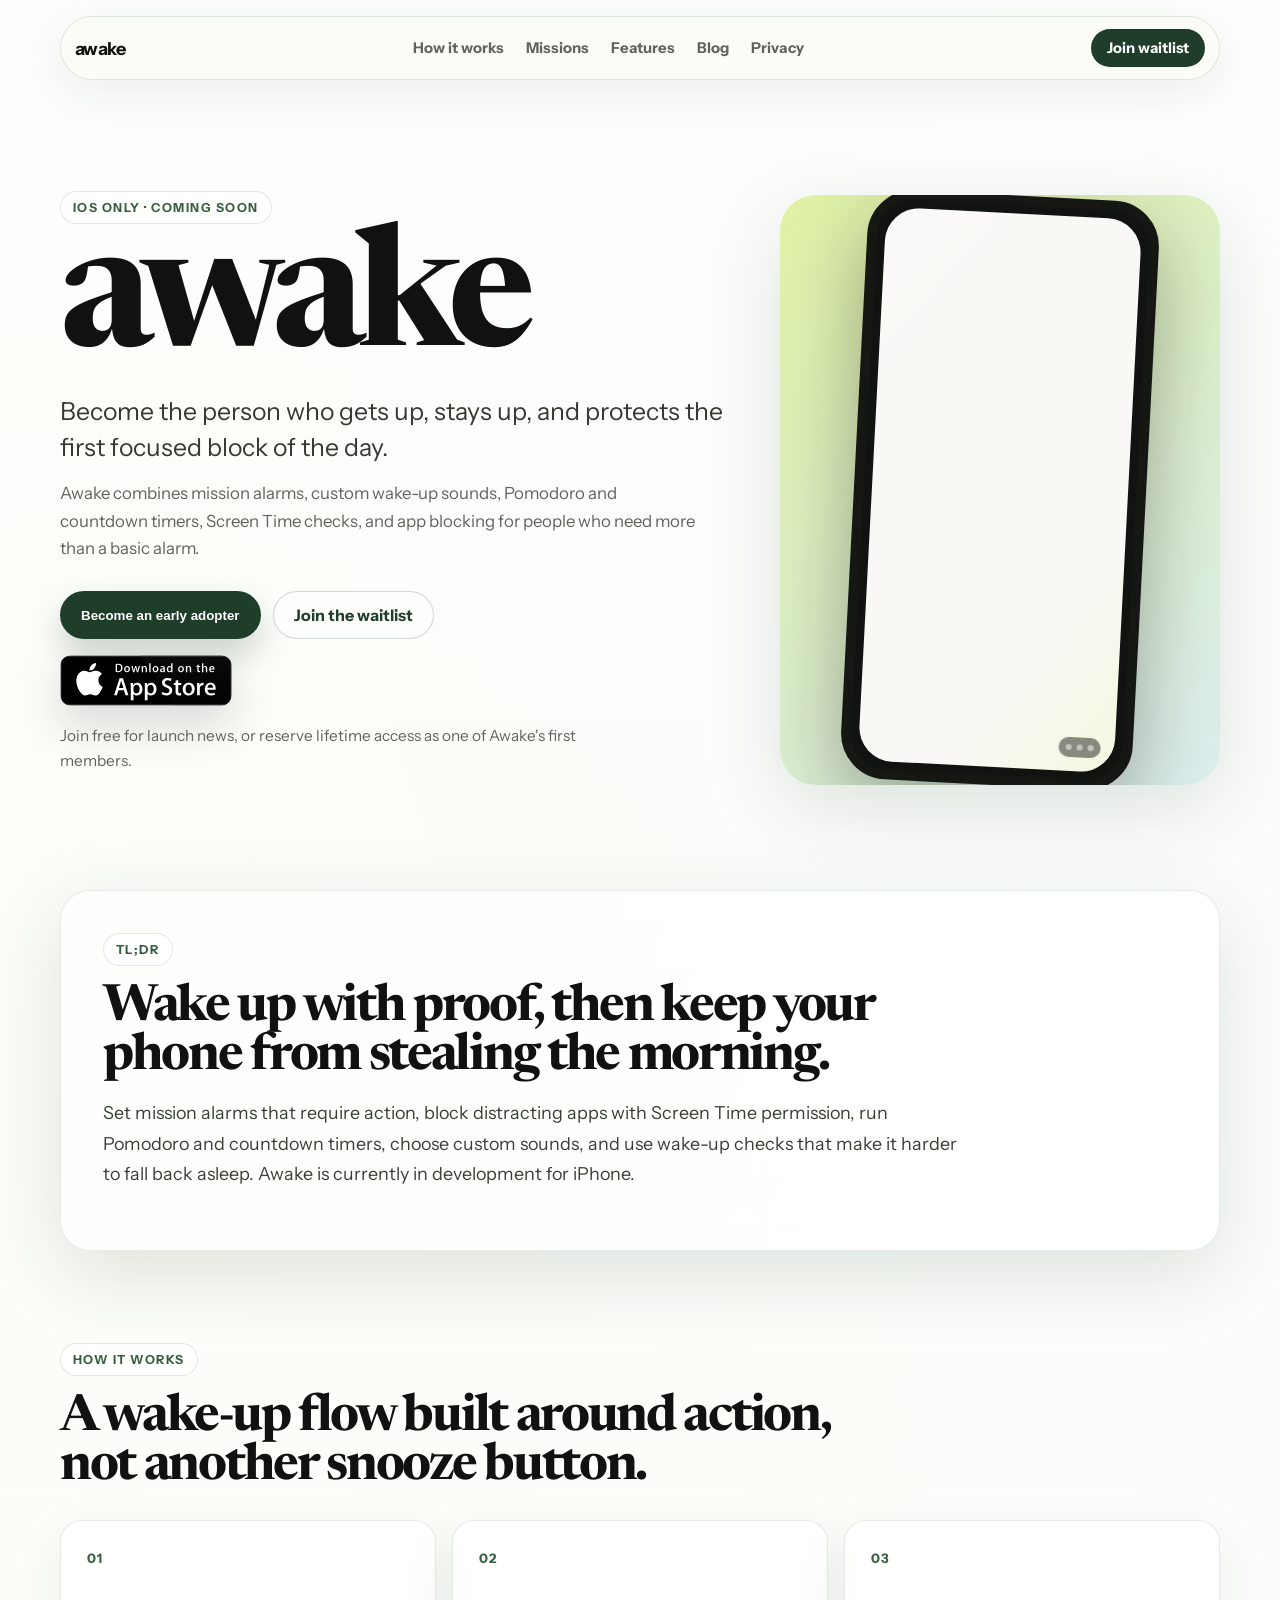
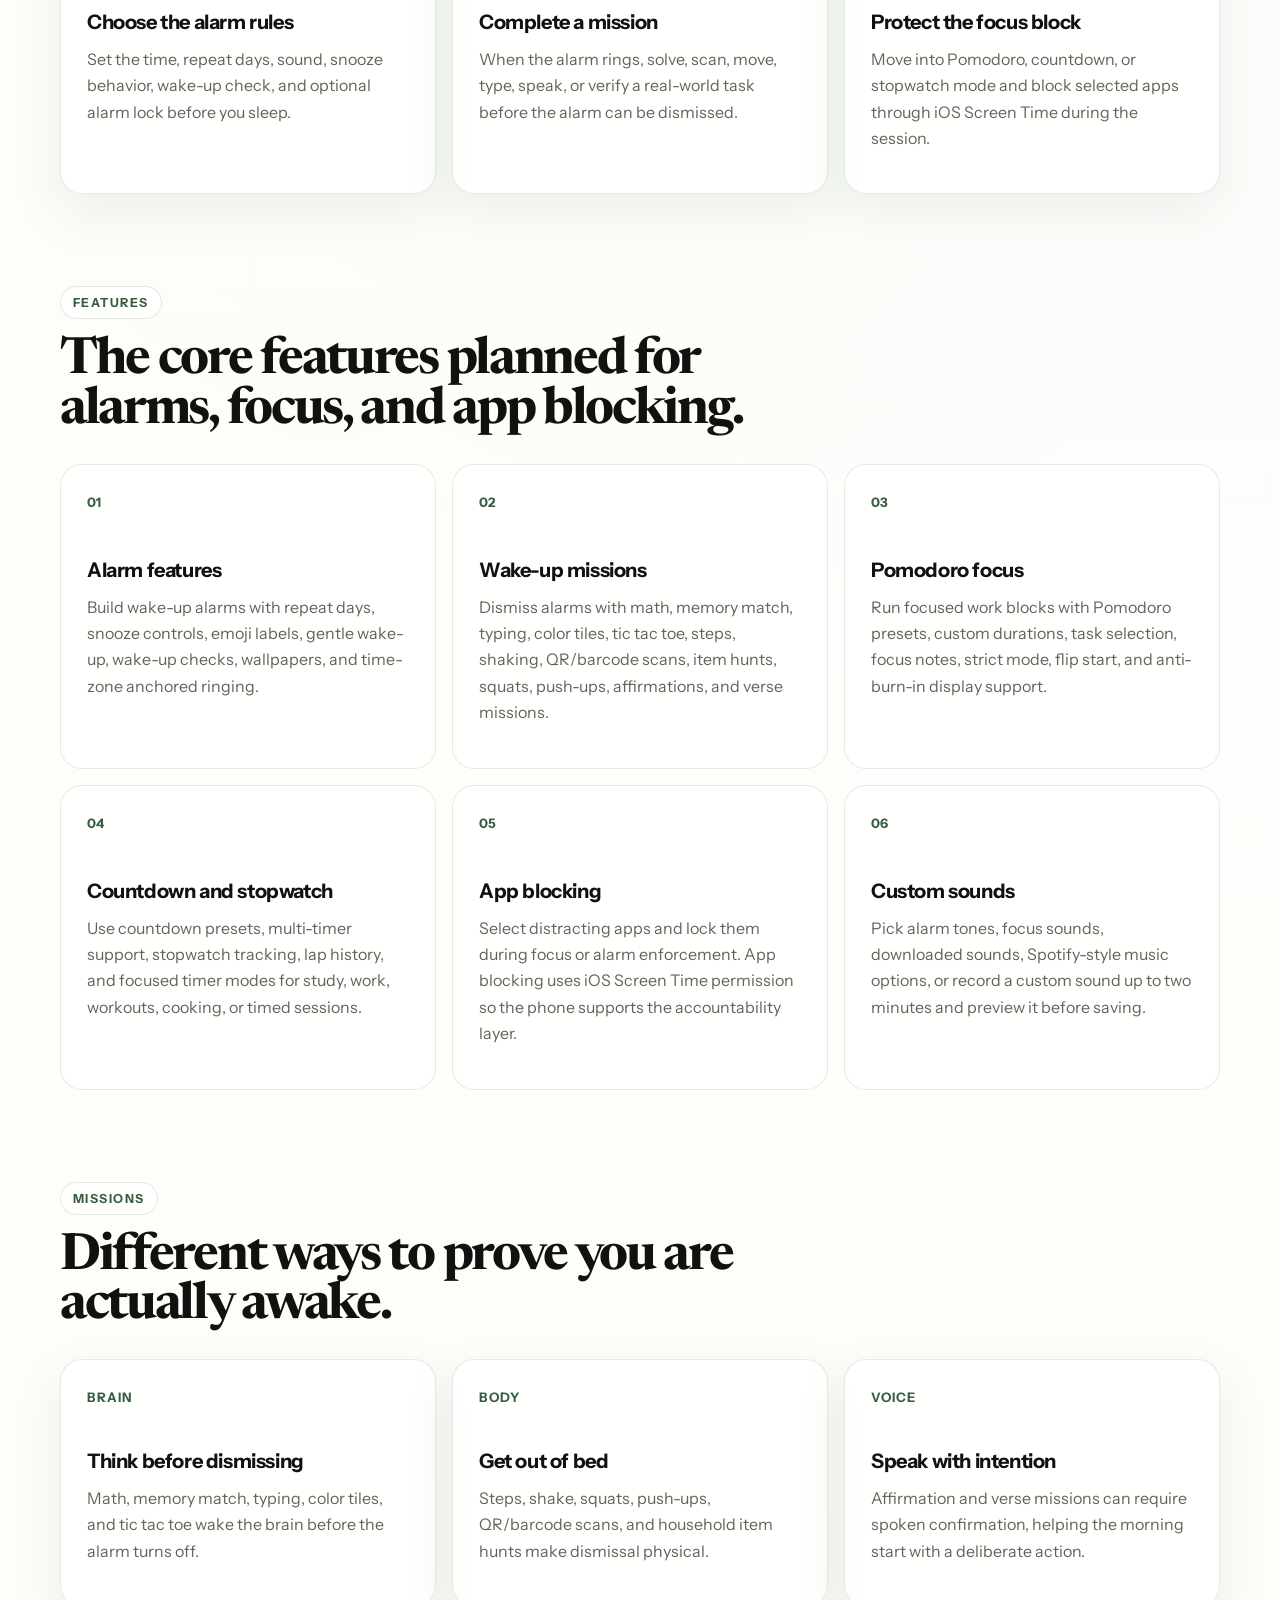
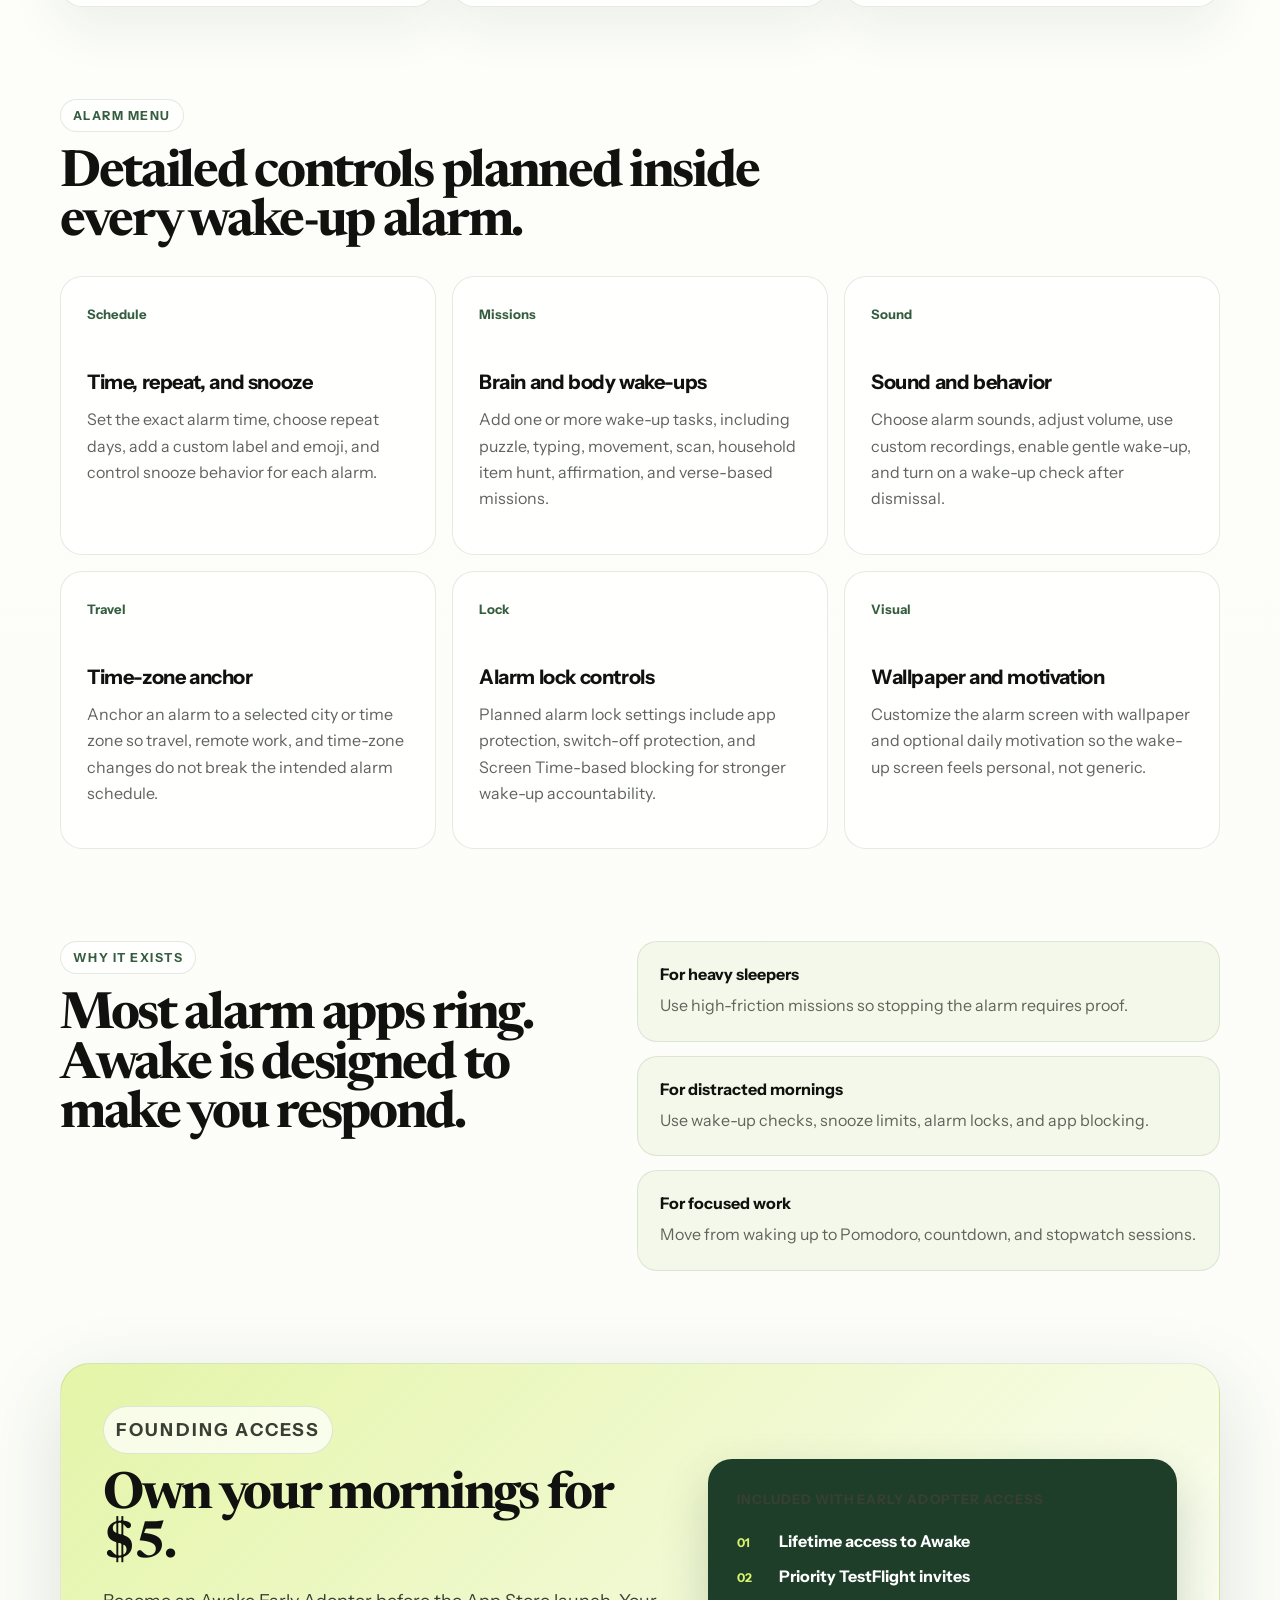
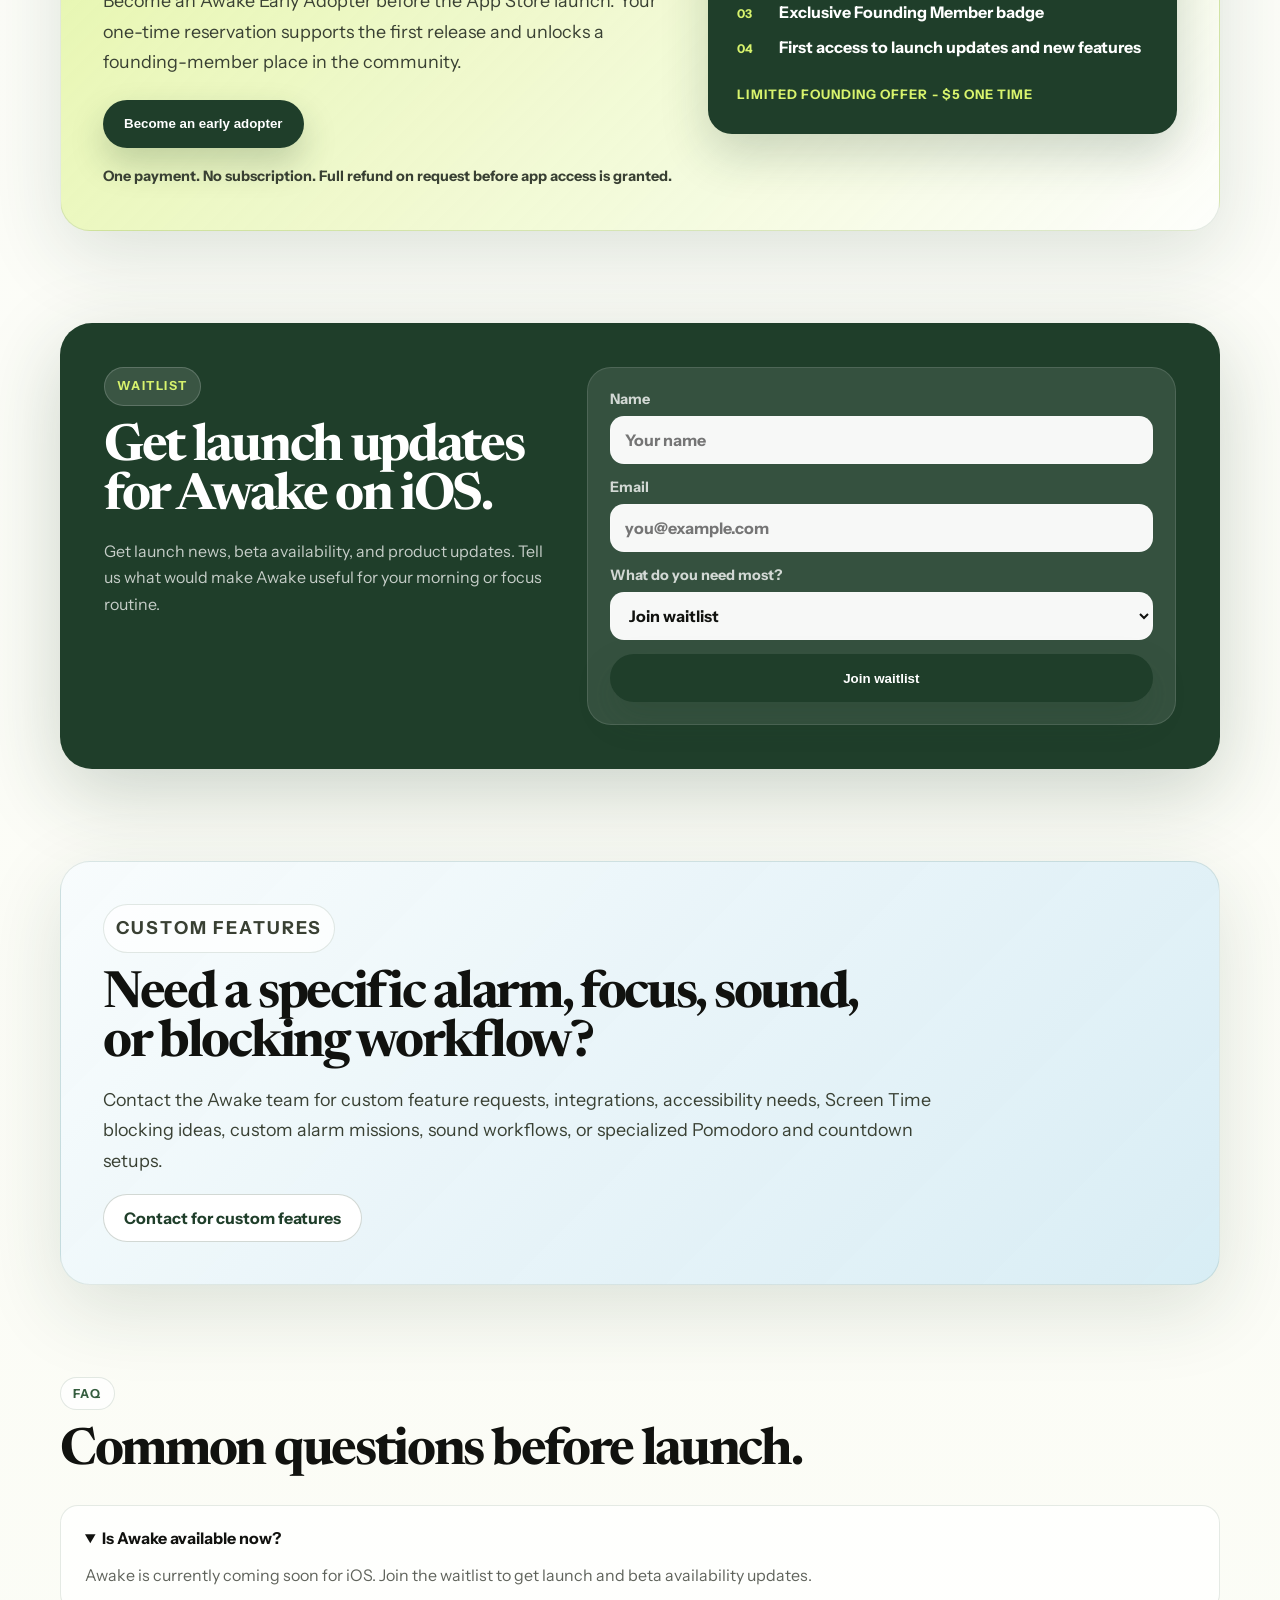
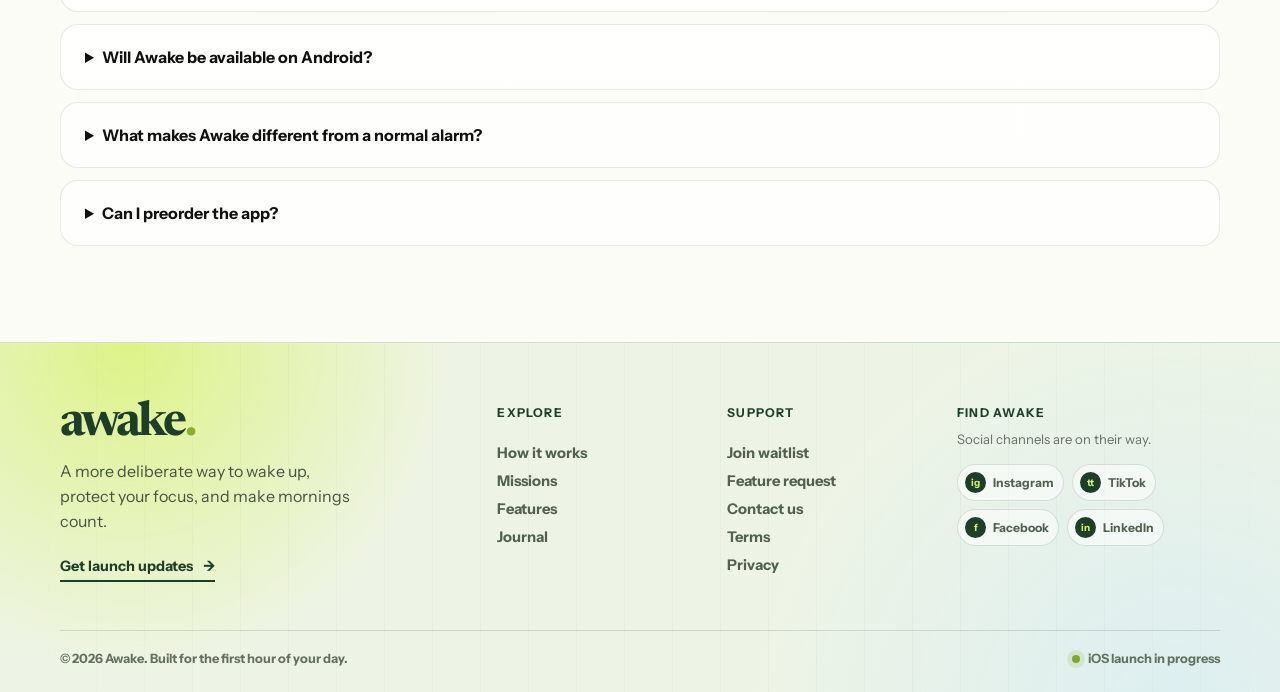
==== index.html @ bb853cf7 "Revert "Redesign mission library" This reverts commit 30cdfeea72caf782ece2f53f4397520b273f862b." ====
<!DOCTYPE html>
<html lang="en">
  <head>
    <meta charset="UTF-8" />
    <meta name="viewport" content="width=device-width, initial-scale=1.0" />
    <title>Awake - Coming Soon for iOS</title>
    <meta
      name="description"
      content="Awake is an iOS alarm, Pomodoro, countdown, app blocking, and Screen Time accountability app built to help you wake up and stay focused."
    />
    <meta property="og:title" content="Awake - Coming Soon for iOS" />
    <meta
      property="og:description"
      content="Mission alarms, Pomodoro timers, countdowns, custom sounds, Screen Time checks, and app blocking for people who need stronger accountability."
    />
    <meta property="og:type" content="website" />
    <meta property="og:url" content="https://www.awakeapp.net/" />
    <link rel="preconnect" href="https://fonts.googleapis.com" />
    <link rel="preconnect" href="https://fonts.gstatic.com" crossorigin />
    <link
      href="https://fonts.googleapis.com/css2?family=Instrument+Sans:wght@400;500;600;700;800&family=Newsreader:opsz,wght@6..72,600;6..72,700&display=swap"
      rel="stylesheet"
    />
    <link rel="stylesheet" href="./styles.css" />
  </head>
  <body>
    <header class="site-header">
      <a class="brand" href="./index.html">awake</a>
      <nav class="nav" aria-label="Main navigation">
        <a href="#how">How it works</a>
        <a href="#missions">Missions</a>
        <a href="#features">Features</a>
        <a href="./blog.html">Blog</a>
        <a href="./privacy.html">Privacy</a>
      </nav>
      <a class="header-cta" href="#waitlist">Join waitlist</a>
    </header>

    <main>
      <section class="hero section-shell">
        <div class="hero-copy reveal">
          <p class="launch-pill">iOS only · Coming soon</p>
          <h1>awake</h1>
          <p class="hero-lede">
            Become the person who gets up, stays up, and protects the first
            focused block of the day.
          </p>
          <p class="hero-support">
            Awake combines mission alarms, custom wake-up sounds, Pomodoro and
            countdown timers, Screen Time checks, and app blocking for people
            who need more than a basic alarm.
          </p>
          <div class="hero-actions">
            <button class="button primary early-adopter-trigger" type="button">
              Become an early adopter
            </button>
            <a class="button secondary" href="#waitlist">Join the waitlist</a>
          </div>
          <a
            class="app-store-badge"
            href="#waitlist"
            data-interest-trigger="App Store launch notification"
            aria-label="Get notified when Awake is available on the App Store"
          >
            <img
              src="./app-store-badge.svg"
              alt="App Store logo"
            />
          </a>
          <p class="microcopy">
            Join free for launch news, or reserve lifetime access as one of
            Awake's first members.
          </p>
        </div>

        <div class="phone-stage reveal" aria-label="Awake app preview">
          <div class="phone">
            <div class="app-screen app-slideshow">
              <img
                class="app-slide app-slide-one"
                src="./assets/awake-alarm-list.webp"
                alt="Awake alarm list with scheduled morning alarms"
                fetchpriority="high"
              />
              <img
                class="app-slide app-slide-two"
                src="./assets/awake-alarm-editor.webp"
                alt="Awake alarm editor with the 6 AM wake-up time"
              />
              <img
                class="app-slide app-slide-three"
                src="./assets/awake-alarm-schedule.webp"
                alt="Awake alarm schedule and wake-up mission settings"
              />
              <div class="slideshow-indicator" aria-hidden="true">
                <span></span>
                <span></span>
                <span></span>
              </div>
            </div>
          </div>
        </div>
      </section>

      <section class="section-shell tl-dr reveal">
        <p class="section-label">TL;DR</p>
        <h2>Wake up with proof, then keep your phone from stealing the morning.</h2>
        <p>
          Set mission alarms that require action, block distracting apps with
          Screen Time permission, run Pomodoro and countdown timers, choose
          custom sounds, and use wake-up checks that make it harder to fall
          back asleep. Awake is currently in development for iPhone.
        </p>
      </section>

      <section class="section-shell how-section" id="how">
        <div class="section-heading reveal">
          <p class="section-label">How it works</p>
          <h2>A wake-up flow built around action, not another snooze button.</h2>
        </div>
        <div class="how-grid">
          <article class="how-card reveal">
            <span>01</span>
            <h3>Choose the alarm rules</h3>
            <p>
              Set the time, repeat days, sound, snooze behavior, wake-up check,
              and optional alarm lock before you sleep.
            </p>
          </article>
          <article class="how-card reveal">
            <span>02</span>
            <h3>Complete a mission</h3>
            <p>
              When the alarm rings, solve, scan, move, type, speak, or verify a
              real-world task before the alarm can be dismissed.
            </p>
          </article>
          <article class="how-card reveal">
            <span>03</span>
            <h3>Protect the focus block</h3>
            <p>
              Move into Pomodoro, countdown, or stopwatch mode and block
              selected apps through iOS Screen Time during the session.
            </p>
          </article>
        </div>
      </section>

      <section class="section-shell" id="features">
        <div class="section-heading reveal">
          <p class="section-label">Features</p>
          <h2>The core features planned for alarms, focus, and app blocking.</h2>
        </div>
        <div class="feature-grid">
          <article class="feature-card reveal">
            <span class="feature-index">01</span>
            <h3>Alarm features</h3>
            <p>
              Build wake-up alarms with repeat days, snooze controls, emoji
              labels, gentle wake-up, wake-up checks, wallpapers, and time-zone
              anchored ringing.
            </p>
          </article>
          <article class="feature-card reveal">
            <span class="feature-index">02</span>
            <h3>Wake-up missions</h3>
            <p>
              Dismiss alarms with math, memory match, typing, color tiles, tic
              tac toe, steps, shaking, QR/barcode scans, item hunts, squats,
              push-ups, affirmations, and verse missions.
            </p>
          </article>
          <article class="feature-card reveal">
            <span class="feature-index">03</span>
            <h3>Pomodoro focus</h3>
            <p>
              Run focused work blocks with Pomodoro presets, custom durations,
              task selection, focus notes, strict mode, flip start, and
              anti-burn-in display support.
            </p>
          </article>
          <article class="feature-card reveal">
            <span class="feature-index">04</span>
            <h3>Countdown and stopwatch</h3>
            <p>
              Use countdown presets, multi-timer support, stopwatch tracking,
              lap history, and focused timer modes for study, work, workouts,
              cooking, or timed sessions.
            </p>
          </article>
          <article class="feature-card reveal">
            <span class="feature-index">05</span>
            <h3>App blocking</h3>
            <p>
              Select distracting apps and lock them during focus or alarm
              enforcement. App blocking uses iOS Screen Time permission so the
              phone supports the accountability layer.
            </p>
          </article>
          <article class="feature-card reveal">
            <span class="feature-index">06</span>
            <h3>Custom sounds</h3>
            <p>
              Pick alarm tones, focus sounds, downloaded sounds, Spotify-style
              music options, or record a custom sound up to two minutes and
              preview it before saving.
            </p>
          </article>
        </div>
      </section>

      <section class="section-shell mission-section" id="missions">
        <div class="section-heading reveal">
          <p class="section-label">Missions</p>
          <h2>Different ways to prove you are actually awake.</h2>
        </div>
        <div class="mission-type-grid">
          <article class="mission-type reveal">
            <span>Brain</span>
            <h3>Think before dismissing</h3>
            <p>
              Math, memory match, typing, color tiles, and tic tac toe wake the
              brain before the alarm turns off.
            </p>
          </article>
          <article class="mission-type reveal">
            <span>Body</span>
            <h3>Get out of bed</h3>
            <p>
              Steps, shake, squats, push-ups, QR/barcode scans, and household
              item hunts make dismissal physical.
            </p>
          </article>
          <article class="mission-type reveal">
            <span>Voice</span>
            <h3>Speak with intention</h3>
            <p>
              Affirmation and verse missions can require spoken confirmation,
              helping the morning start with a deliberate action.
            </p>
          </article>
        </div>
      </section>

      <section class="section-shell" id="alarm-menu">
        <div class="section-heading reveal">
          <p class="section-label">Alarm menu</p>
          <h2>Detailed controls planned inside every wake-up alarm.</h2>
        </div>
        <div class="feature-grid">
          <article class="feature-card reveal">
            <span class="feature-index">Schedule</span>
            <h3>Time, repeat, and snooze</h3>
            <p>
              Set the exact alarm time, choose repeat days, add a custom label
              and emoji, and control snooze behavior for each alarm.
            </p>
          </article>
          <article class="feature-card reveal">
            <span class="feature-index">Missions</span>
            <h3>Brain and body wake-ups</h3>
            <p>
              Add one or more wake-up tasks, including puzzle, typing,
              movement, scan, household item hunt, affirmation, and verse-based
              missions.
            </p>
          </article>
          <article class="feature-card reveal">
            <span class="feature-index">Sound</span>
            <h3>Sound and behavior</h3>
            <p>
              Choose alarm sounds, adjust volume, use custom recordings, enable
              gentle wake-up, and turn on a wake-up check after dismissal.
            </p>
          </article>
          <article class="feature-card reveal">
            <span class="feature-index">Travel</span>
            <h3>Time-zone anchor</h3>
            <p>
              Anchor an alarm to a selected city or time zone so travel,
              remote work, and time-zone changes do not break the intended
              alarm schedule.
            </p>
          </article>
          <article class="feature-card reveal">
            <span class="feature-index">Lock</span>
            <h3>Alarm lock controls</h3>
            <p>
              Planned alarm lock settings include app protection, switch-off
              protection, and Screen Time-based blocking for stronger wake-up
              accountability.
            </p>
          </article>
          <article class="feature-card reveal">
            <span class="feature-index">Visual</span>
            <h3>Wallpaper and motivation</h3>
            <p>
              Customize the alarm screen with wallpaper and optional daily
              motivation so the wake-up screen feels personal, not generic.
            </p>
          </article>
        </div>
      </section>

      <section class="section-shell split-section">
        <div class="reveal">
          <p class="section-label">Why it exists</p>
          <h2>Most alarm apps ring. Awake is designed to make you respond.</h2>
        </div>
        <div class="proof-list reveal">
          <div>
            <strong>For heavy sleepers</strong>
            <p>Use high-friction missions so stopping the alarm requires proof.</p>
          </div>
          <div>
            <strong>For distracted mornings</strong>
            <p>Use wake-up checks, snooze limits, alarm locks, and app blocking.</p>
          </div>
          <div>
            <strong>For focused work</strong>
            <p>Move from waking up to Pomodoro, countdown, and stopwatch sessions.</p>
          </div>
        </div>
      </section>

      <section class="section-shell early-adopter-panel reveal" id="early-adopter">
        <div class="early-adopter-copy">
          <p class="section-label">Founding access</p>
          <h2>Own your mornings for $5.</h2>
          <p>
            Become an Awake Early Adopter before the App Store launch. Your
            one-time reservation supports the first release and unlocks a
            founding-member place in the community.
          </p>
          <button class="button primary early-adopter-trigger" type="button">
            Become an early adopter
          </button>
          <p class="offer-note">
            One payment. No subscription. Full refund on request before app
            access is granted.
          </p>
        </div>
        <div class="perk-card">
          <p class="perk-kicker">Included with early adopter access</p>
          <ul class="perk-list">
            <li><span aria-hidden="true">01</span>Lifetime access to Awake</li>
            <li><span aria-hidden="true">02</span>Priority TestFlight invites</li>
            <li><span aria-hidden="true">03</span>Exclusive Founding Member badge</li>
            <li><span aria-hidden="true">04</span>First access to launch updates and new features</li>
          </ul>
          <p class="perk-footer">Limited founding offer - $5 one time</p>
        </div>
      </section>

      <section class="section-shell waitlist-section" id="waitlist">
        <div class="waitlist-copy reveal">
          <p class="section-label">Waitlist</p>
          <h2>Get launch updates for Awake on iOS.</h2>
          <p>
            Get launch news, beta availability, and product updates. Tell us
            what would make Awake useful for your morning or focus routine.
          </p>
        </div>
        <form class="waitlist-form reveal" id="waitlistForm">
          <label>
            Name
            <input name="name" type="text" placeholder="Your name" required />
          </label>
          <label>
            Email
            <input name="email" type="email" placeholder="you@example.com" required />
          </label>
          <label class="honeypot" aria-hidden="true">
            Leave this field empty
            <input name="website" type="text" tabindex="-1" autocomplete="off" />
          </label>
          <label>
            What do you need most?
            <select name="interest" id="interestSelect">
              <option>Join waitlist</option>
              <option>Mission alarms</option>
              <option>Pomodoro timer</option>
              <option>Countdown timer</option>
              <option>App blocking and Screen Time</option>
              <option>Custom sounds</option>
              <option>Preorder request</option>
              <option>App Store launch notification</option>
              <option>Early access request</option>
              <option>Custom feature request</option>
            </select>
          </label>
          <label class="conditional-field" id="customFeatureField" hidden>
            What custom feature do you need?
            <textarea
              name="custom_feature_details"
              id="customFeatureDetails"
              rows="4"
              placeholder="Describe the exact feature, workflow, or problem you want Awake to solve."
            ></textarea>
          </label>
          <button class="button primary" type="submit">Join waitlist</button>
          <div class="form-feedback" id="formFeedback" hidden>
            <strong>You are on the list.</strong>
            <p>
              Check your inbox for a confirmation email. For questions, contact
              <a href="mailto:info@awakeapp.net">info@awakeapp.net</a>.
            </p>
          </div>
          <div class="form-feedback form-error" id="formError" hidden></div>
        </form>
      </section>

      <section class="section-shell" id="custom">
        <div class="custom-panel reveal">
          <p class="section-label">Custom features</p>
          <h2>Need a specific alarm, focus, sound, or blocking workflow?</h2>
          <p>
            Contact the Awake team for custom feature requests, integrations,
            accessibility needs, Screen Time blocking ideas, custom alarm
            missions, sound workflows, or specialized Pomodoro and countdown
            setups.
          </p>
          <a
            class="button secondary light"
            href="#waitlist"
            data-interest-trigger="Custom feature request"
            >Contact for custom features</a
          >
        </div>
      </section>

      <section class="section-shell faq-section">
        <div class="section-heading reveal">
          <p class="section-label">FAQ</p>
          <h2>Common questions before launch.</h2>
        </div>
        <div class="faq-list">
          <details class="reveal" open>
            <summary>Is Awake available now?</summary>
            <p>
              Awake is currently coming soon for iOS. Join the waitlist to get
              launch and beta availability updates.
            </p>
          </details>
          <details class="reveal">
            <summary>Will Awake be available on Android?</summary>
            <p>
              The first release is focused on iPhone. Android support may be
              considered later based on demand.
            </p>
          </details>
          <details class="reveal">
            <summary>What makes Awake different from a normal alarm?</summary>
            <p>
              Awake is designed around accountability. Missions, app blocking,
              Screen Time checks, custom sounds, and focus timers are planned
              together instead of treating the alarm as a standalone clock.
            </p>
          </details>
          <details class="reveal">
            <summary>Can I preorder the app?</summary>
            <p>
              Yes. Early Adopters can reserve lifetime access for a one-time
              $5 payment. The offer includes priority TestFlight access and a
              Founding Member badge. You can request a full refund any time
              before app access is granted.
            </p>
          </details>
        </div>
      </section>
    </main>

    <dialog class="early-adopter-modal" id="earlyAdopterModal" aria-labelledby="earlyAdopterTitle">
      <div class="modal-heading">
        <div>
          <p class="section-label">Founding offer</p>
          <h2 id="earlyAdopterTitle">Unlock lifetime access.</h2>
        </div>
        <button class="modal-close" type="button" aria-label="Close early adopter offer">&times;</button>
      </div>
      <p class="modal-lede">
        Join before launch for a one-time $5 payment. Stripe processes payment
        securely; Awake never sees your card details.
      </p>
      <ul class="modal-perks">
        <li>Lifetime access to Awake</li>
        <li>Priority access to TestFlight beta builds</li>
        <li>Exclusive Founding Member badge</li>
        <li>Full refund on request before app access is granted</li>
      </ul>
      <form id="earlyAdopterForm" class="early-adopter-form">
        <label>
          Email
          <input name="email" type="email" autocomplete="email" placeholder="you@example.com" required />
        </label>
        <button class="button primary" type="submit">Pay $5 &amp; join</button>
        <p class="checkout-note">
          By continuing, you agree to the <a href="./terms.html">Terms &amp; Conditions</a>
          and <a href="./privacy.html">Privacy Policy</a>.
        </p>
        <p class="modal-feedback" id="earlyAdopterFeedback" role="status" hidden></p>
      </form>
    </dialog>

    <footer class="site-footer" aria-label="Site footer">
      <div class="footer-inner">
        <div class="footer-grid">
          <section class="footer-intro">
            <a class="footer-brand" href="./index.html">awake<span>.</span></a>
            <p>
              A more deliberate way to wake up, protect your focus, and make
              mornings count.
            </p>
            <a class="footer-cta" href="#waitlist">Get launch updates <span aria-hidden="true">-&gt;</span></a>
          </section>

          <nav class="footer-nav" aria-label="Explore Awake">
            <p class="footer-heading">Explore</p>
            <a href="#how">How it works</a>
            <a href="#missions">Missions</a>
            <a href="#features">Features</a>
            <a href="./blog.html">Journal</a>
          </nav>

          <nav class="footer-nav" aria-label="Support and legal">
            <p class="footer-heading">Support</p>
            <a href="#waitlist">Join waitlist</a>
            <a href="#custom">Feature request</a>
            <a href="mailto:info@awakeapp.net">Contact us</a>
            <a href="./terms.html">Terms</a>
            <a href="./privacy.html">Privacy</a>
          </nav>

          <section class="footer-socials" aria-label="Awake social channels">
            <p class="footer-heading">Find Awake</p>
            <p class="footer-social-note">Social channels are on their way.</p>
            <div class="footer-social-list" aria-label="Upcoming social channels">
              <span class="footer-social-item"><b>ig</b>Instagram</span>
              <span class="footer-social-item"><b>tt</b>TikTok</span>
              <span class="footer-social-item"><b>f</b>Facebook</span>
              <span class="footer-social-item"><b>in</b>LinkedIn</span>
            </div>
          </section>
        </div>

        <div class="footer-bottom">
          <p>&copy; 2026 Awake. Built for the first hour of your day.</p>
          <p class="footer-status"><span aria-hidden="true"></span>iOS launch in progress</p>
        </div>
      </div>
    </footer>

    <script src="./config.js"></script>
    <script src="./script.js"></script>
  </body>
</html>
---- styles.css ----
:root {
  color-scheme: light;
  --ink: #11120f;
  --muted: #60645c;
  --line: #dfe4d7;
  --paper: #fbfcf5;
  --cream: #f2f7e8;
  --mist: #e8f0dc;
  --green: #355d3f;
  --green-deep: #1f3e2a;
  --lime: #d8f36d;
  --blue: #d8edf4;
  --white: #ffffff;
  --shadow: 0 24px 80px rgba(31, 62, 42, 0.14);
}

* {
  box-sizing: border-box;
}

html {
  scroll-behavior: smooth;
  scroll-padding-top: 96px;
}

body {
  margin: 0;
  min-width: 280px;
  overflow-x: clip;
  -webkit-text-size-adjust: 100%;
  font-family: "Instrument Sans", sans-serif;
  color: var(--ink);
  background:
    linear-gradient(180deg, rgba(255, 255, 255, 0.92), rgba(251, 252, 245, 0.72)),
    radial-gradient(circle at 8% 12%, rgba(216, 243, 109, 0.34), transparent 28%),
    radial-gradient(circle at 92% 8%, rgba(216, 237, 244, 0.7), transparent 30%),
    var(--paper);
}

a {
  color: inherit;
}

.site-header {
  position: sticky;
  top: 0;
  z-index: 20;
  display: flex;
  align-items: center;
  justify-content: space-between;
  gap: 24px;
  width: min(1160px, calc(100% - 32px));
  margin: 16px auto 0;
  padding: 12px 14px;
  border: 1px solid rgba(53, 93, 63, 0.14);
  border-radius: 999px;
  background: rgba(251, 252, 245, 0.82);
  backdrop-filter: blur(18px);
  box-shadow: 0 12px 44px rgba(31, 62, 42, 0.08);
}

.brand {
  font-weight: 800;
  font-size: 1.12rem;
  letter-spacing: -0.03em;
  text-decoration: none;
}

.nav {
  display: flex;
  align-items: center;
  gap: 22px;
}

.nav a {
  color: var(--muted);
  font-size: 0.93rem;
  font-weight: 700;
  text-decoration: none;
}

.header-cta {
  padding: 10px 16px;
  border-radius: 999px;
  background: var(--green-deep);
  color: var(--white);
  font-size: 0.92rem;
  font-weight: 800;
  text-decoration: none;
}

.section-shell {
  width: min(1160px, calc(100% - 32px));
  margin: 0 auto;
}

.hero {
  min-height: calc(100vh - 90px);
  display: grid;
  grid-template-columns: minmax(0, 1fr) minmax(320px, 440px);
  align-items: center;
  gap: 52px;
  padding: 82px 0 72px;
}

.launch-pill,
.section-label {
  width: fit-content;
  margin: 0 0 18px;
  padding: 8px 12px;
  border: 1px solid rgba(53, 93, 63, 0.14);
  border-radius: 999px;
  background: rgba(255, 255, 255, 0.72);
  color: var(--green);
  font-size: 0.78rem;
  font-weight: 800;
  letter-spacing: 0.12em;
  text-transform: uppercase;
}

h1,
h2,
h3,
p {
  margin-top: 0;
}

h1 {
  margin-bottom: 22px;
  font-family: "Newsreader", serif;
  font-size: clamp(5.4rem, 13vw, 11rem);
  line-height: 0.78;
  letter-spacing: -0.055em;
}

h2 {
  margin-bottom: 16px;
  max-width: 780px;
  font-family: "Newsreader", serif;
  font-size: clamp(2.25rem, 4vw, 4.6rem);
  line-height: 0.96;
  letter-spacing: -0.045em;
}

h3 {
  margin-bottom: 12px;
  font-size: 1.25rem;
  letter-spacing: -0.02em;
}

.hero-lede {
  max-width: 690px;
  margin-bottom: 14px;
  color: #343a31;
  font-size: clamp(1.18rem, 2vw, 1.55rem);
  line-height: 1.45;
}

.hero-support {
  max-width: 640px;
  margin-bottom: 28px;
  color: var(--muted);
  font-size: 1.05rem;
  line-height: 1.65;
}

.hero-actions {
  display: flex;
  flex-wrap: wrap;
  gap: 12px;
  margin-bottom: 16px;
}

.app-store-badge {
  display: inline-flex;
  align-items: center;
  width: fit-content;
  margin-bottom: 18px;
  border-radius: 12px;
  text-decoration: none;
  box-shadow: 0 18px 46px rgba(17, 18, 15, 0.16);
  overflow: hidden;
  transition:
    transform 180ms ease,
    box-shadow 180ms ease;
}

.app-store-badge:hover {
  transform: translateY(-2px);
  box-shadow: 0 22px 54px rgba(17, 18, 15, 0.22);
}

.app-store-badge img {
  display: block;
  width: 172px;
  height: auto;
}

.app-store-badge.dark {
  flex-shrink: 0;
  margin-bottom: 0;
}

.button {
  display: inline-flex;
  align-items: center;
  justify-content: center;
  min-height: 48px;
  padding: 13px 20px;
  border: 1px solid transparent;
  border-radius: 999px;
  font-weight: 800;
  text-decoration: none;
  cursor: pointer;
  touch-action: manipulation;
  transition:
    transform 180ms ease,
    box-shadow 180ms ease,
    background 180ms ease;
}

.button:hover {
  transform: translateY(-2px);
}

.button:disabled {
  cursor: wait;
  opacity: 0.68;
  transform: none;
}

.button.primary {
  background: var(--green-deep);
  color: var(--white);
  box-shadow: 0 16px 34px rgba(31, 62, 42, 0.22);
}

.button.secondary {
  border-color: rgba(31, 62, 42, 0.2);
  background: rgba(255, 255, 255, 0.66);
  color: var(--green-deep);
}

.button.light {
  background: var(--white);
}

.microcopy {
  max-width: 520px;
  color: var(--muted);
  font-size: 0.96rem;
  line-height: 1.6;
}

.phone-stage {
  display: grid;
  place-items: center;
  min-height: 560px;
  border-radius: 36px;
  background:
    linear-gradient(140deg, rgba(216, 243, 109, 0.5), rgba(216, 237, 244, 0.75)),
    var(--mist);
  box-shadow: var(--shadow);
  overflow: hidden;
}

.phone {
  position: relative;
  width: 292px;
  padding: 8px;
  border: 10px solid #151713;
  border-radius: 46px;
  background: #10130f;
  box-shadow: 0 30px 80px rgba(17, 18, 15, 0.34);
  transform: rotate(3deg);
}

.phone-top {
  display: none;
}

.app-screen {
  position: relative;
  aspect-ratio: 1170 / 2532;
  border-radius: 34px;
  overflow: hidden;
  background: #f9f8f5;
}

.app-screen::after {
  content: "";
  position: absolute;
  inset: 0;
  z-index: 1;
  pointer-events: none;
  background: linear-gradient(128deg, rgba(255, 255, 255, 0.3), transparent 22%, transparent 74%, rgba(216, 243, 109, 0.16));
}

.app-slide {
  position: absolute;
  inset: 0;
  width: 100%;
  height: 100%;
  object-fit: cover;
  opacity: 0;
  animation: app-slide-show 15s infinite;
}

.app-slide-one {
  animation-delay: 0s;
}

.app-slide-two {
  animation-delay: 5s;
}

.app-slide-three {
  animation-delay: 10s;
}

@keyframes app-slide-show {
  0%,
  27% {
    opacity: 1;
  }

  33%,
  100% {
    opacity: 0;
  }
}

.slideshow-indicator {
  position: absolute;
  right: 14px;
  bottom: 14px;
  z-index: 2;
  display: flex;
  gap: 5px;
  padding: 7px;
  border-radius: 999px;
  background: rgba(17, 18, 15, 0.48);
  backdrop-filter: blur(8px);
}

.slideshow-indicator span {
  width: 6px;
  height: 6px;
  border-radius: 50%;
  background: rgba(255, 255, 255, 0.5);
  animation: app-slide-indicator 15s infinite;
}

.slideshow-indicator span:nth-child(2) {
  animation-delay: 5s;
}

.slideshow-indicator span:nth-child(3) {
  animation-delay: 10s;
}

@keyframes app-slide-indicator {
  0%,
  27% {
    width: 18px;
    background: var(--white);
  }

  33%,
  100% {
    width: 6px;
    background: rgba(255, 255, 255, 0.5);
  }
}

.tl-dr,
.early-adopter-panel,
.custom-panel {
  margin-bottom: 92px;
  padding: 42px;
  border: 1px solid rgba(53, 93, 63, 0.12);
  border-radius: 30px;
  background: rgba(255, 255, 255, 0.7);
  box-shadow: var(--shadow);
}

.tl-dr p:last-child,
.early-adopter-panel p,
.custom-panel p {
  max-width: 860px;
  color: #394033;
  font-size: 1.12rem;
  line-height: 1.7;
}

.section-heading {
  margin-bottom: 28px;
}

.how-section,
.mission-section {
  margin-bottom: 92px;
}

.how-grid,
.mission-type-grid {
  display: grid;
  grid-template-columns: repeat(3, minmax(0, 1fr));
  gap: 16px;
}

.how-card,
.mission-type {
  min-height: 230px;
  padding: 26px;
  border: 1px solid rgba(53, 93, 63, 0.13);
  border-radius: 22px;
  background: rgba(255, 255, 255, 0.78);
  box-shadow: 0 18px 54px rgba(31, 62, 42, 0.08);
}

.how-card span,
.mission-type span {
  display: inline-flex;
  margin-bottom: 44px;
  color: var(--green);
  font-size: 0.82rem;
  font-weight: 800;
  letter-spacing: 0.08em;
  text-transform: uppercase;
}

.how-card p,
.mission-type p {
  color: var(--muted);
  line-height: 1.65;
}

.feature-grid {
  display: grid;
  grid-template-columns: repeat(3, minmax(0, 1fr));
  gap: 16px;
  margin-bottom: 92px;
}

.feature-card {
  min-height: 250px;
  padding: 26px;
  border: 1px solid rgba(53, 93, 63, 0.13);
  border-radius: 22px;
  background: rgba(255, 255, 255, 0.76);
  transition:
    transform 180ms ease,
    border-color 180ms ease;
}

.feature-card:hover {
  transform: translateY(-4px);
  border-color: rgba(53, 93, 63, 0.36);
}

.feature-index {
  display: inline-flex;
  margin-bottom: 48px;
  color: var(--green);
  font-size: 0.82rem;
  font-weight: 800;
}

.feature-card p,
.proof-list p,
.faq-list p,
.waitlist-copy p {
  color: var(--muted);
  line-height: 1.65;
}

.split-section {
  display: grid;
  grid-template-columns: 0.95fr 1.05fr;
  gap: 50px;
  align-items: start;
  margin-bottom: 92px;
}

.proof-list {
  display: grid;
  gap: 14px;
}

.proof-list div {
  padding: 22px;
  border: 1px solid rgba(53, 93, 63, 0.12);
  border-radius: 20px;
  background: rgba(242, 247, 232, 0.88);
}

.proof-list strong {
  display: block;
  margin-bottom: 8px;
}

.proof-list p {
  margin-bottom: 0;
}

.early-adopter-panel {
  display: grid;
  grid-template-columns: minmax(0, 1fr) minmax(300px, 0.82fr);
  gap: 34px;
  align-items: center;
  background:
    linear-gradient(135deg, rgba(216, 243, 109, 0.52), rgba(255, 255, 255, 0.83)),
    var(--cream);
}

.early-adopter-copy .button {
  margin-top: 4px;
}

.offer-note {
  margin: 16px 0 0;
  color: var(--muted);
  font-size: 0.9rem !important;
  font-weight: 700;
}

.perk-card {
  padding: 28px;
  border: 1px solid rgba(31, 62, 42, 0.17);
  border-radius: 24px;
  background: var(--green-deep);
  color: var(--white);
  box-shadow: 0 20px 48px rgba(31, 62, 42, 0.2);
}

.perk-kicker,
.perk-footer {
  color: rgba(255, 255, 255, 0.74);
  font-size: 0.82rem !important;
  font-weight: 800;
  letter-spacing: 0.08em;
  text-transform: uppercase;
}

.perk-card .perk-kicker {
  margin-bottom: 20px;
}

.perk-list,
.modal-perks {
  display: grid;
  gap: 14px;
  margin: 0;
  padding: 0;
  list-style: none;
}

.perk-list li {
  display: grid;
  grid-template-columns: 30px 1fr;
  gap: 12px;
  align-items: baseline;
  font-weight: 700;
  line-height: 1.35;
}

.perk-list span {
  color: var(--lime);
  font-size: 0.76rem;
  font-weight: 800;
}

.perk-card .perk-footer {
  margin: 24px 0 0;
  color: var(--lime);
}

.waitlist-section {
  display: grid;
  grid-template-columns: 0.86fr 1.14fr;
  gap: 38px;
  align-items: start;
  margin-bottom: 92px;
  padding: 44px;
  border-radius: 32px;
  background: var(--green-deep);
  color: var(--white);
  box-shadow: 0 24px 80px rgba(31, 62, 42, 0.22);
}

.waitlist-section .section-label {
  border-color: rgba(255, 255, 255, 0.18);
  background: rgba(255, 255, 255, 0.12);
  color: var(--lime);
}

.waitlist-copy p {
  color: rgba(255, 255, 255, 0.74);
}

.waitlist-form {
  display: grid;
  gap: 14px;
  padding: 22px;
  border: 1px solid rgba(255, 255, 255, 0.12);
  border-radius: 24px;
  background: rgba(255, 255, 255, 0.1);
}

label {
  display: grid;
  gap: 8px;
  color: rgba(255, 255, 255, 0.78);
  font-size: 0.9rem;
  font-weight: 800;
}

input,
select,
textarea {
  width: 100%;
  min-height: 48px;
  padding: 0 14px;
  border: 1px solid rgba(255, 255, 255, 0.18);
  border-radius: 14px;
  background: rgba(255, 255, 255, 0.96);
  color: var(--ink);
  font: inherit;
  font-size: 16px;
}

textarea {
  min-height: 112px;
  padding: 14px;
  resize: vertical;
}

.conditional-field[hidden] {
  display: none;
}

.honeypot {
  position: absolute;
  width: 1px;
  height: 1px;
  overflow: hidden;
  clip: rect(0 0 0 0);
  white-space: nowrap;
}

.form-feedback {
  padding: 16px 18px;
  border: 1px solid rgba(255, 255, 255, 0.14);
  border-radius: 18px;
  background: rgba(255, 255, 255, 0.12);
}

.form-feedback strong {
  display: block;
  margin-bottom: 8px;
  color: var(--white);
}

.form-feedback p {
  margin: 0;
  color: rgba(255, 255, 255, 0.78);
  line-height: 1.55;
}

.form-feedback a {
  color: var(--lime);
}

.form-error {
  color: #ffe8e8;
  background: rgba(124, 32, 32, 0.38);
}

.early-adopter-modal {
  width: min(560px, calc(100% - 28px));
  max-height: min(720px, calc(100vh - 28px));
  padding: 30px;
  border: 1px solid rgba(53, 93, 63, 0.16);
  border-radius: 28px;
  background:
    radial-gradient(circle at 92% 8%, rgba(216, 243, 109, 0.46), transparent 28%),
    var(--paper);
  color: var(--ink);
  box-shadow: 0 30px 100px rgba(17, 18, 15, 0.3);
}

.early-adopter-modal::backdrop {
  background: rgba(11, 20, 13, 0.7);
  backdrop-filter: blur(8px);
}

.modal-heading {
  display: flex;
  align-items: flex-start;
  justify-content: space-between;
  gap: 20px;
}

.modal-heading .section-label {
  margin-bottom: 14px;
}

.modal-heading h2 {
  margin-bottom: 0;
  font-size: clamp(2.35rem, 7vw, 3.9rem);
}

.modal-close {
  display: grid;
  flex: 0 0 auto;
  width: 42px;
  height: 42px;
  place-items: center;
  padding: 0;
  border: 1px solid rgba(31, 62, 42, 0.17);
  border-radius: 50%;
  background: rgba(255, 255, 255, 0.76);
  color: var(--green-deep);
  cursor: pointer;
  font-size: 1.8rem;
  line-height: 1;
}

.modal-lede {
  margin: 20px 0;
  color: var(--muted);
  line-height: 1.6;
}

.modal-perks {
  margin-bottom: 24px;
  padding: 20px;
  border-radius: 18px;
  background: var(--cream);
}

.modal-perks li {
  display: flex;
  gap: 10px;
  align-items: flex-start;
  color: #2a3f2f;
  font-weight: 700;
  line-height: 1.4;
}

.modal-perks li::before {
  content: "✓";
  flex: 0 0 auto;
  color: var(--green);
  font-weight: 800;
}

.early-adopter-form {
  display: grid;
  gap: 14px;
}

.early-adopter-form label {
  color: var(--green-deep);
}

.checkout-note,
.modal-feedback {
  margin: 0;
  color: var(--muted);
  font-size: 0.84rem;
  line-height: 1.5;
}

.checkout-note a {
  color: var(--green);
  font-weight: 800;
}

.modal-feedback {
  padding: 12px 14px;
  border-radius: 14px;
  background: var(--cream);
  color: var(--green-deep);
  font-weight: 700;
}

.custom-panel {
  background:
    linear-gradient(135deg, rgba(255, 255, 255, 0.82), rgba(216, 237, 244, 0.78)),
    var(--blue);
}

.faq-section {
  margin-bottom: 96px;
}

.faq-list {
  display: grid;
  gap: 12px;
}

details {
  padding: 22px 24px;
  border: 1px solid rgba(53, 93, 63, 0.13);
  border-radius: 18px;
  background: rgba(255, 255, 255, 0.76);
}

summary {
  cursor: pointer;
  font-weight: 800;
}

details p {
  margin: 14px 0 0;
}

.site-footer {
  position: relative;
  overflow: hidden;
  margin-top: 32px;
  border-top: 1px solid rgba(53, 93, 63, 0.14);
  background:
    radial-gradient(circle at 10% 0%, rgba(216, 243, 109, 0.78), transparent 27%),
    radial-gradient(circle at 92% 110%, rgba(216, 237, 244, 0.82), transparent 35%),
    #eef4e5;
}

.site-footer::before {
  content: "";
  position: absolute;
  inset: 0;
  pointer-events: none;
  opacity: 0.35;
  background-image: linear-gradient(90deg, rgba(31, 62, 42, 0.09) 1px, transparent 1px);
  background-size: 48px 48px;
  mask-image: linear-gradient(90deg, transparent, black 16%, black 84%, transparent);
}

.footer-inner {
  position: relative;
  width: min(1160px, calc(100% - 32px));
  margin: 0 auto;
  padding: 62px 0 26px;
}

.footer-grid {
  display: grid;
  grid-template-columns: minmax(250px, 1.45fr) repeat(2, minmax(120px, 0.7fr)) minmax(190px, 0.95fr);
  gap: 36px;
}

.footer-brand {
  display: inline-block;
  margin-bottom: 16px;
  color: var(--green-deep);
  font-family: "Newsreader", serif;
  font-size: 3rem;
  font-weight: 700;
  letter-spacing: -0.06em;
  line-height: 0.8;
  text-decoration: none;
}

.footer-brand span {
  color: #8aad32;
}

.footer-intro > p {
  max-width: 300px;
  margin-bottom: 22px;
  color: #465244;
  line-height: 1.55;
}

.footer-cta {
  display: inline-flex;
  gap: 10px;
  align-items: center;
  padding-bottom: 5px;
  border-bottom: 2px solid var(--green-deep);
  color: var(--green-deep);
  font-size: 0.9rem;
  font-weight: 800;
  text-decoration: none;
  transition: gap 180ms ease;
}

.footer-cta:hover {
  gap: 15px;
}

.footer-heading {
  margin-bottom: 14px;
  color: var(--green-deep);
  font-size: 0.76rem;
  font-weight: 800;
  letter-spacing: 0.1em;
  text-transform: uppercase;
}

.footer-nav {
  display: grid;
  align-content: start;
  gap: 10px;
}

.footer-nav a {
  width: fit-content;
  color: #52604f;
  font-size: 0.92rem;
  font-weight: 700;
  text-decoration: none;
  transition: color 180ms ease, transform 180ms ease;
}

.footer-nav a:hover {
  color: var(--green-deep);
  transform: translateX(3px);
}

.footer-social-note {
  margin: -4px 0 15px;
  color: #637060;
  font-size: 0.82rem;
  line-height: 1.45;
}

.footer-social-list {
  display: flex;
  flex-wrap: wrap;
  gap: 8px;
}

.footer-social-item {
  display: inline-flex;
  gap: 7px;
  align-items: center;
  padding: 7px 9px 7px 7px;
  border: 1px solid rgba(31, 62, 42, 0.14);
  border-radius: 999px;
  background: rgba(255, 255, 255, 0.52);
  color: #52604f;
  font-size: 0.76rem;
  font-weight: 800;
}

.footer-social-item b {
  display: grid;
  width: 21px;
  height: 21px;
  place-items: center;
  border-radius: 50%;
  background: var(--green-deep);
  color: var(--lime);
  font-size: 0.62rem;
  letter-spacing: -0.04em;
}

.footer-bottom {
  display: flex;
  align-items: center;
  justify-content: space-between;
  gap: 20px;
  margin-top: 48px;
  padding-top: 20px;
  border-top: 1px solid rgba(31, 62, 42, 0.15);
}

.footer-bottom p {
  margin: 0;
  color: #637060;
  font-size: 0.8rem;
  font-weight: 700;
}

.footer-status {
  display: inline-flex;
  gap: 8px;
  align-items: center;
}

.footer-status span {
  width: 8px;
  height: 8px;
  border-radius: 50%;
  background: #7eaa21;
  box-shadow: 0 0 0 5px rgba(126, 170, 33, 0.15);
}

.page-main {
  width: min(900px, calc(100% - 32px));
  margin: 0 auto;
  padding: 88px 0 96px;
}

.page-main h1 {
  margin-bottom: 24px;
  font-size: clamp(3.4rem, 8vw, 6.8rem);
}

.page-main article {
  padding: 36px;
  border: 1px solid rgba(53, 93, 63, 0.12);
  border-radius: 26px;
  background: rgba(255, 255, 255, 0.74);
  box-shadow: var(--shadow);
}

.page-main p,
.page-main li {
  color: var(--muted);
  line-height: 1.75;
}

.page-main h2 {
  margin-top: 34px;
  font-family: "Instrument Sans", sans-serif;
  font-size: 1.45rem;
  letter-spacing: -0.02em;
}

.post-list {
  display: grid;
  gap: 18px;
  margin-top: 28px;
}

.post-card {
  display: block;
  padding: 24px;
  border: 1px solid rgba(53, 93, 63, 0.12);
  border-radius: 20px;
  background: rgba(255, 255, 255, 0.78);
  text-decoration: none;
  transition: transform 180ms ease;
}

.post-card:hover {
  transform: translateY(-3px);
}

.post-card span {
  color: var(--green);
  font-weight: 800;
  font-size: 0.82rem;
  letter-spacing: 0.08em;
  text-transform: uppercase;
}

.post-card h2 {
  margin: 10px 0;
}

.reveal {
  animation: reveal 620ms ease both;
}

@keyframes reveal {
  from {
    opacity: 0;
    transform: translateY(16px);
  }

  to {
    opacity: 1;
    transform: translateY(0);
  }
}

@media (max-width: 900px) {
  .site-header {
    align-items: center;
    border-radius: 24px;
  }

  .nav {
    display: none;
  }

  .hero,
  .split-section,
  .waitlist-section {
    grid-template-columns: 1fr;
  }

  .hero {
    min-height: auto;
    gap: 34px;
    padding-top: 56px;
  }

  .phone-stage {
    min-height: 500px;
  }

  .feature-grid {
    grid-template-columns: repeat(2, minmax(0, 1fr));
  }

  .how-grid,
  .mission-type-grid {
    grid-template-columns: 1fr;
  }

  .footer-grid {
    grid-template-columns: 1.25fr 0.75fr 0.75fr;
  }

  .footer-socials {
    grid-column: 1 / -1;
  }

}

@media (max-width: 620px) {
  .section-shell,
  .site-header,
  .page-main {
    width: min(100% - 24px, 1160px);
  }

  .header-cta {
    display: inline-flex;
    align-items: center;
    justify-content: center;
    min-height: 44px;
    padding: 9px 14px;
    font-size: 0.82rem;
  }

  h1 {
    font-size: clamp(4.2rem, 23vw, 5.2rem);
  }

  h2 {
    font-size: clamp(2.05rem, 10.5vw, 2.5rem);
  }

  .site-header {
    margin-top: max(8px, env(safe-area-inset-top));
    padding: 8px 10px 8px 14px;
    border-radius: 20px;
  }

  .hero {
    gap: 28px;
    padding: 44px 0 58px;
  }

  .hero-lede {
    font-size: 1.1rem;
  }

  .hero-support {
    margin-bottom: 22px;
    font-size: 1rem;
  }

  .hero-actions {
    display: grid;
    grid-template-columns: 1fr;
  }

  .hero-actions .button {
    width: 100%;
  }

  .button {
    min-height: 50px;
  }

  .feature-grid {
    grid-template-columns: 1fr;
  }

  .tl-dr,
  .early-adopter-panel,
  .custom-panel,
  .waitlist-section,
  .page-main article {
    padding: 22px;
    border-radius: 22px;
  }

  .tl-dr,
  .early-adopter-panel,
  .custom-panel,
  .how-section,
  .mission-section,
  .feature-grid,
  .split-section,
  .waitlist-section {
    margin-bottom: 64px;
  }

  .section-heading {
    margin-bottom: 22px;
  }

  .how-card,
  .mission-type,
  .feature-card {
    min-height: auto;
    padding: 22px;
  }

  .how-card span,
  .mission-type span,
  .feature-index {
    margin-bottom: 24px;
  }

  .split-section,
  .waitlist-section {
    gap: 24px;
  }

  .early-adopter-panel {
    gap: 18px;
  }

  .early-adopter-panel {
    grid-template-columns: 1fr;
  }

  .perk-card {
    padding: 22px;
  }

  .early-adopter-modal {
    padding: 22px;
    border-radius: 22px;
  }

  .waitlist-form {
    gap: 16px;
    padding: 18px;
  }

  details {
    padding: 18px;
  }

  .faq-section {
    margin-bottom: 64px;
  }

  .phone-stage {
    min-height: auto;
    padding: 28px 16px;
    border-radius: 26px;
  }

  .phone {
    width: min(260px, 100%);
    border-width: 8px;
    border-radius: 40px;
    transform: none;
  }

  .app-screen {
    border-radius: 31px;
  }

  .app-store-badge {
    width: fit-content;
    justify-content: center;
  }

  .app-store-badge img {
    width: 160px;
  }

  .footer-inner {
    width: min(100% - 24px, 1160px);
    padding: 46px 0 max(26px, env(safe-area-inset-bottom));
  }

  .footer-grid {
    grid-template-columns: 1fr 1fr;
    gap: 34px 20px;
  }

  .footer-intro,
  .footer-socials {
    grid-column: 1 / -1;
  }

  .footer-bottom {
    align-items: flex-start;
    flex-direction: column;
    gap: 10px;
    margin-top: 38px;
  }

  .page-main {
    padding: 52px 0 68px;
  }

  .page-main h1 {
    font-size: clamp(3rem, 18vw, 4.5rem);
  }

  .page-main ul,
  .page-main ol {
    padding-left: 20px;
  }

  .page-main a {
    overflow-wrap: anywhere;
  }
}

@media (max-width: 360px) {
  .section-shell,
  .site-header,
  .page-main {
    width: calc(100% - 16px);
  }

  .header-cta {
    padding-inline: 12px;
  }

  h1 {
    font-size: 4.15rem;
  }

  .tl-dr,
  .early-adopter-panel,
  .custom-panel,
  .waitlist-section,
  .page-main article {
    padding: 20px;
  }

  .waitlist-form {
    padding: 16px;
  }

  .phone {
    width: 240px;
  }

}

@media (prefers-reduced-motion: reduce) {
  html {
    scroll-behavior: auto;
  }

  *,
  *::before,
  *::after {
    animation-duration: 0.01ms !important;
    animation-iteration-count: 1 !important;
    transition-duration: 0.01ms !important;
  }

  .app-slide,
  .slideshow-indicator span {
    animation: none;
  }

  .app-slide-one {
    opacity: 1;
  }
}
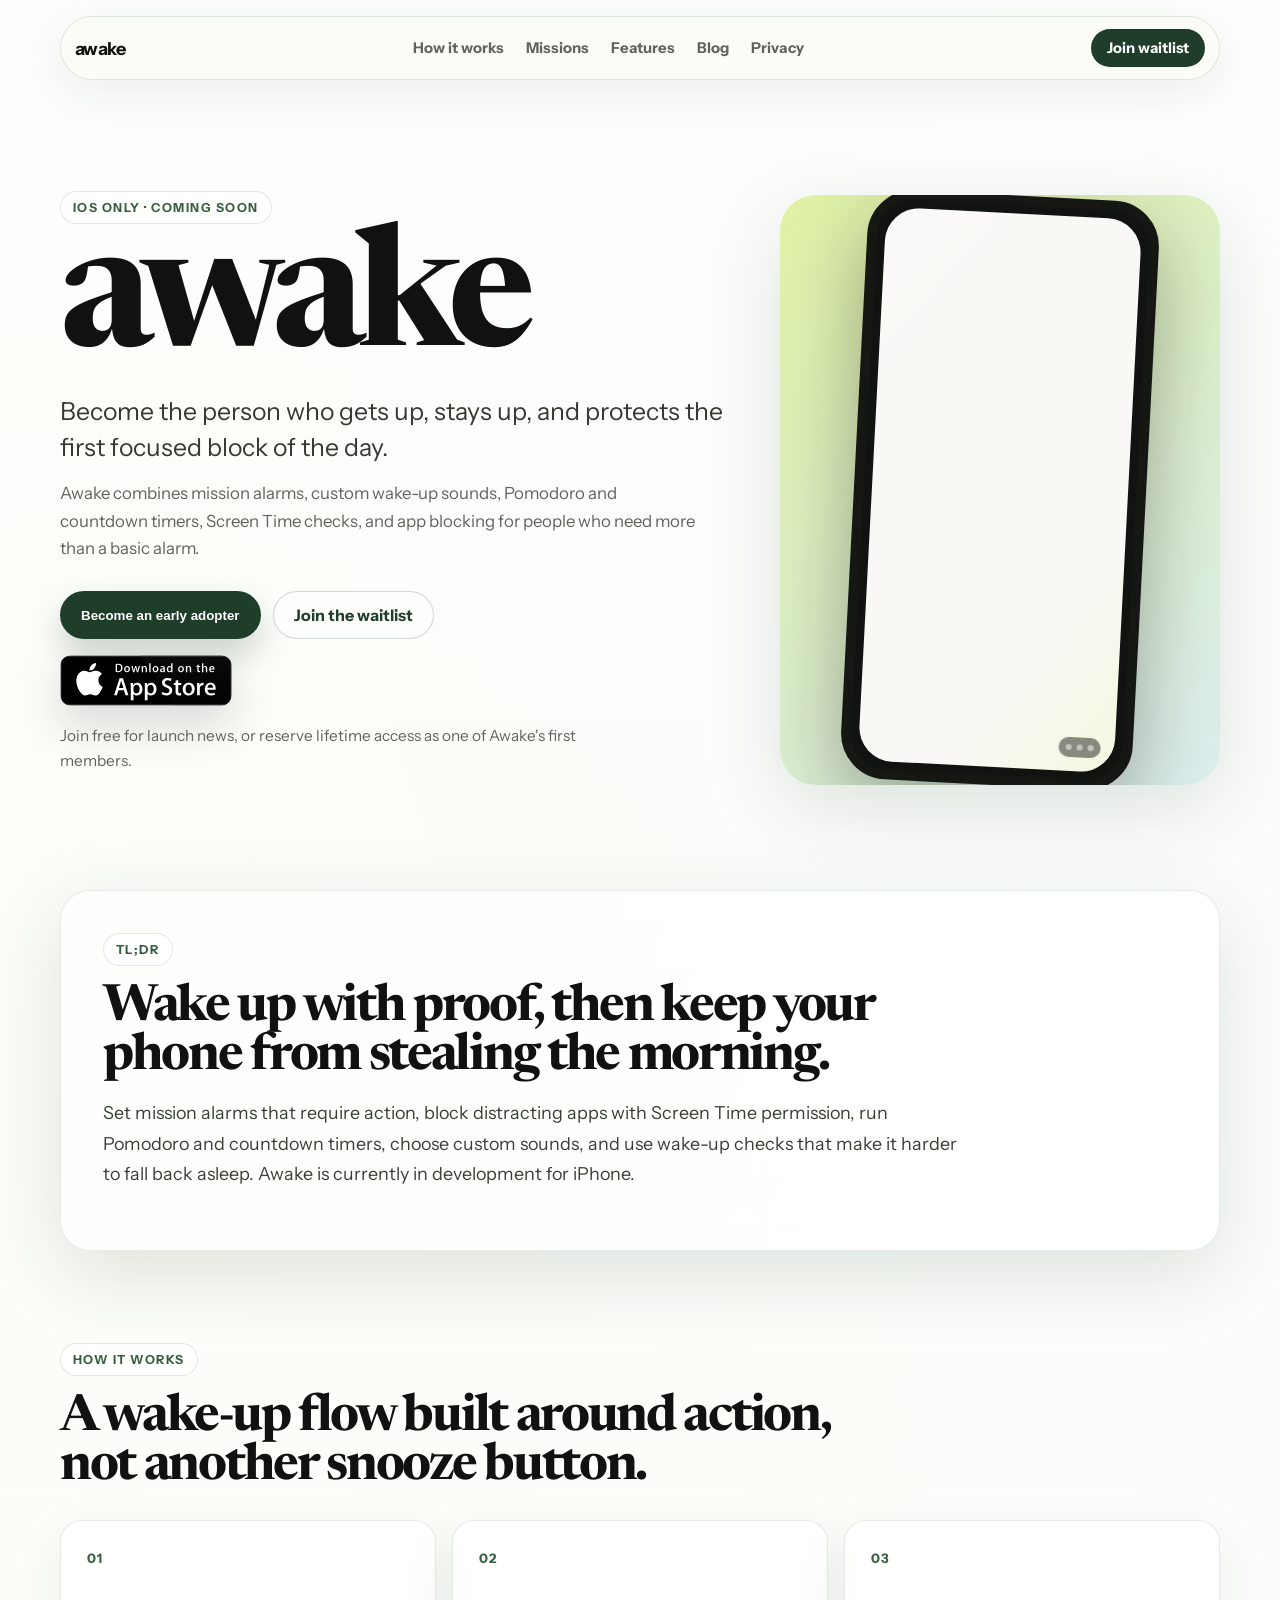
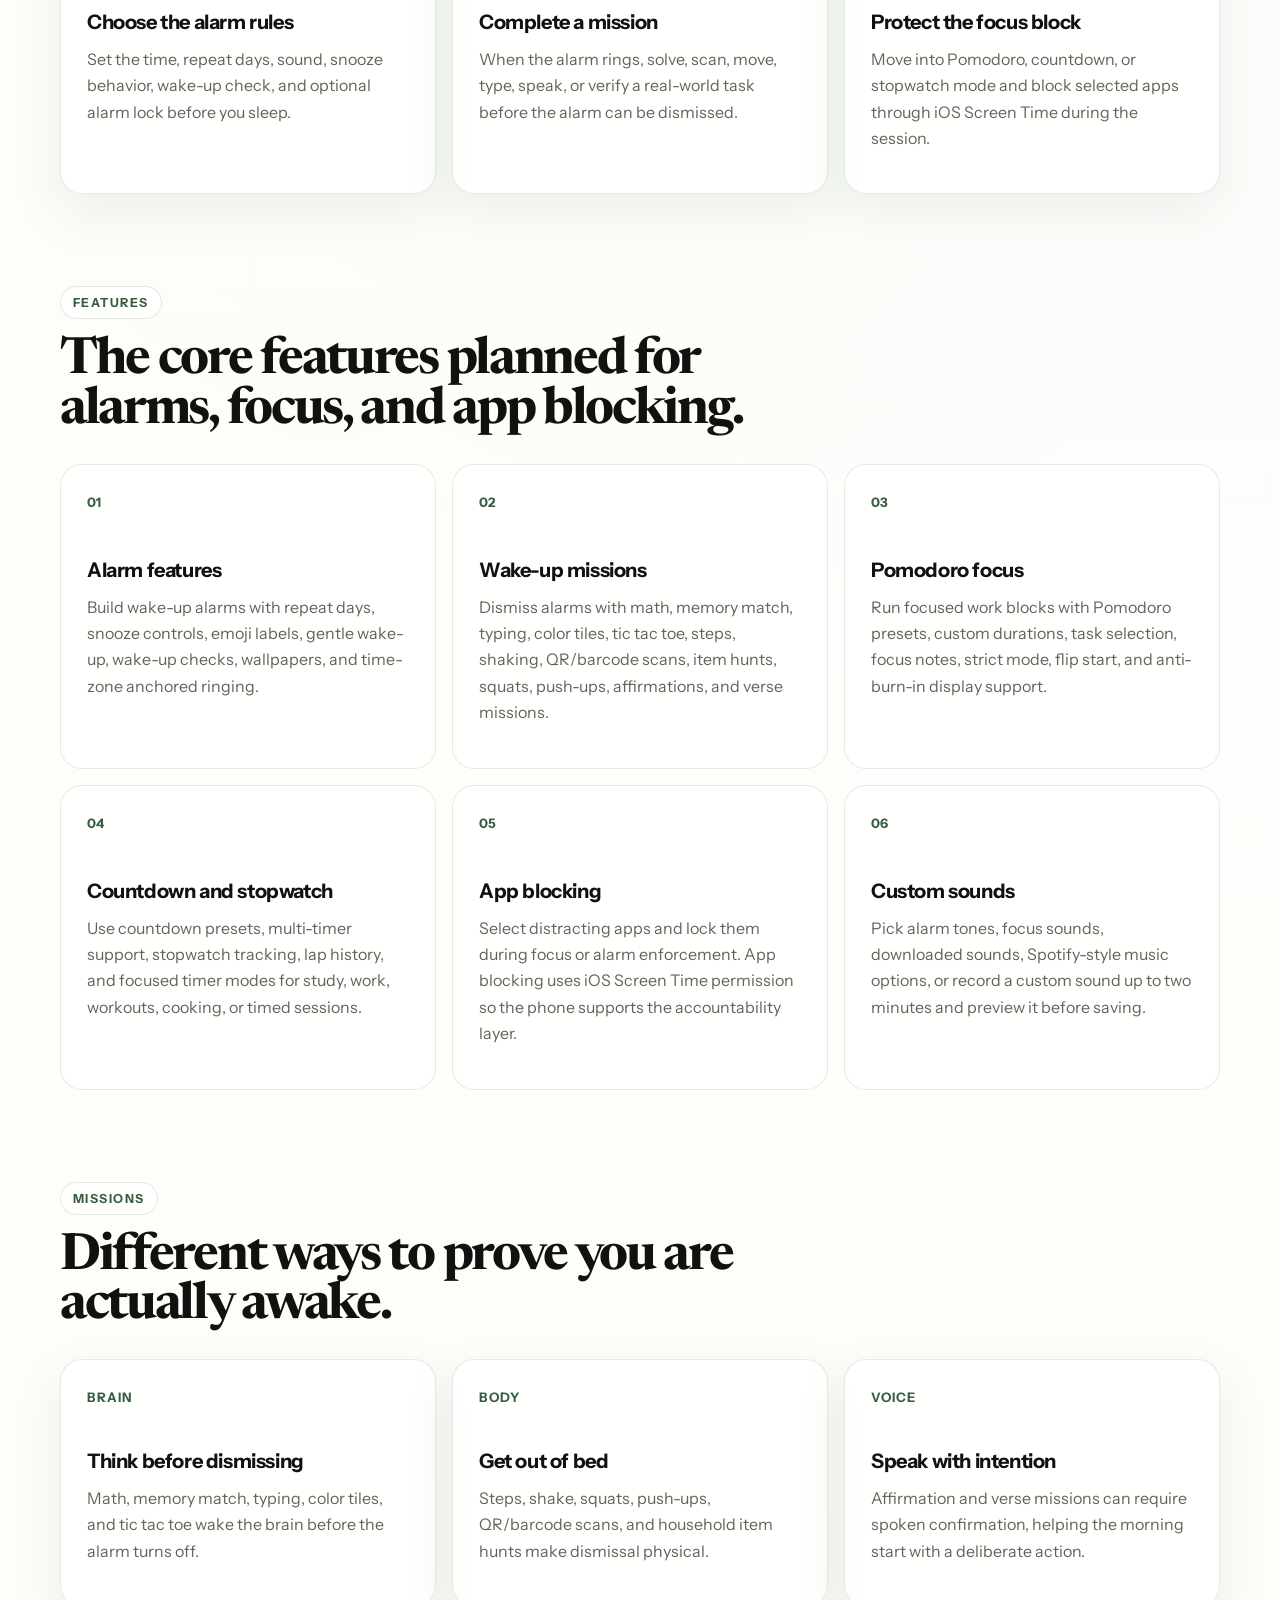
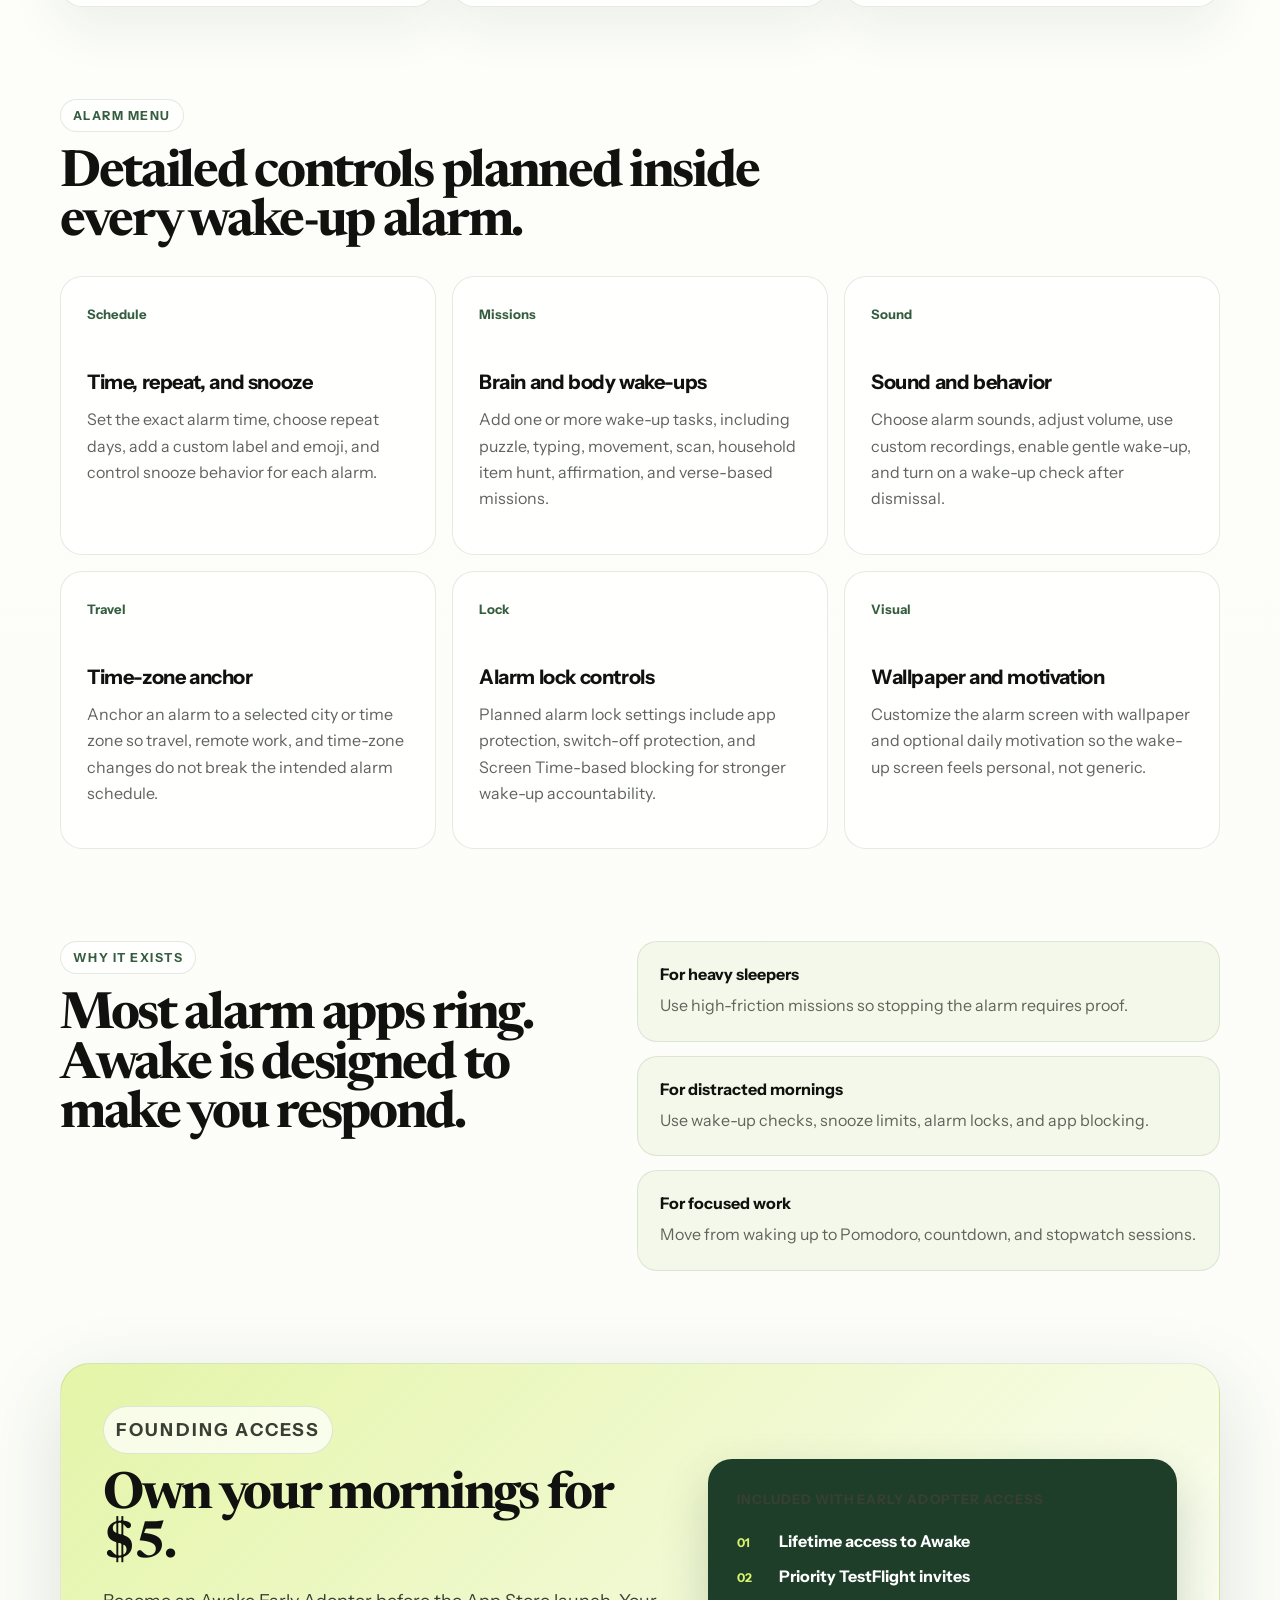
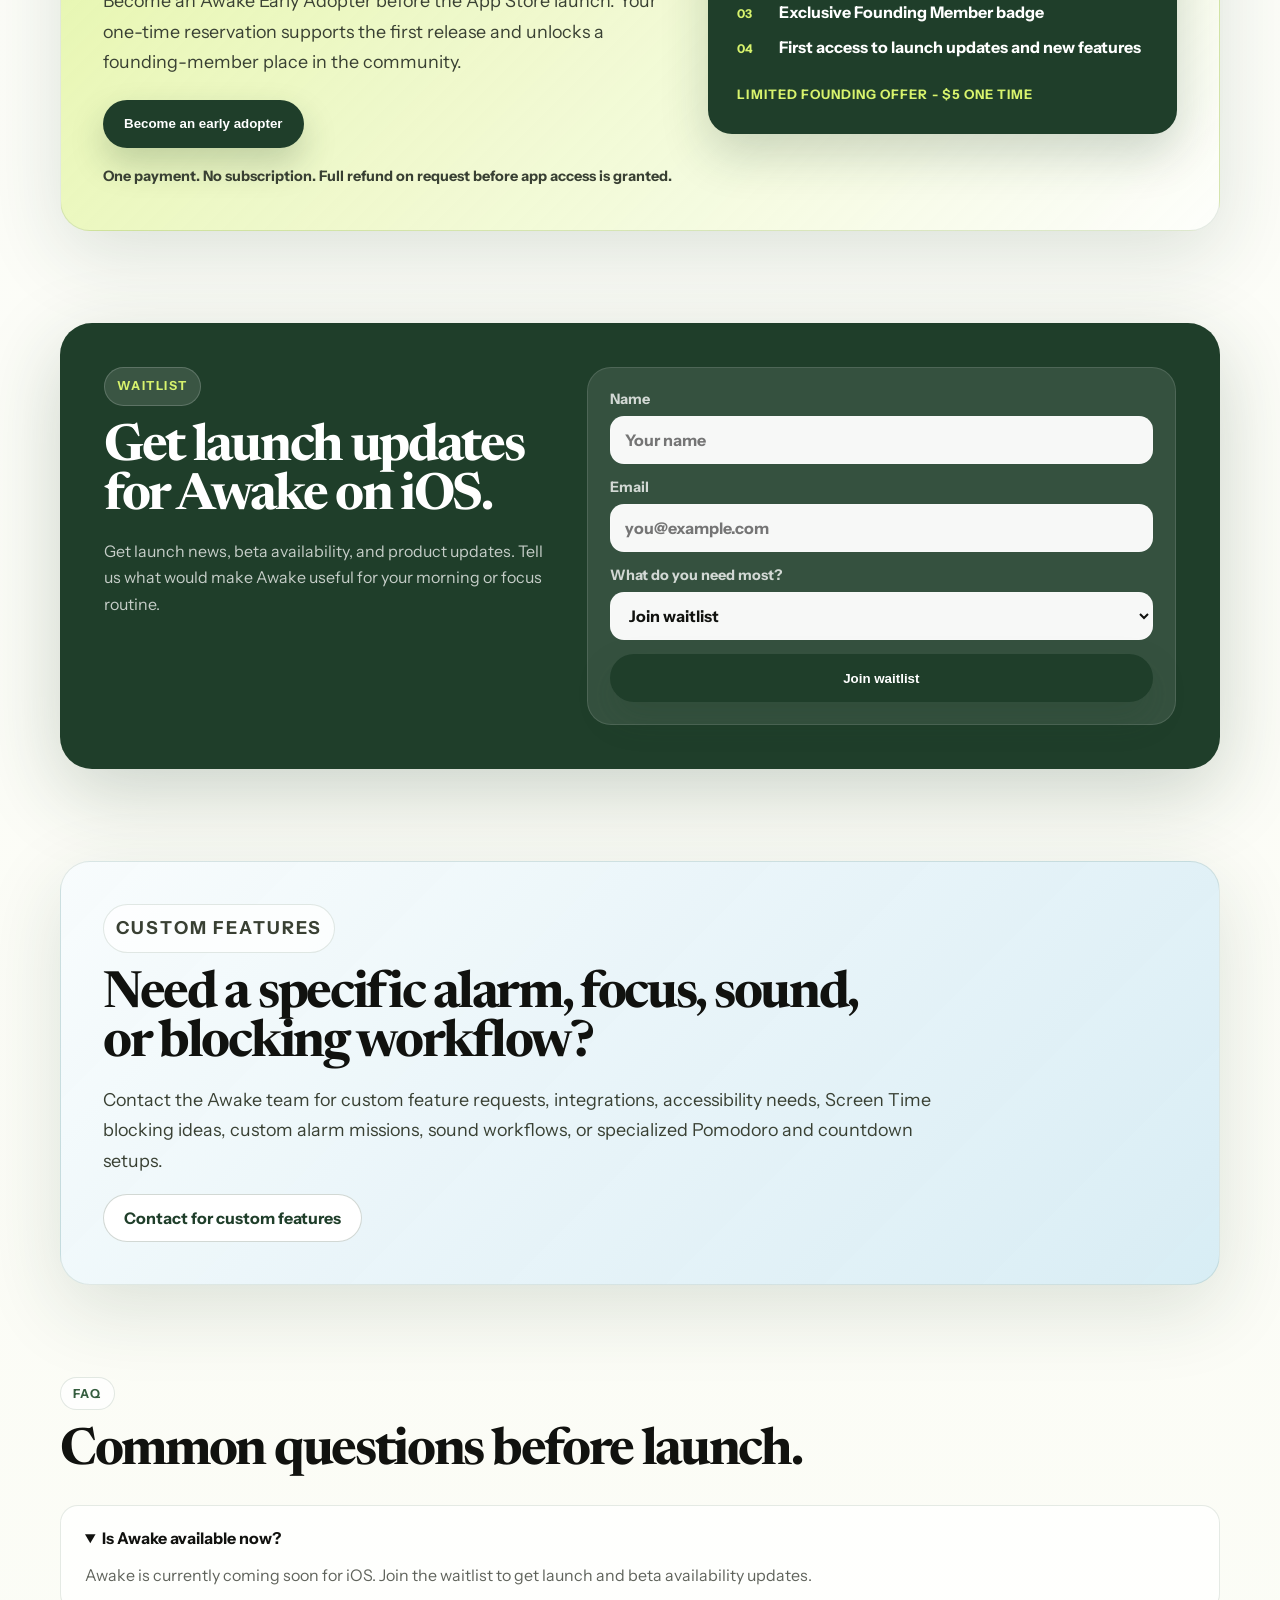
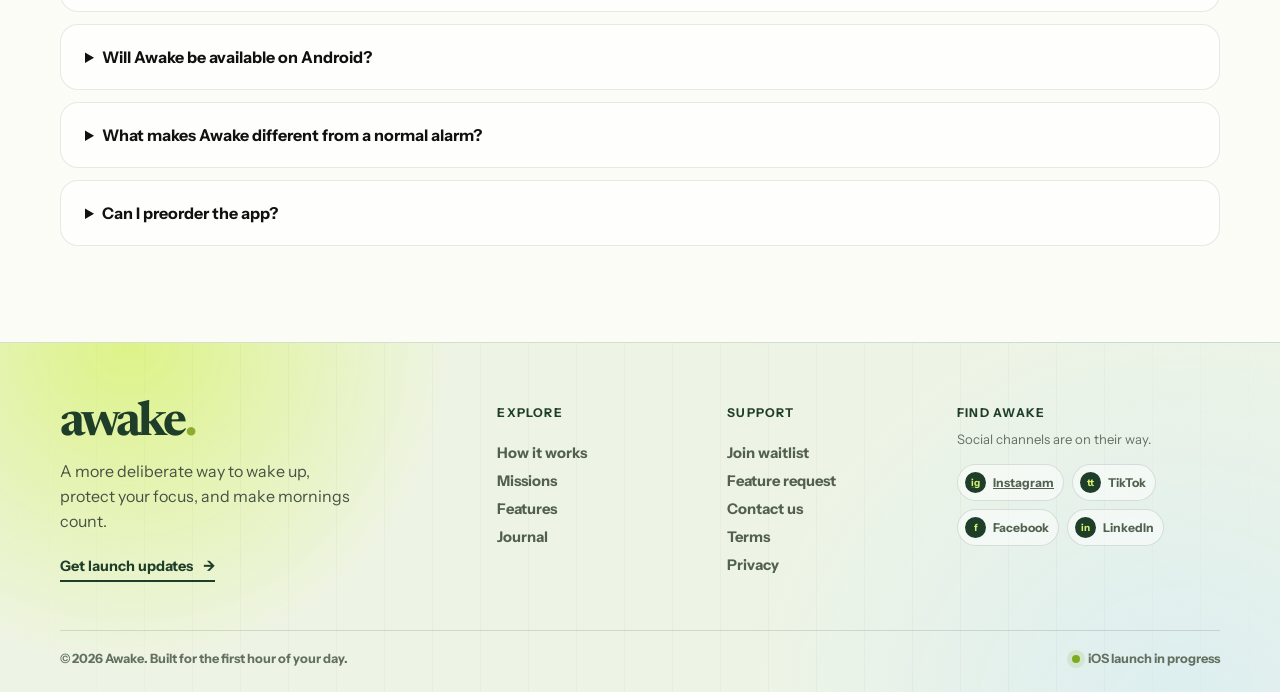
==== commit 40c308d1: "Link Instagram profile" ====
--- a/index.html
+++ b/index.html
@@ -535,7 +535,14 @@
             <p class="footer-heading">Find Awake</p>
             <p class="footer-social-note">Social channels are on their way.</p>
             <div class="footer-social-list" aria-label="Upcoming social channels">
-              <span class="footer-social-item"><b>ig</b>Instagram</span>
+              <a
+                class="footer-social-item"
+                href="https://www.instagram.com/awake_alarm?utm_source=qr"
+                target="_blank"
+                rel="noreferrer"
+                aria-label="Follow Awake on Instagram"
+                ><b>ig</b>Instagram</a
+              >
               <span class="footer-social-item"><b>tt</b>TikTok</span>
               <span class="footer-social-item"><b>f</b>Facebook</span>
               <span class="footer-social-item"><b>in</b>LinkedIn</span>
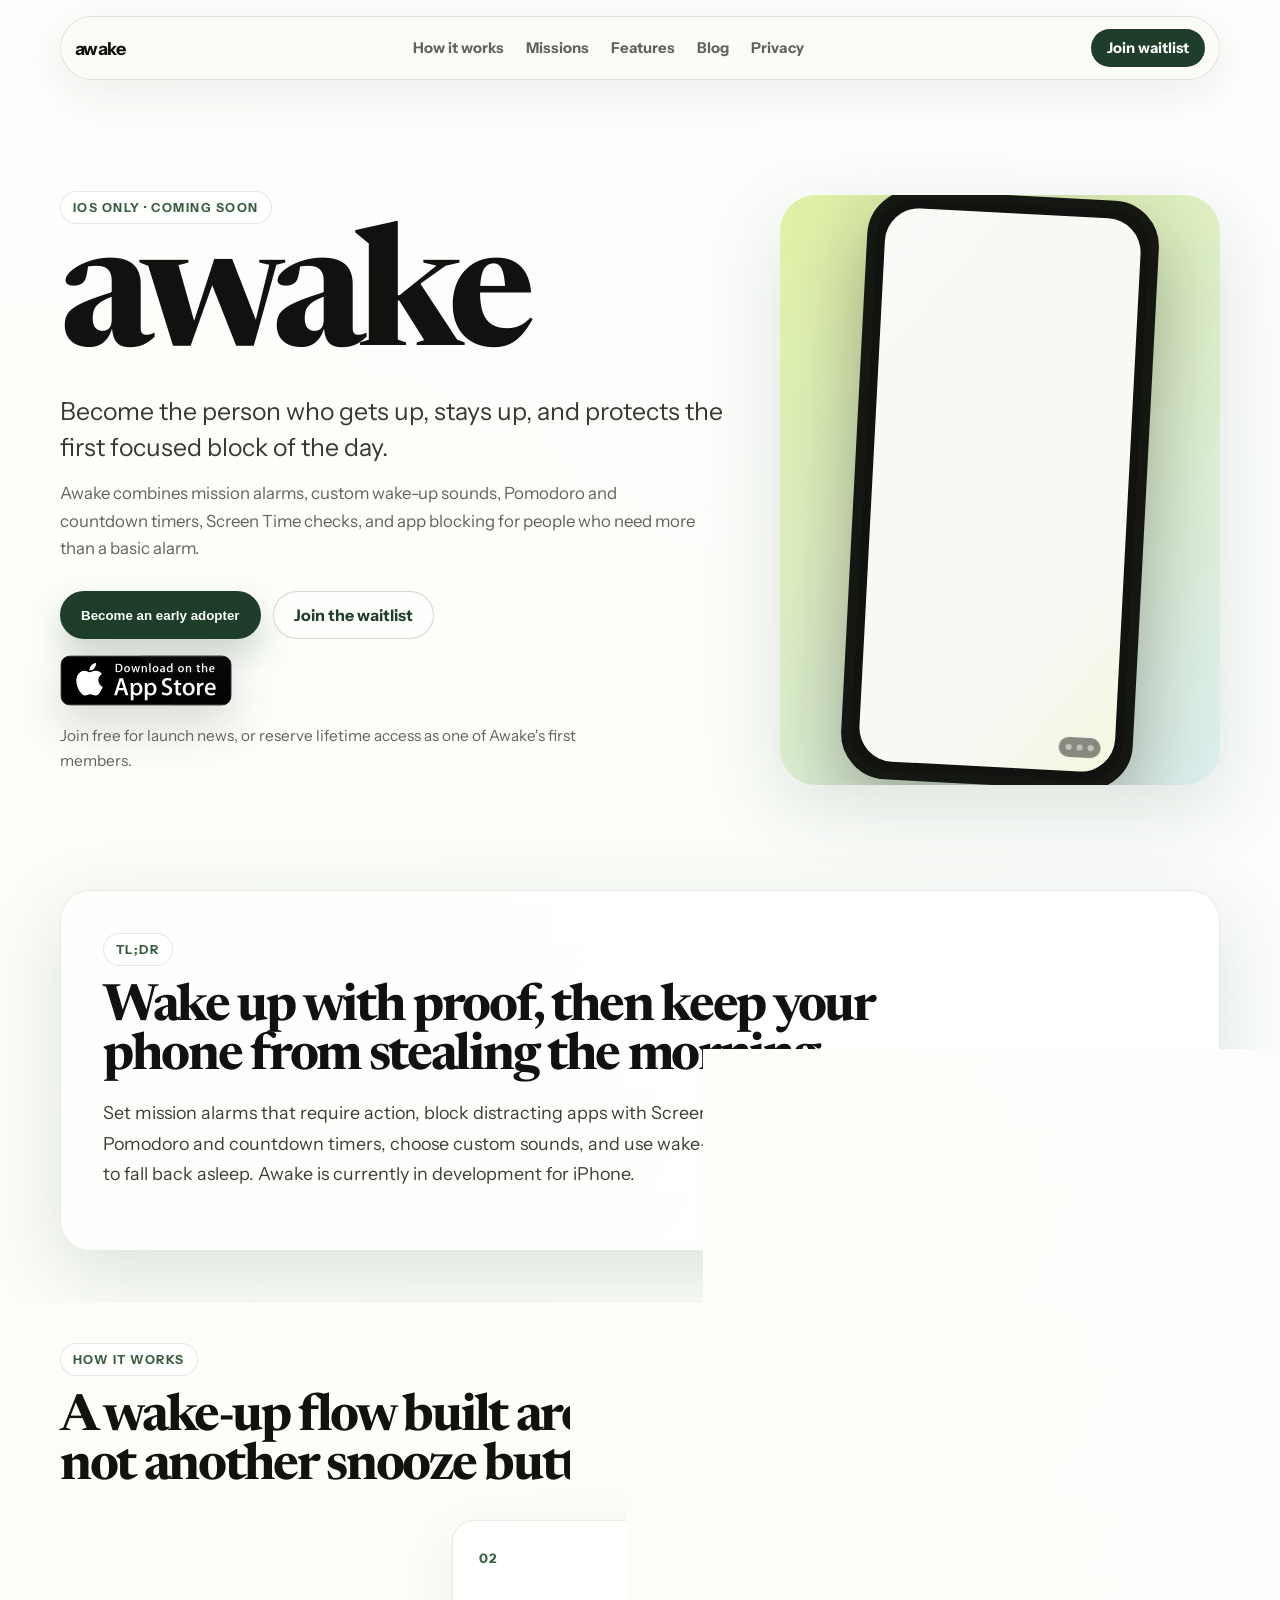
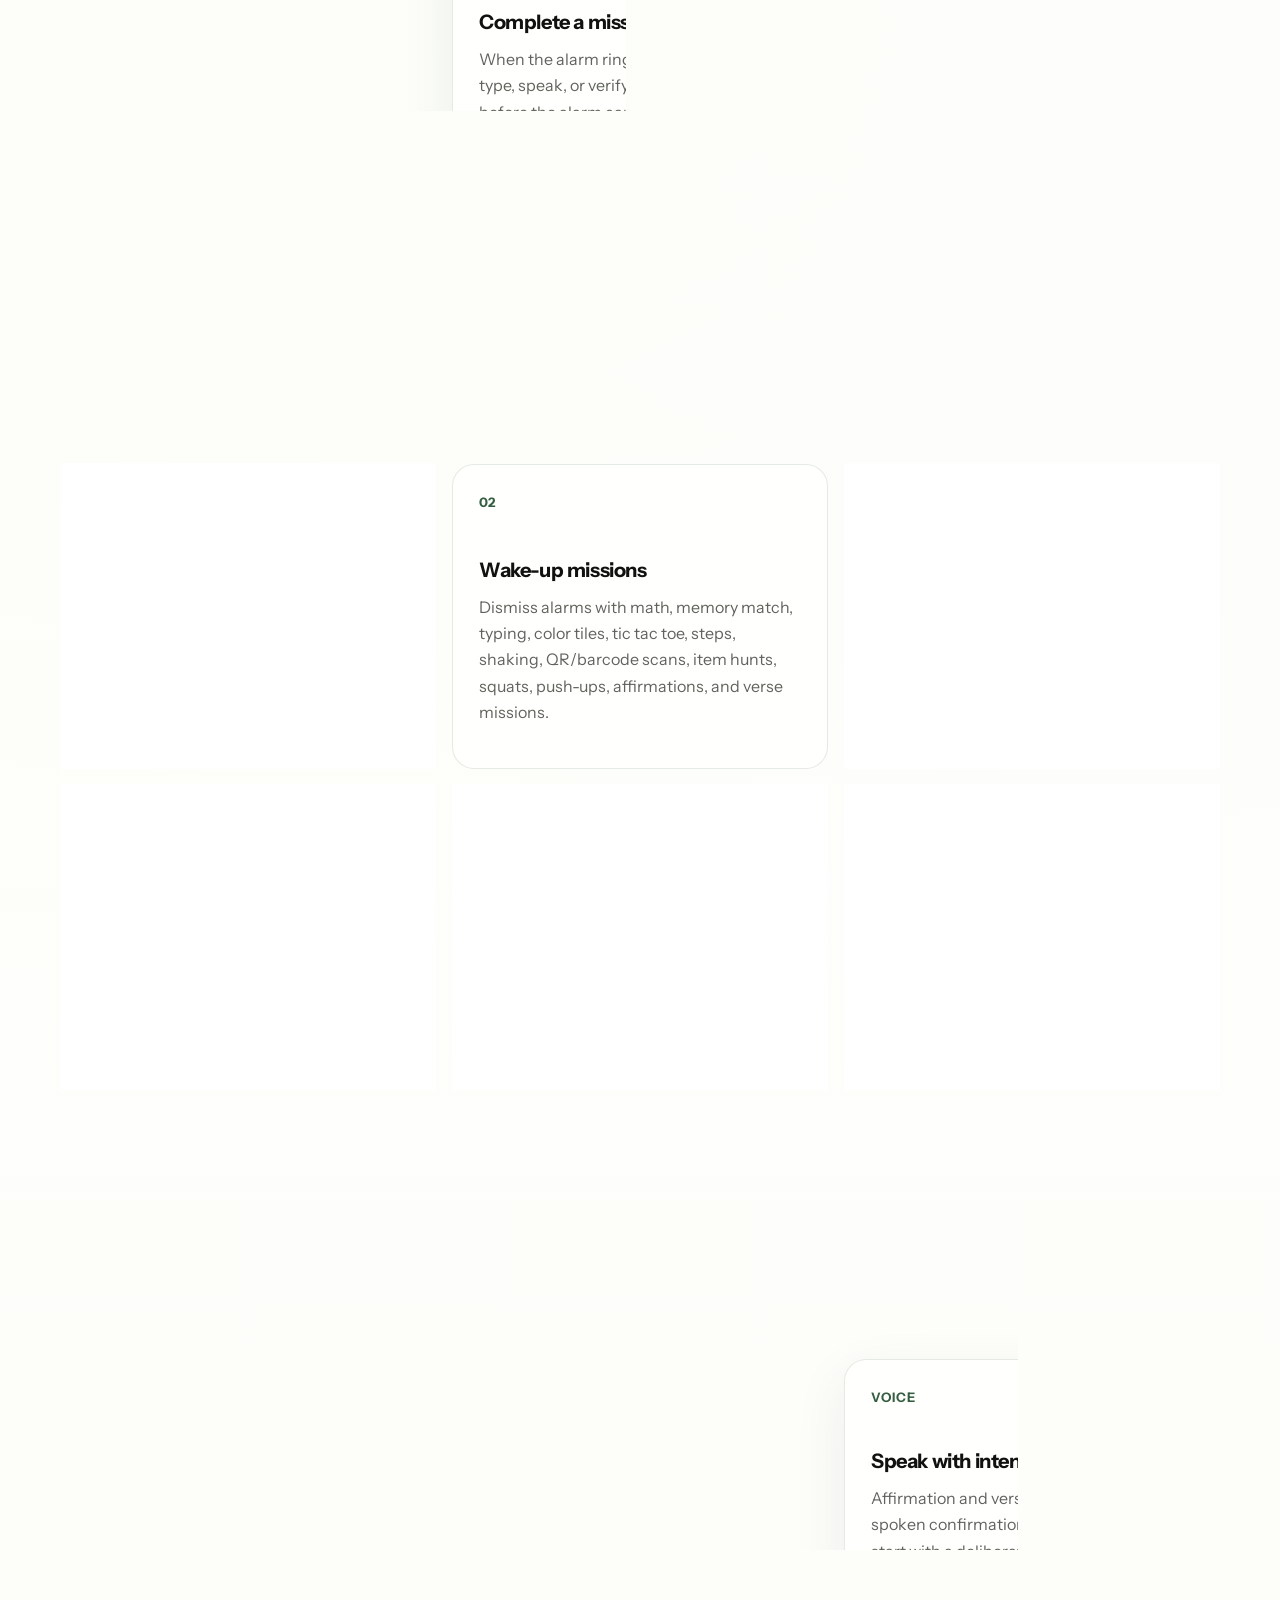
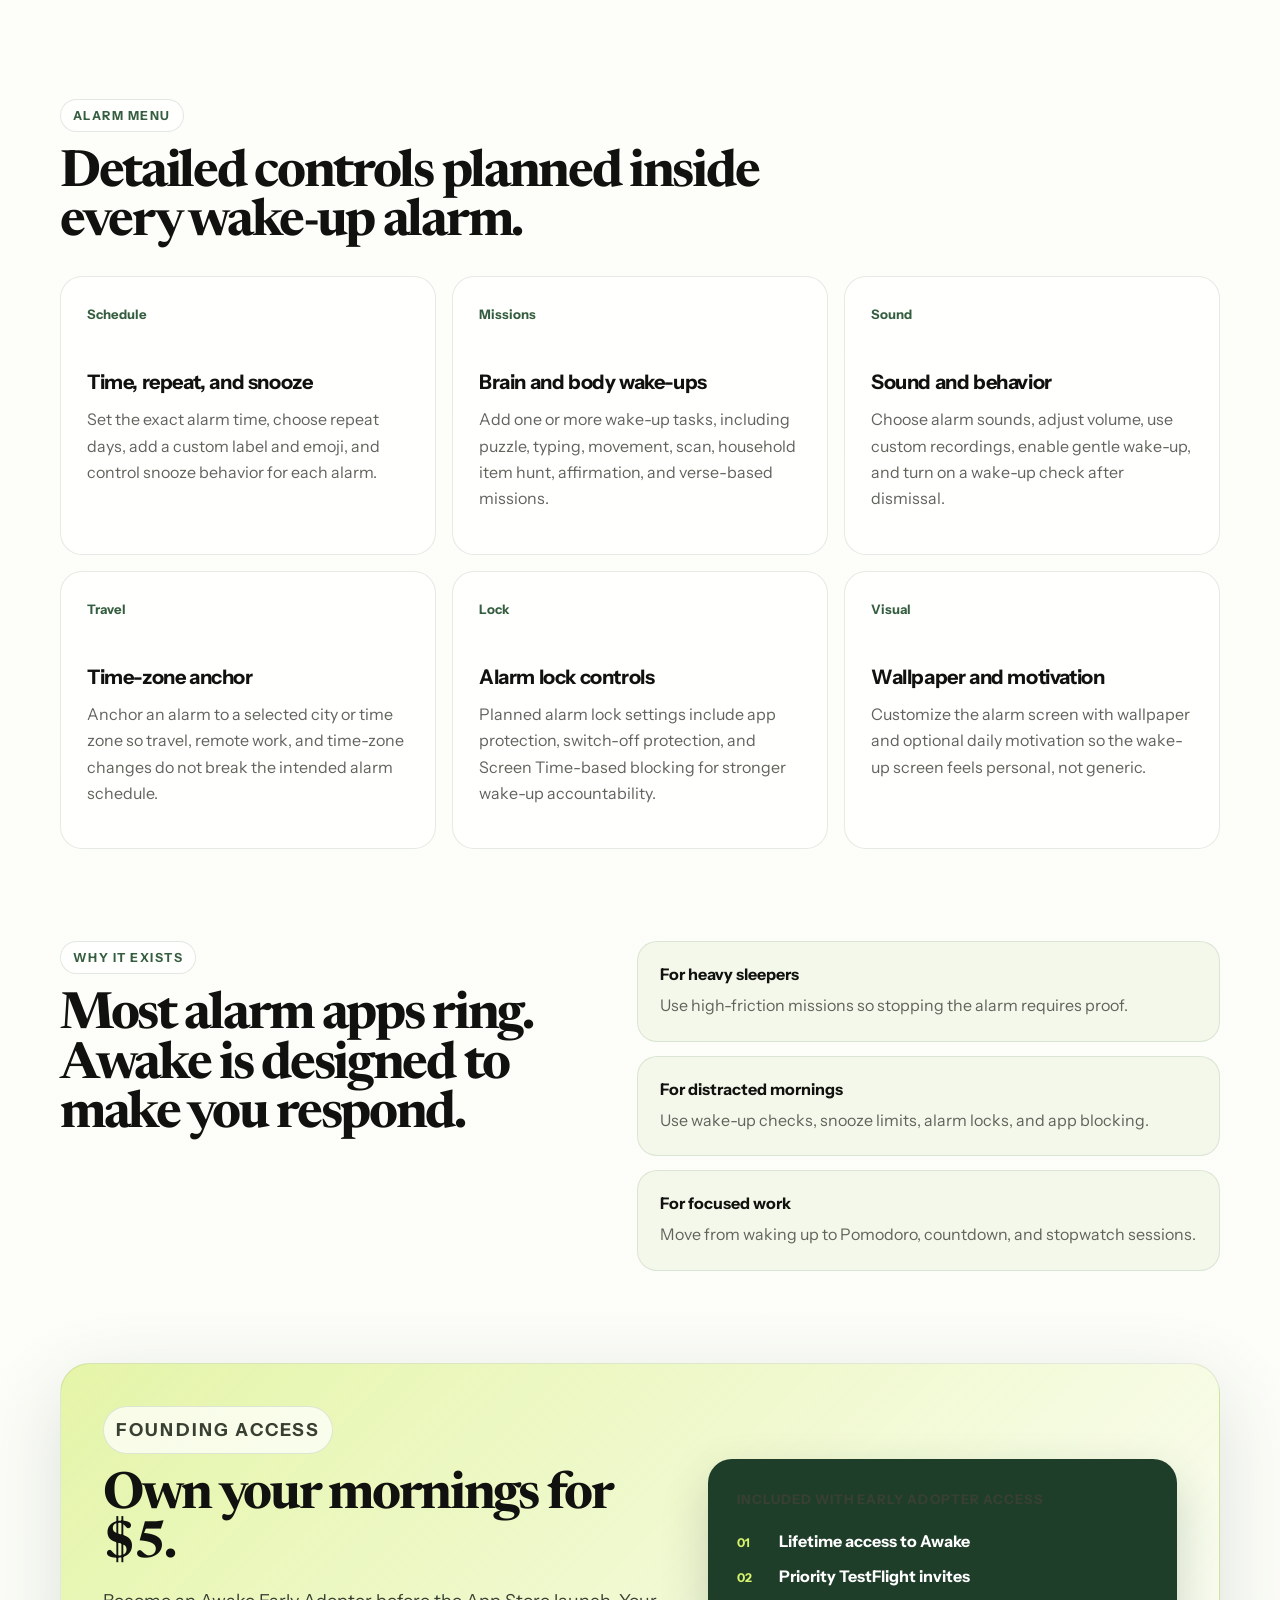
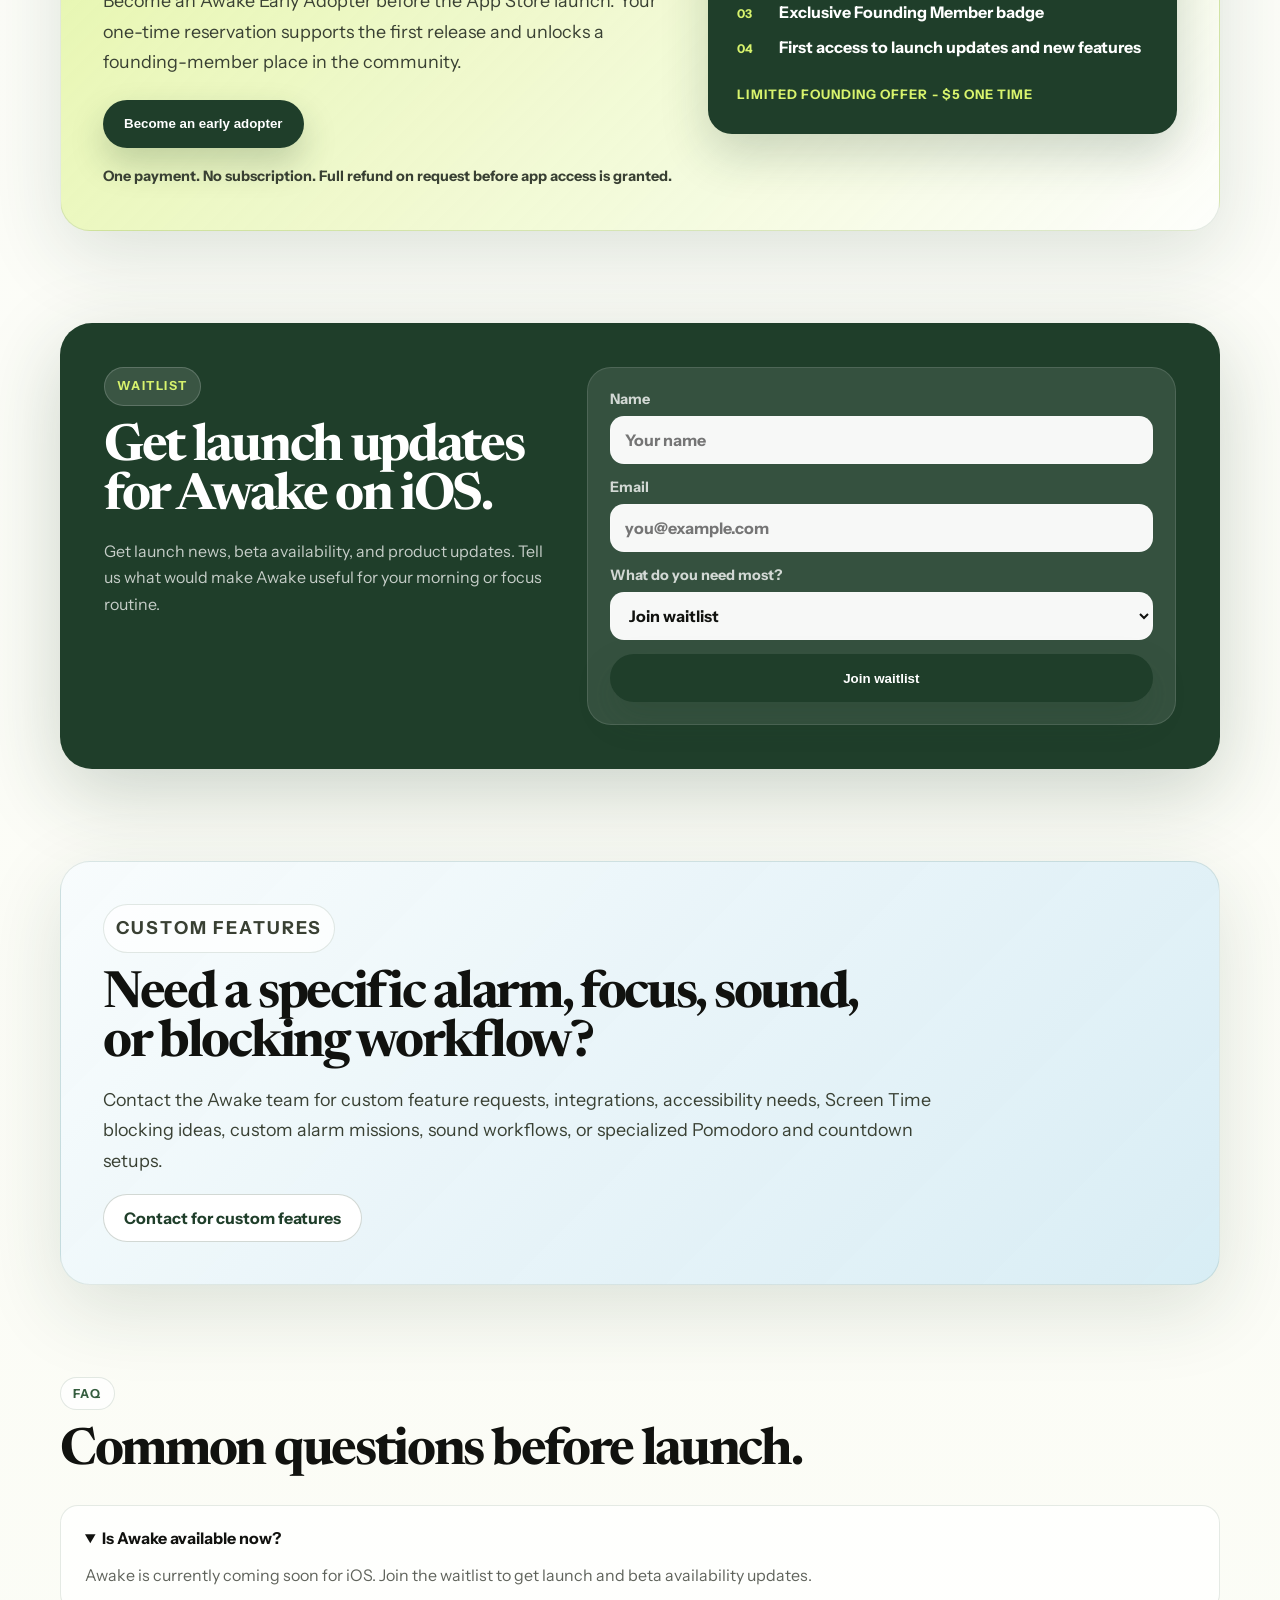
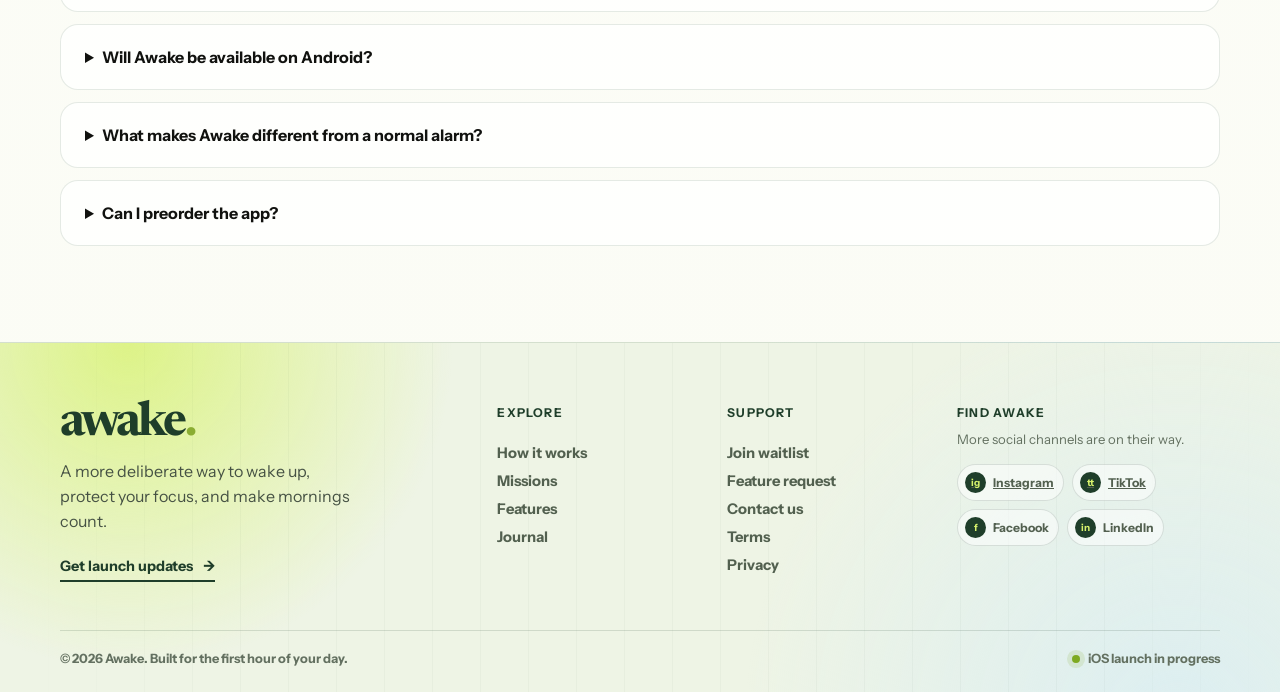
==== commit ddc72617: "Link TikTok profile" ====
--- a/index.html
+++ b/index.html
@@ -533,8 +533,8 @@
 
           <section class="footer-socials" aria-label="Awake social channels">
             <p class="footer-heading">Find Awake</p>
-            <p class="footer-social-note">Social channels are on their way.</p>
-            <div class="footer-social-list" aria-label="Upcoming social channels">
+            <p class="footer-social-note">More social channels are on their way.</p>
+            <div class="footer-social-list" aria-label="Awake social channels">
               <a
                 class="footer-social-item"
                 href="https://www.instagram.com/awake_alarm?utm_source=qr"
@@ -543,7 +543,14 @@
                 aria-label="Follow Awake on Instagram"
                 ><b>ig</b>Instagram</a
               >
-              <span class="footer-social-item"><b>tt</b>TikTok</span>
+              <a
+                class="footer-social-item"
+                href="https://www.tiktok.com/@awake_alarm"
+                target="_blank"
+                rel="noreferrer"
+                aria-label="Follow Awake on TikTok"
+                ><b>tt</b>TikTok</a
+              >
               <span class="footer-social-item"><b>f</b>Facebook</span>
               <span class="footer-social-item"><b>in</b>LinkedIn</span>
             </div>
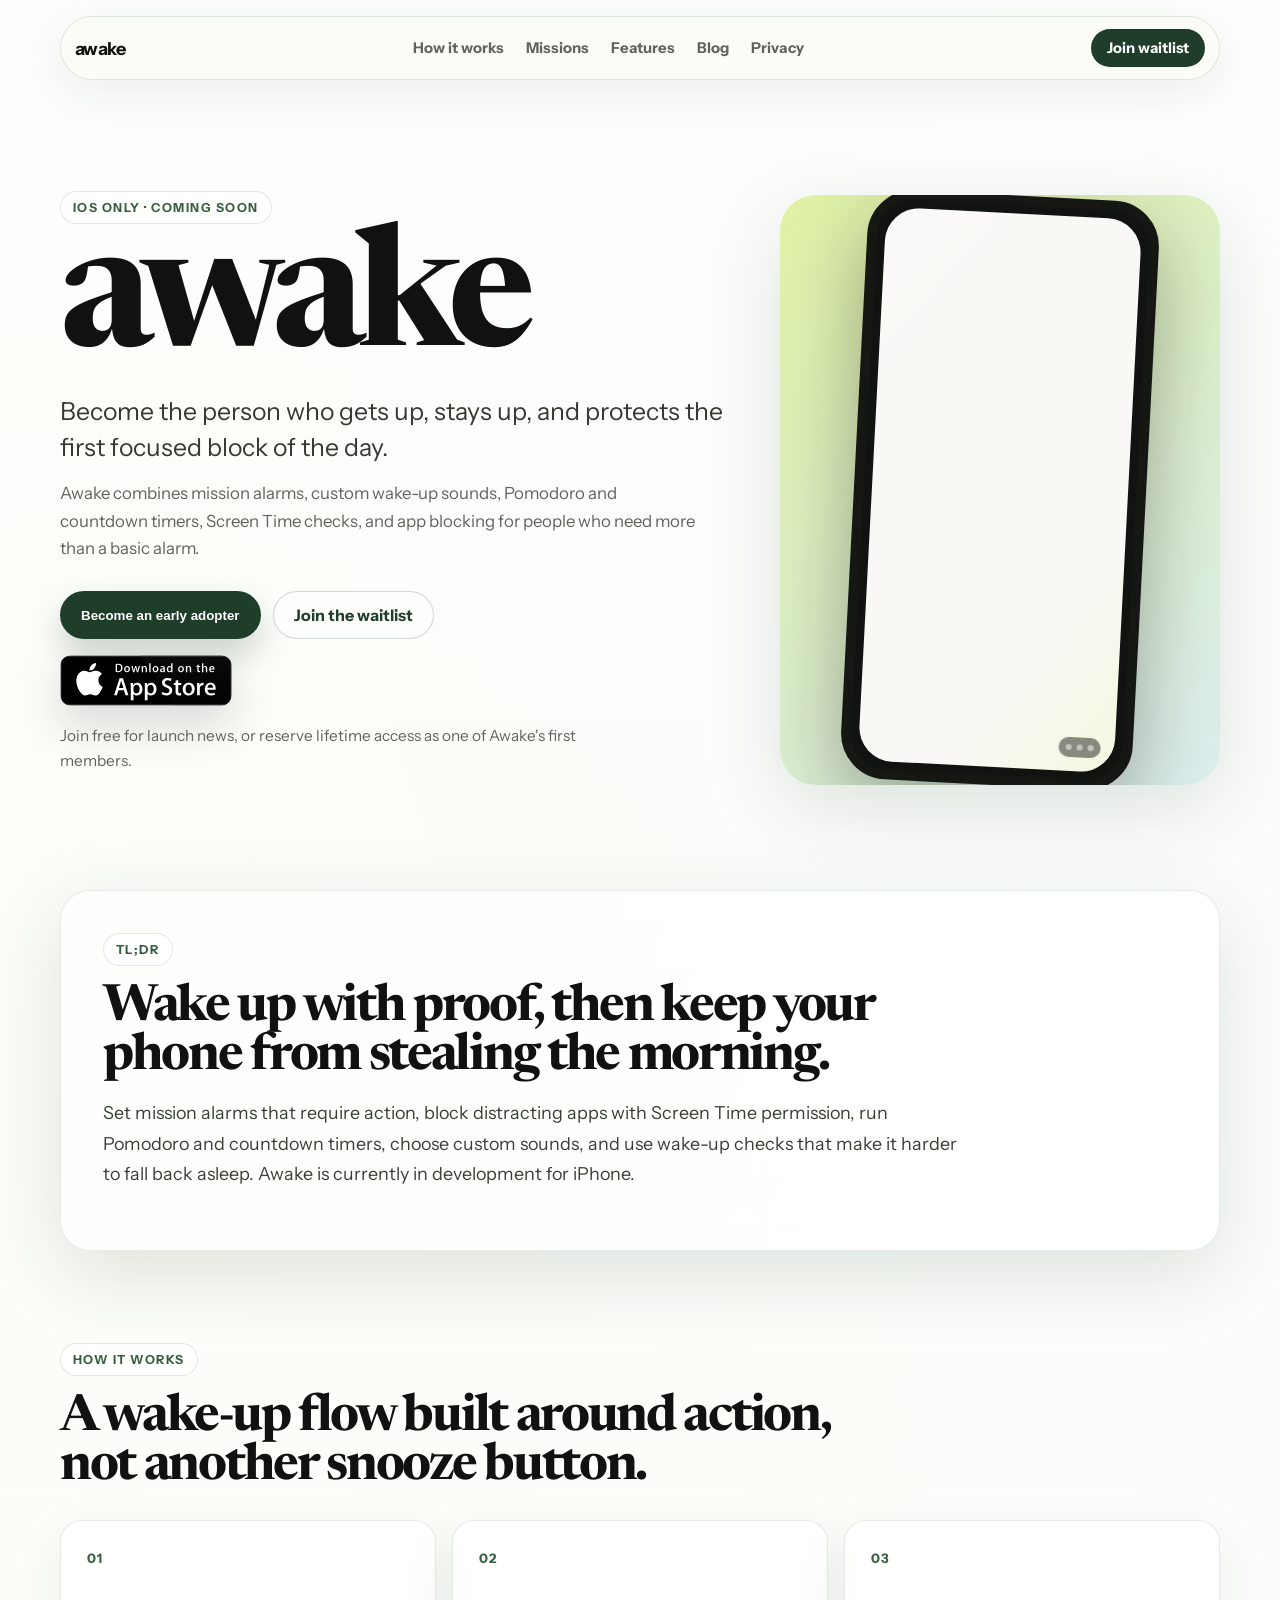
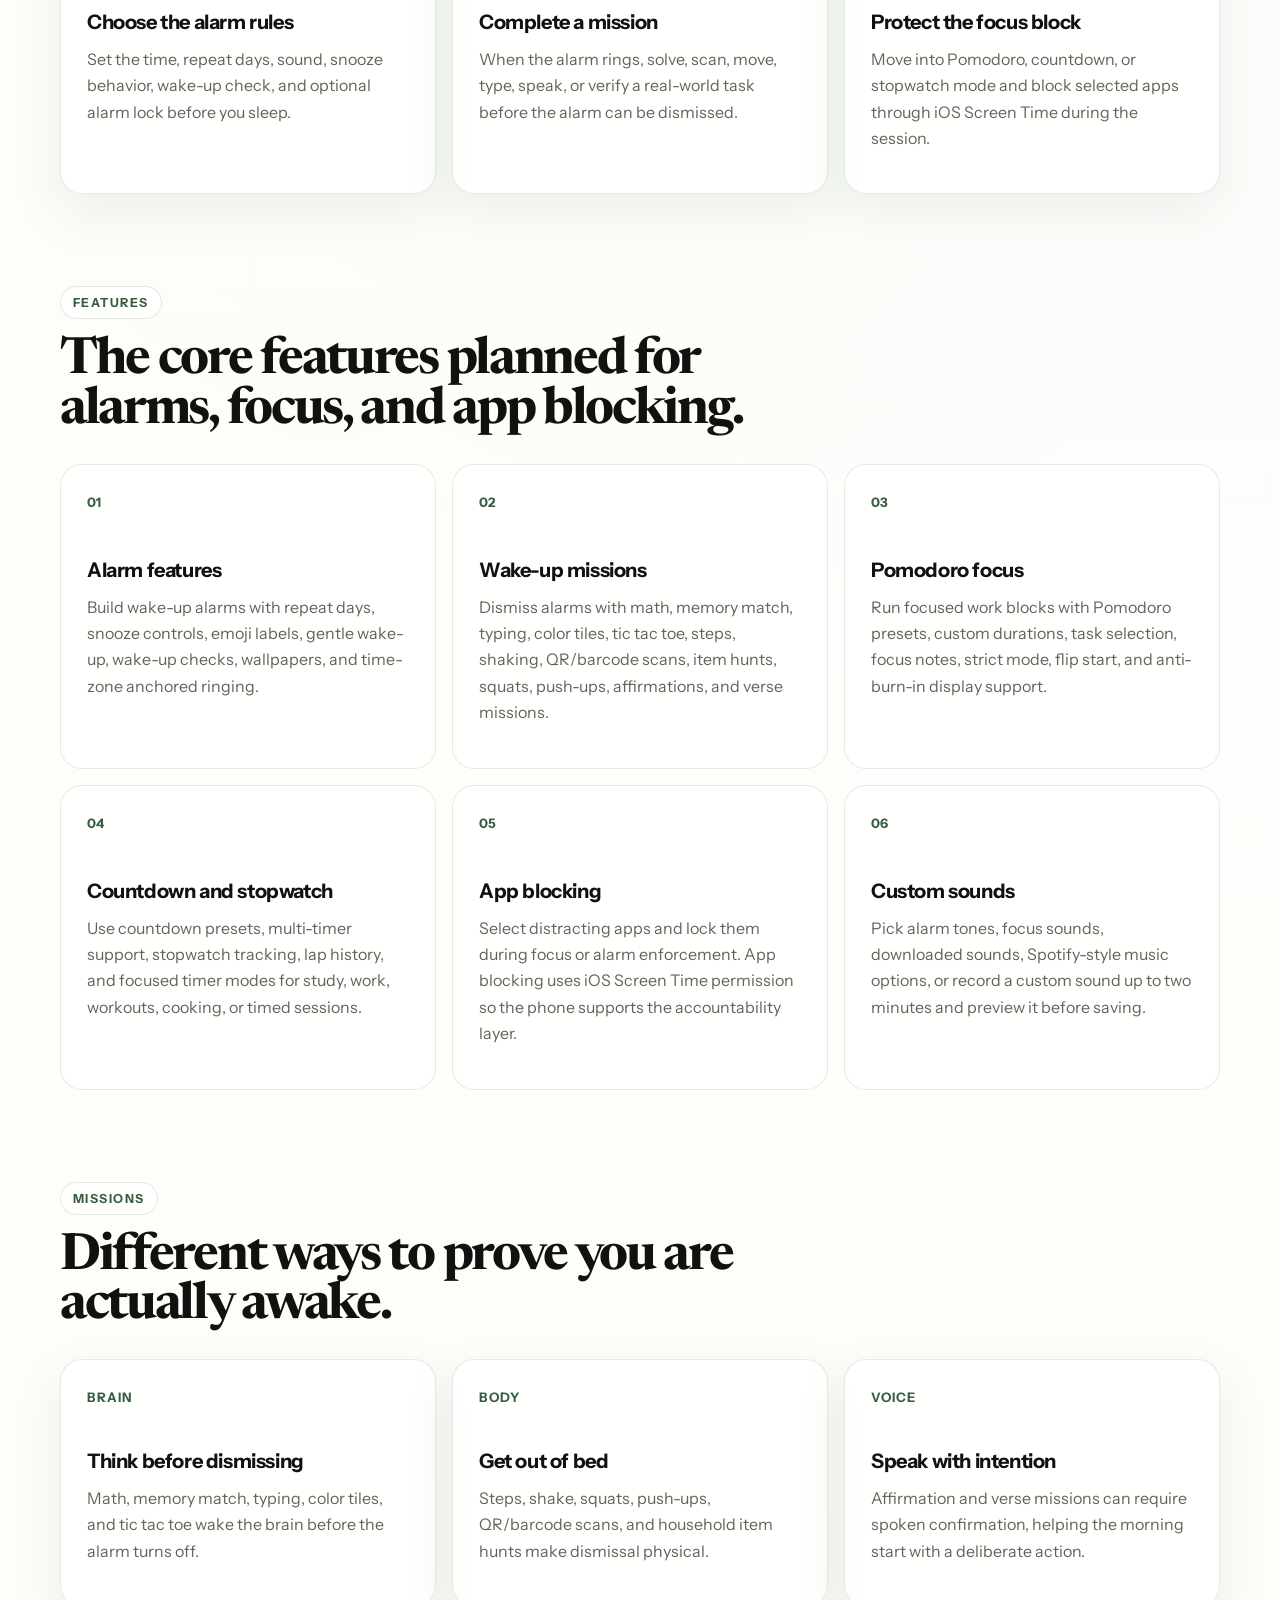
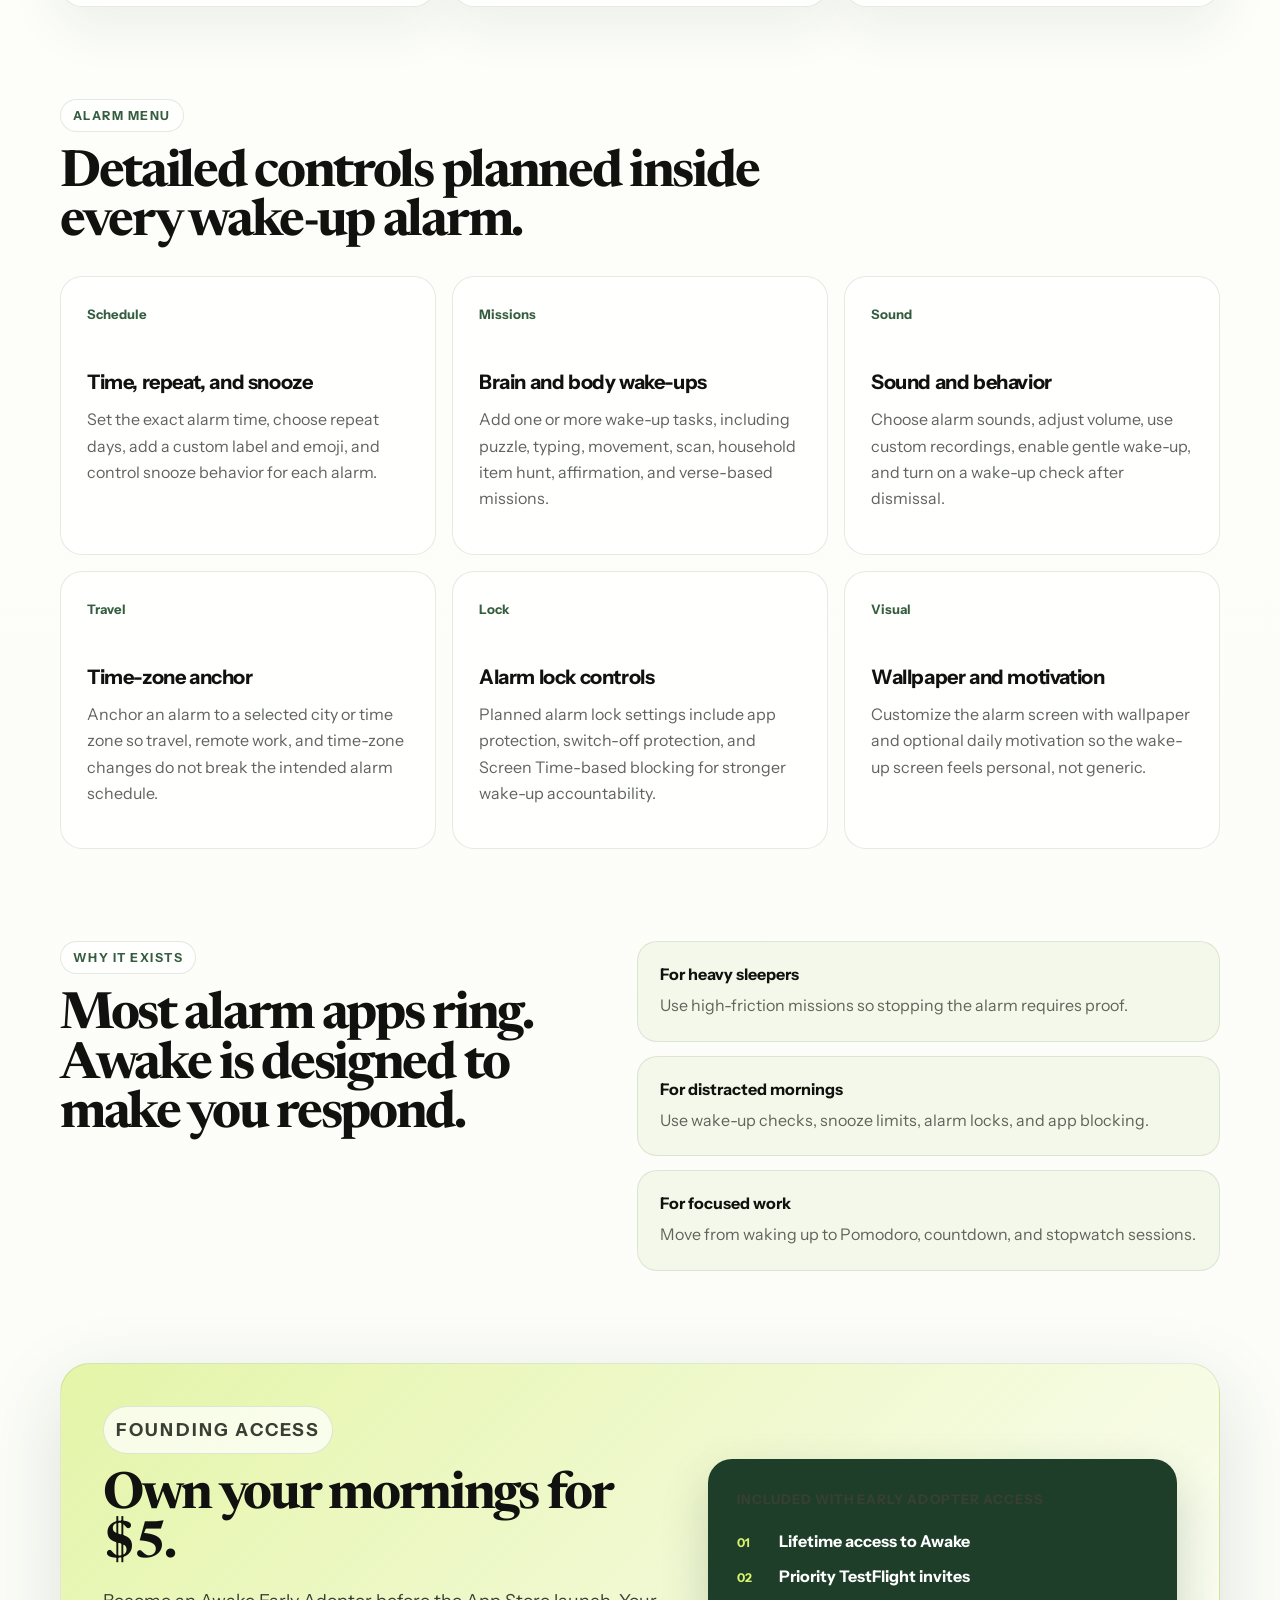
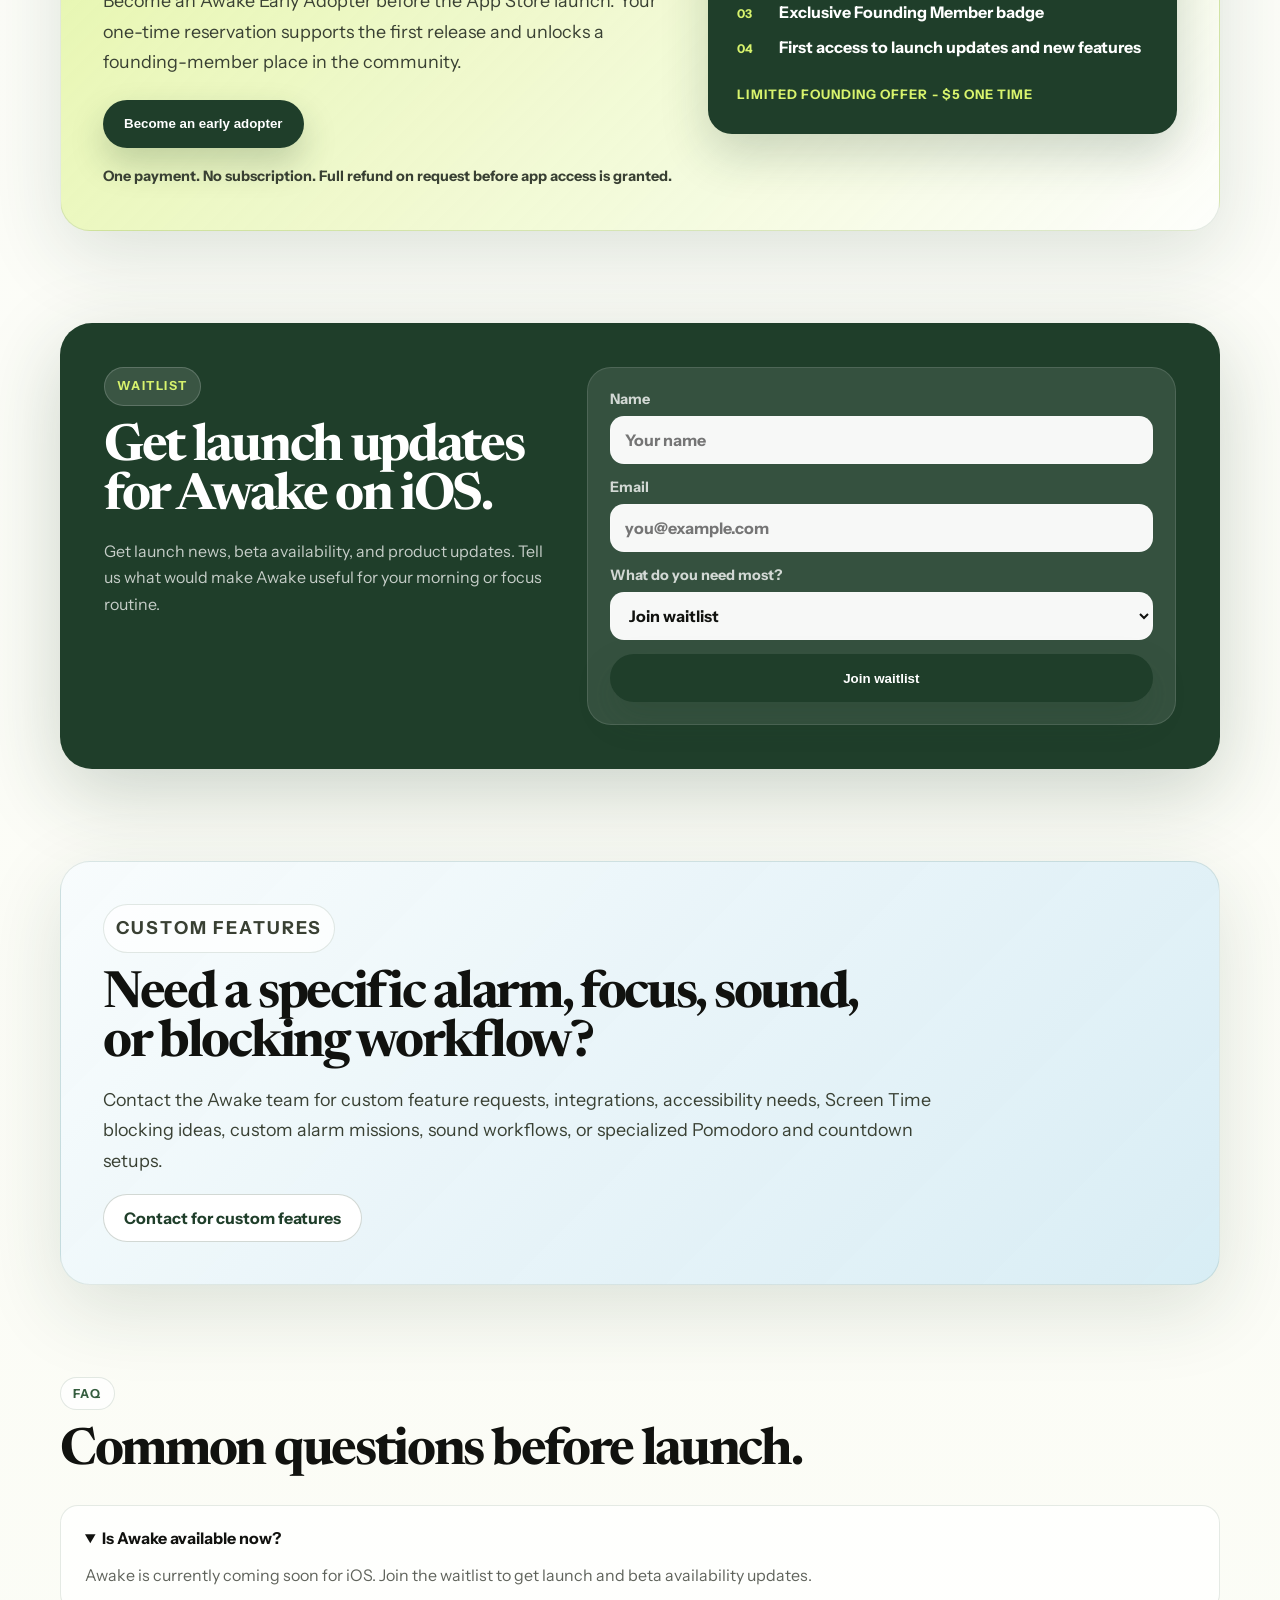
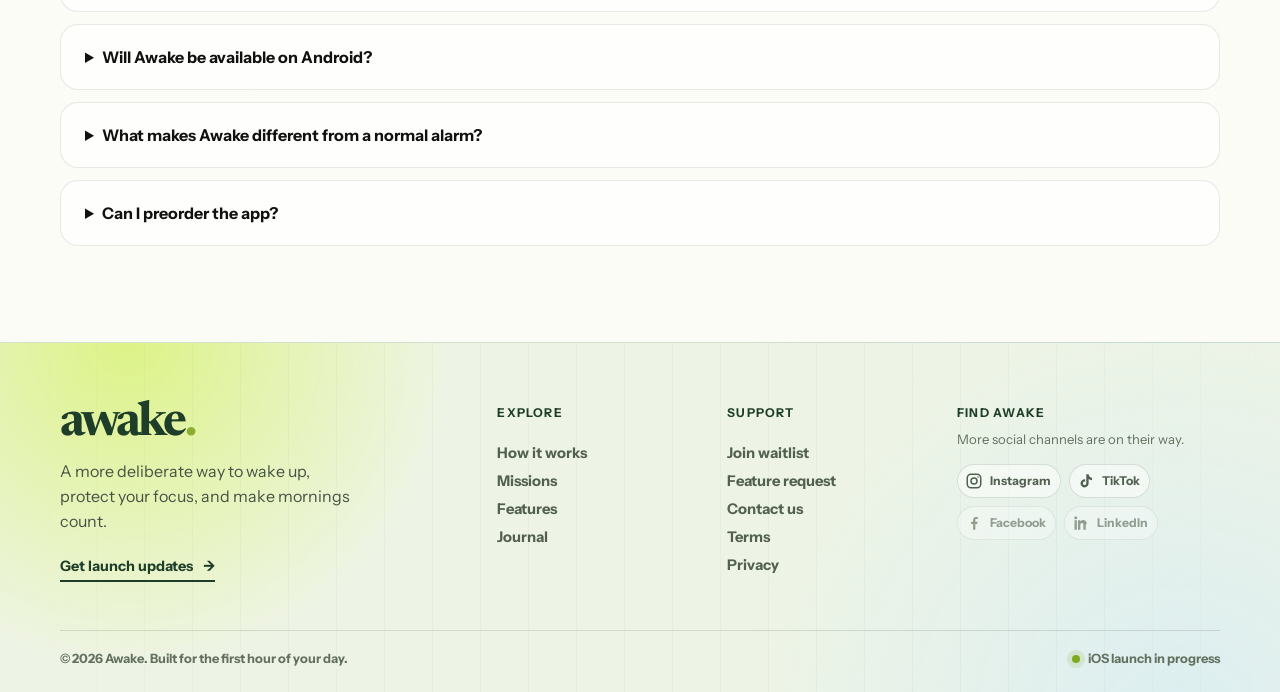
==== commit 07615203: "Use social icons in footer" ====
--- a/index.html
+++ b/index.html
@@ -541,7 +541,7 @@
                 target="_blank"
                 rel="noreferrer"
                 aria-label="Follow Awake on Instagram"
-                ><b>ig</b>Instagram</a
+                ><svg class="footer-social-icon" viewBox="0 0 24 24" aria-hidden="true"><rect x="3" y="3" width="18" height="18" rx="5"></rect><circle cx="12" cy="12" r="4"></circle><circle cx="17.3" cy="6.8" r="1"></circle></svg>Instagram</a
               >
               <a
                 class="footer-social-item"
@@ -549,10 +549,10 @@
                 target="_blank"
                 rel="noreferrer"
                 aria-label="Follow Awake on TikTok"
-                ><b>tt</b>TikTok</a
+                ><svg class="footer-social-icon" viewBox="0 0 24 24" aria-hidden="true"><path d="M15.5 3c.5 2.8 2.1 4.4 4.5 4.7v3.2c-1.7 0-3.2-.5-4.5-1.5v5.8a5.4 5.4 0 1 1-4.6-5.4v3.1a2.3 2.3 0 1 0 1.5 2.2V3h3.1Z"></path></svg>TikTok</a
               >
-              <span class="footer-social-item"><b>f</b>Facebook</span>
-              <span class="footer-social-item"><b>in</b>LinkedIn</span>
+              <span class="footer-social-item footer-social-item-disabled"><svg class="footer-social-icon" viewBox="0 0 24 24" aria-hidden="true"><path d="M13.8 21v-7.8h2.6l.4-3h-3v-1.9c0-.9.2-1.5 1.5-1.5H17V4.1c-.4-.1-1.3-.1-2.3-.1-2.3 0-3.9 1.4-3.9 4v2.2H8.2v3h2.6V21h3Z"></path></svg>Facebook</span>
+              <span class="footer-social-item footer-social-item-disabled"><svg class="footer-social-icon" viewBox="0 0 24 24" aria-hidden="true"><path d="M6.5 8.2H3.4V21h3.1V8.2ZM5 3A2 2 0 1 0 5 7a2 2 0 0 0 0-4Zm14.7 10.6c0-3.9-2.1-5.7-4.9-5.7-2.3 0-3.3 1.2-3.8 2v-1.7H8V21h3.1v-5.9c0-1.5.3-3 2.2-3 1.9 0 1.9 1.8 1.9 3.1V21h3.1v-7.4Z"></path></svg>LinkedIn</span>
             </div>
           </section>
         </div>
--- a/styles.css
+++ b/styles.css
@@ -945,18 +945,37 @@
   color: #52604f;
   font-size: 0.76rem;
   font-weight: 800;
-}
-
-.footer-social-item b {
-  display: grid;
-  width: 21px;
-  height: 21px;
-  place-items: center;
-  border-radius: 50%;
-  background: var(--green-deep);
-  color: var(--lime);
-  font-size: 0.62rem;
-  letter-spacing: -0.04em;
+  text-decoration: none;
+  transition: border-color 180ms ease, color 180ms ease, transform 180ms ease;
+}
+
+.footer-social-item[href]:hover {
+  border-color: var(--green-deep);
+  color: var(--green-deep);
+  transform: translateY(-2px);
+}
+
+.footer-social-icon {
+  width: 18px;
+  height: 18px;
+  flex: 0 0 auto;
+  fill: currentColor;
+}
+
+.footer-social-icon rect,
+.footer-social-icon circle {
+  fill: none;
+  stroke: currentColor;
+  stroke-width: 2;
+}
+
+.footer-social-icon circle:last-child {
+  fill: currentColor;
+  stroke: none;
+}
+
+.footer-social-item-disabled {
+  opacity: 0.58;
 }
 
 .footer-bottom {
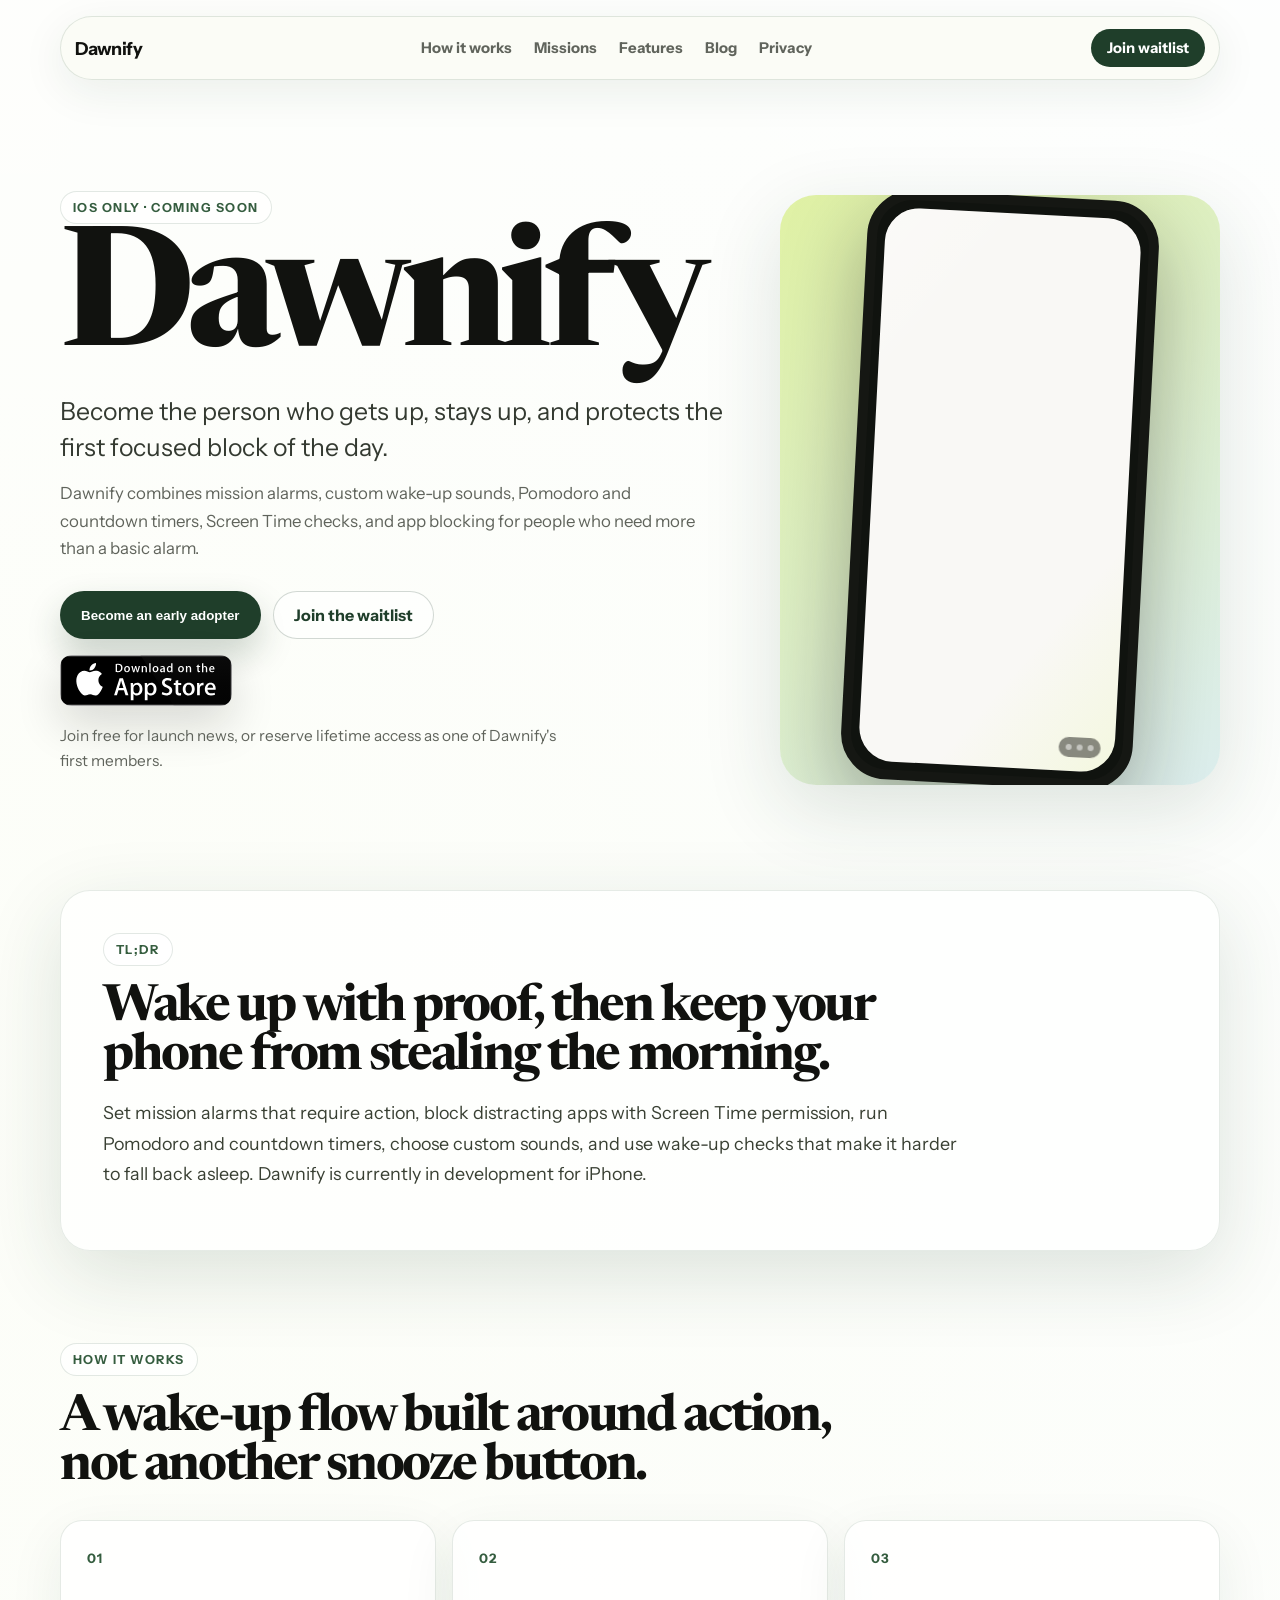
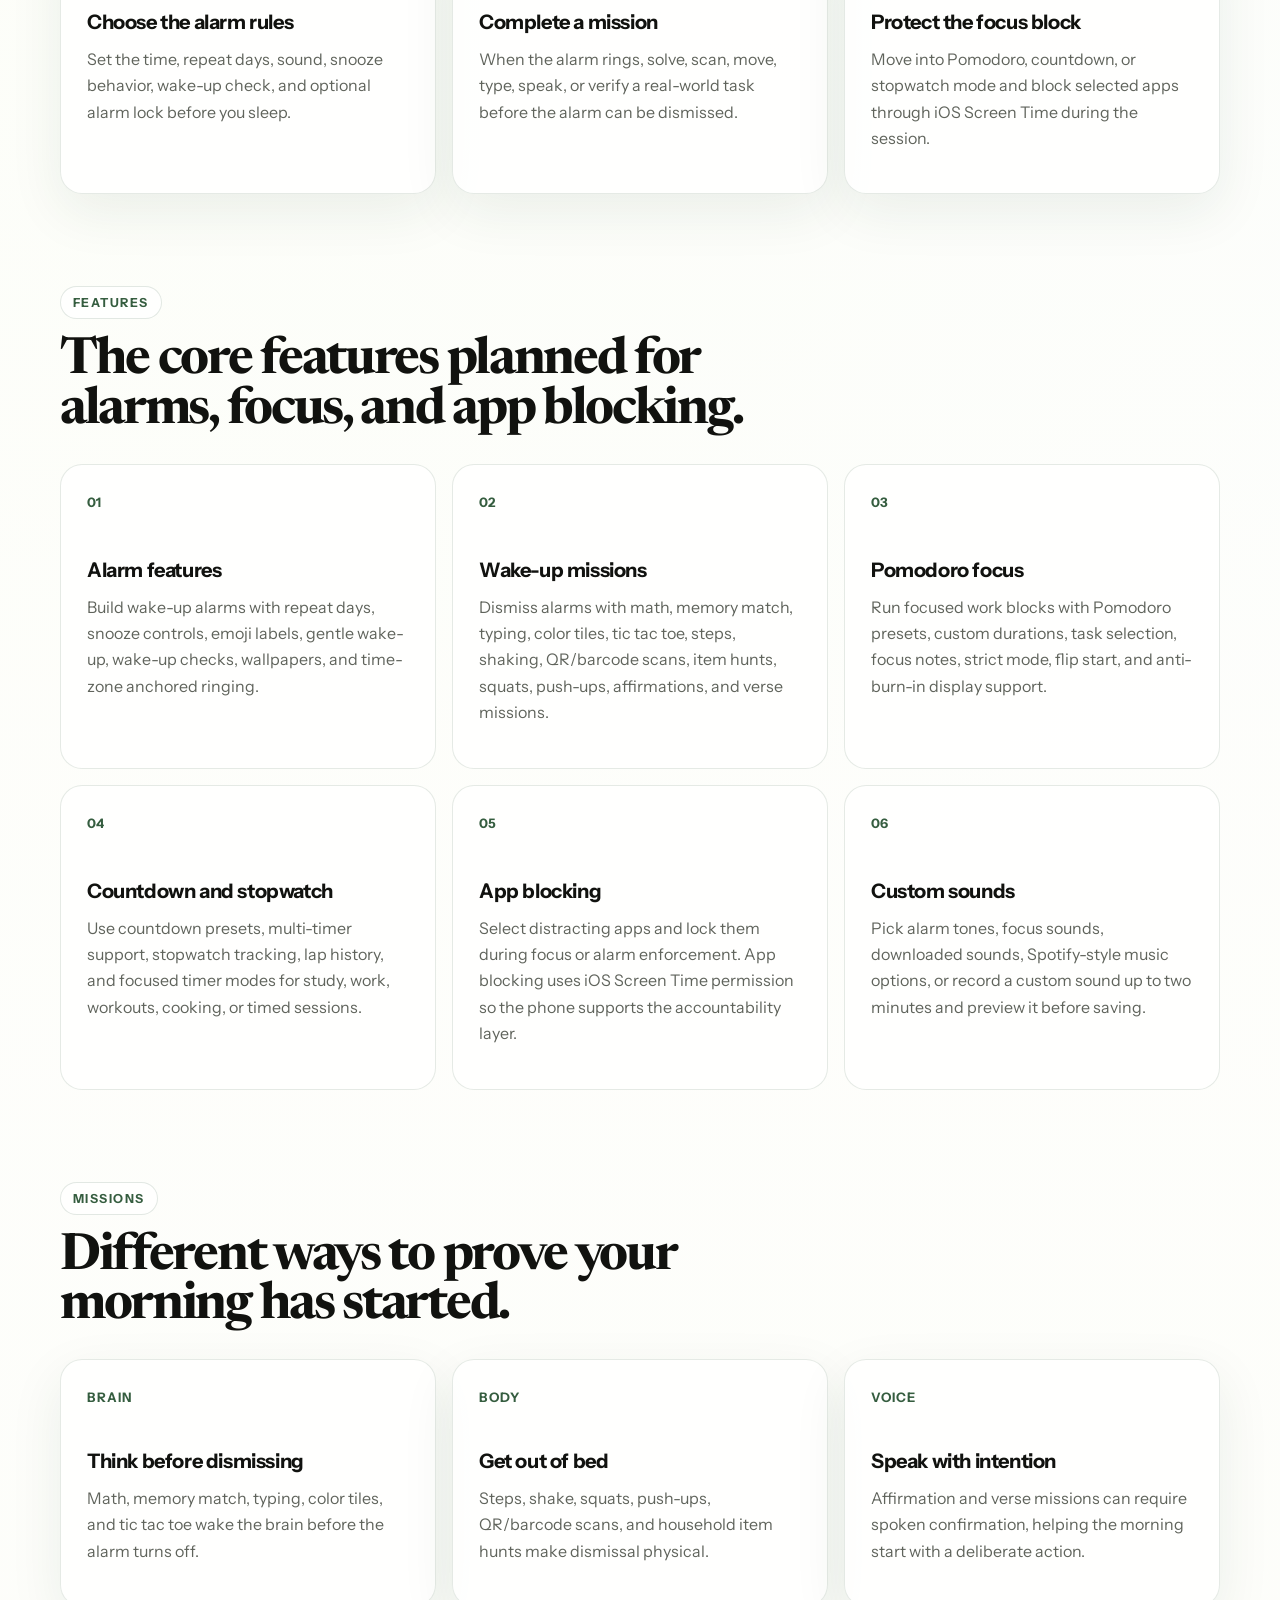
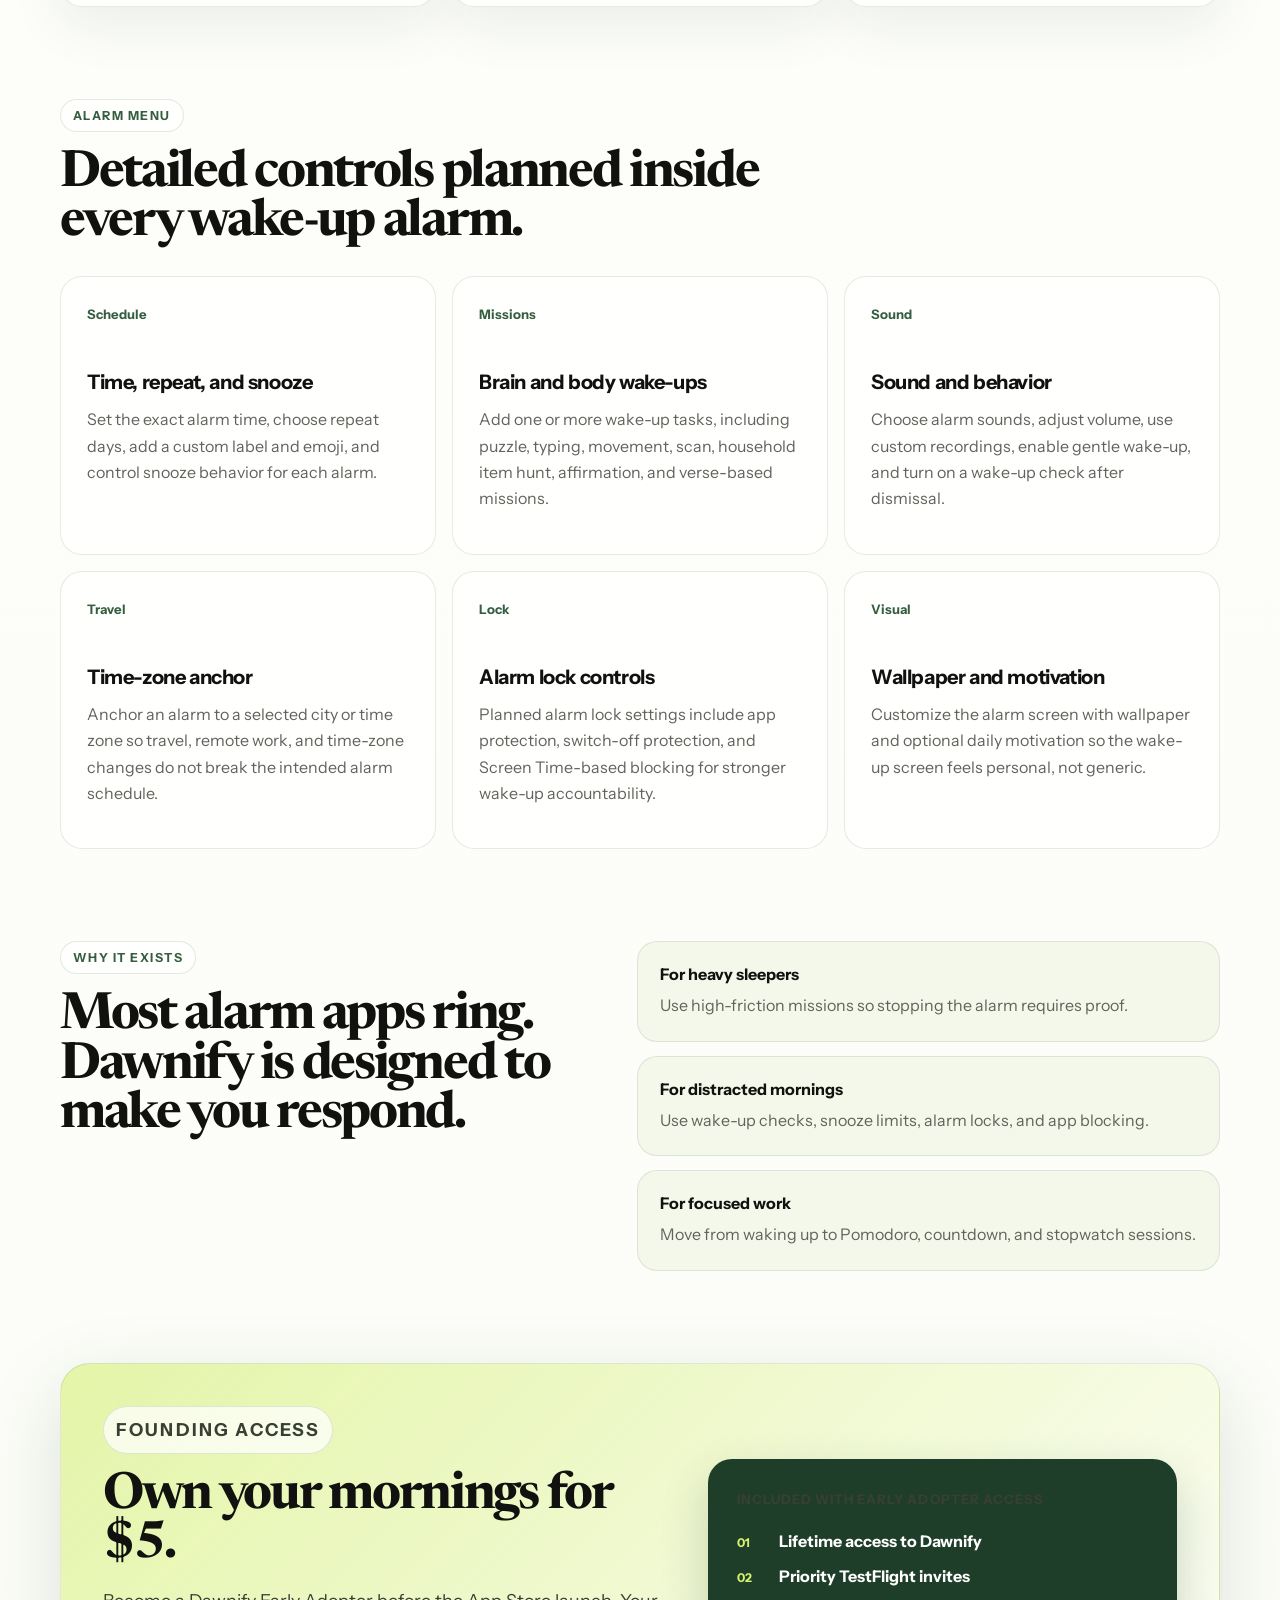
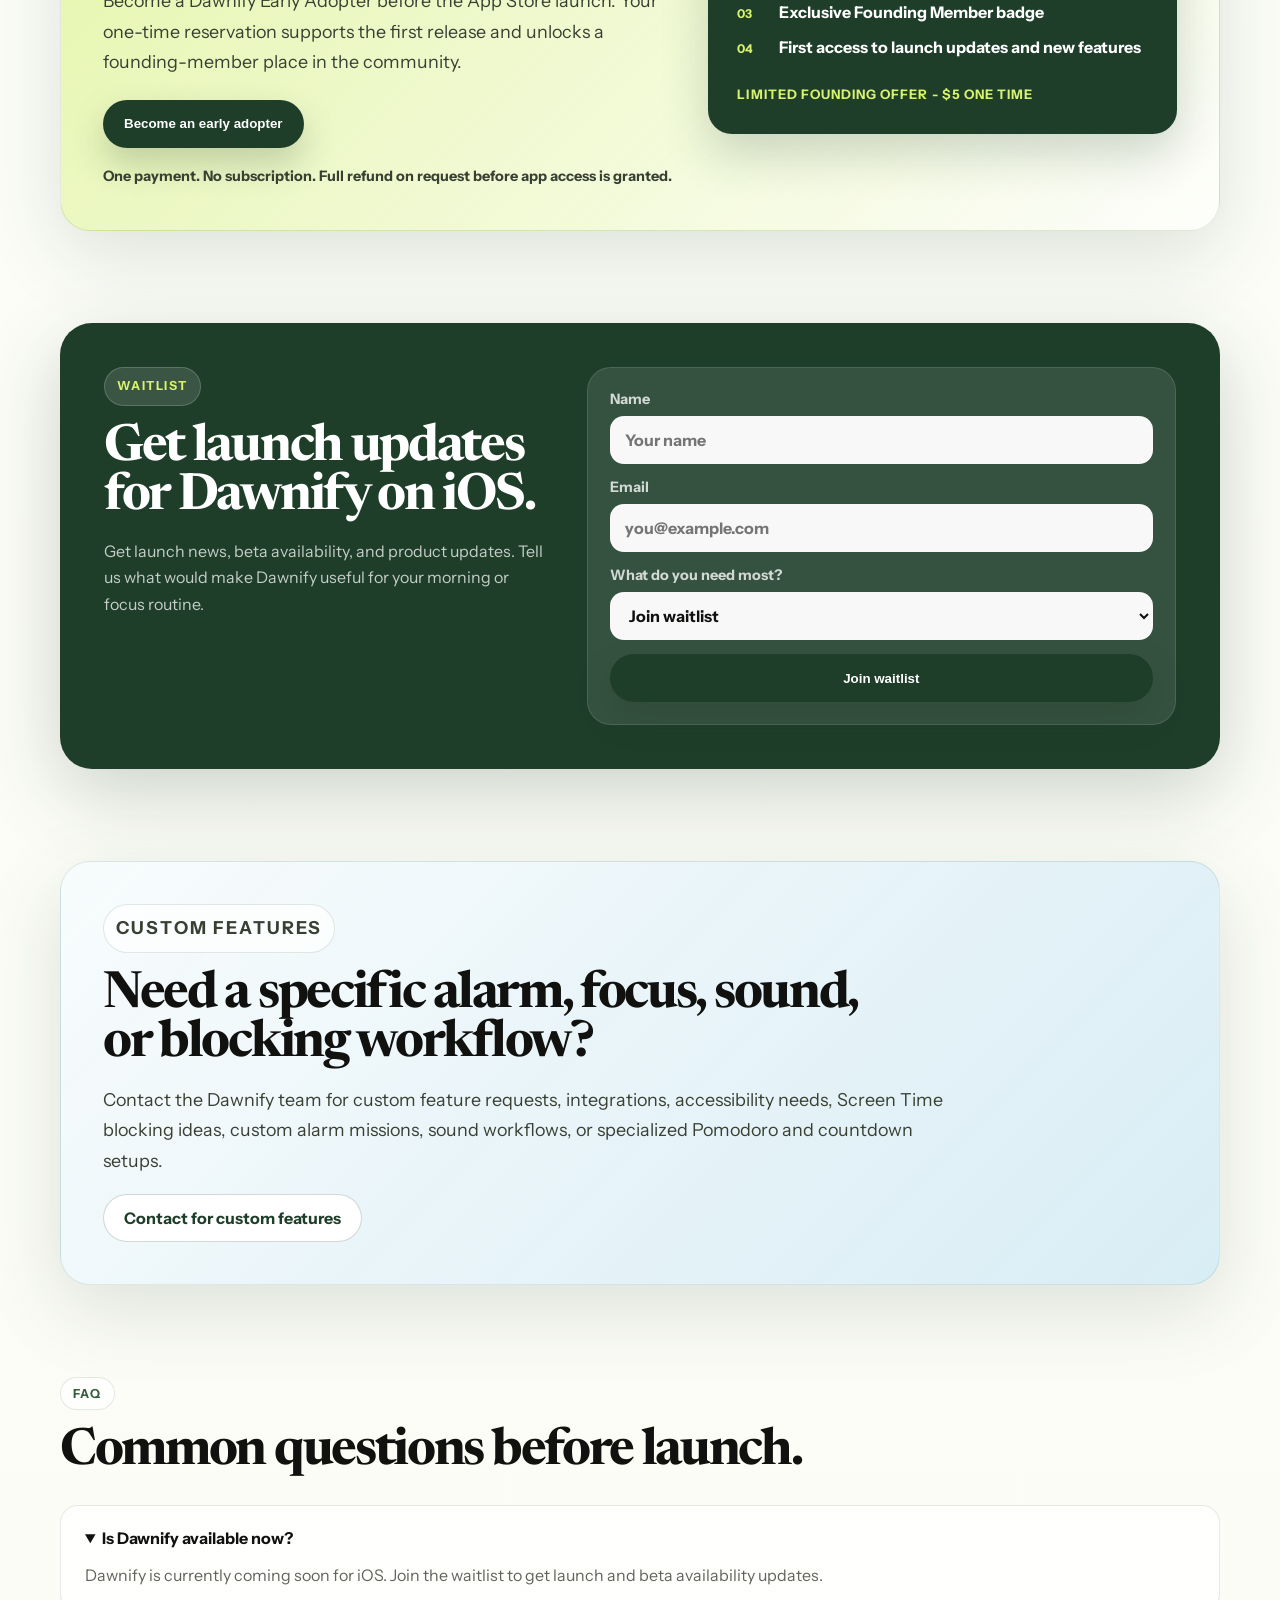
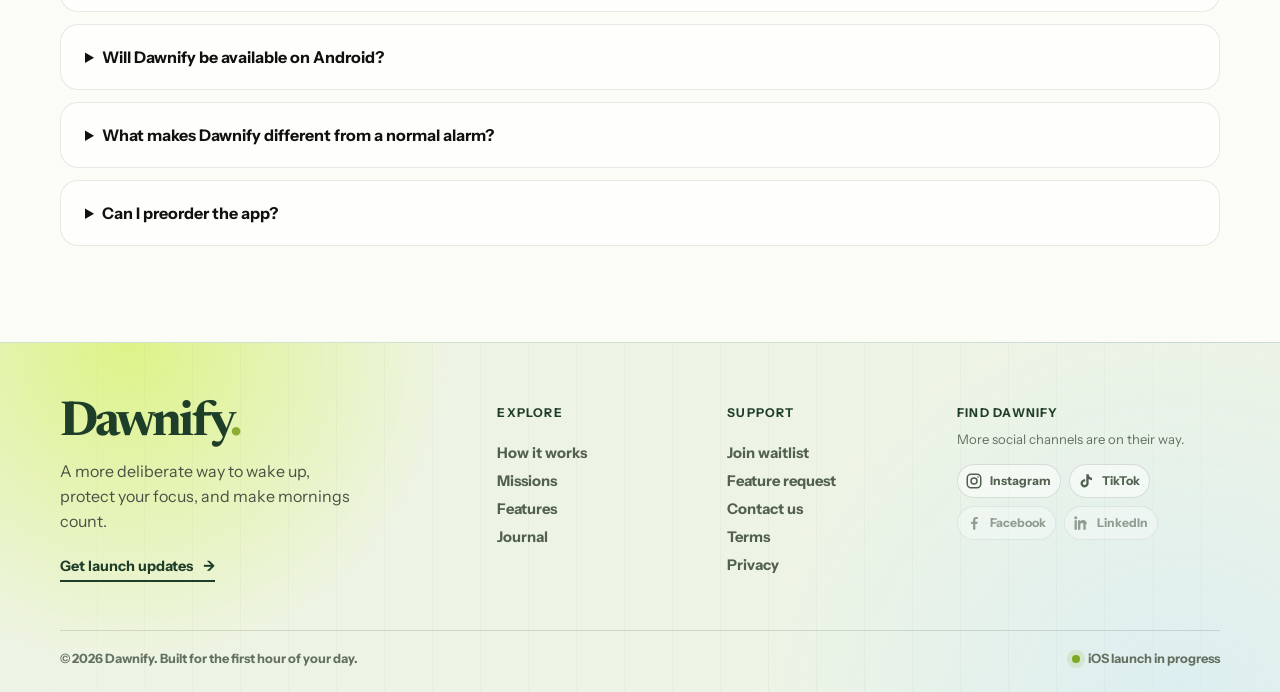
==== commit 9bb1b983: "Rebrand website as Dawnify" ====
--- a/index.html
+++ b/index.html
@@ -3,18 +3,18 @@
   <head>
     <meta charset="UTF-8" />
     <meta name="viewport" content="width=device-width, initial-scale=1.0" />
-    <title>Awake - Coming Soon for iOS</title>
+    <title>Dawnify - Coming Soon for iOS</title>
     <meta
       name="description"
-      content="Awake is an iOS alarm, Pomodoro, countdown, app blocking, and Screen Time accountability app built to help you wake up and stay focused."
+      content="Dawnify is an iOS alarm, Pomodoro, countdown, app blocking, and Screen Time accountability app built to help you wake up and stay focused."
     />
-    <meta property="og:title" content="Awake - Coming Soon for iOS" />
+    <meta property="og:title" content="Dawnify - Coming Soon for iOS" />
     <meta
       property="og:description"
       content="Mission alarms, Pomodoro timers, countdowns, custom sounds, Screen Time checks, and app blocking for people who need stronger accountability."
     />
     <meta property="og:type" content="website" />
-    <meta property="og:url" content="https://www.awakeapp.net/" />
+    <meta property="og:url" content="https://dawnify.app/" />
     <link rel="preconnect" href="https://fonts.googleapis.com" />
     <link rel="preconnect" href="https://fonts.gstatic.com" crossorigin />
     <link
@@ -25,7 +25,7 @@
   </head>
   <body>
     <header class="site-header">
-      <a class="brand" href="./index.html">awake</a>
+      <a class="brand" href="./index.html">Dawnify</a>
       <nav class="nav" aria-label="Main navigation">
         <a href="#how">How it works</a>
         <a href="#missions">Missions</a>
@@ -40,13 +40,13 @@
       <section class="hero section-shell">
         <div class="hero-copy reveal">
           <p class="launch-pill">iOS only · Coming soon</p>
-          <h1>awake</h1>
+          <h1>Dawnify</h1>
           <p class="hero-lede">
             Become the person who gets up, stays up, and protects the first
             focused block of the day.
           </p>
           <p class="hero-support">
-            Awake combines mission alarms, custom wake-up sounds, Pomodoro and
+            Dawnify combines mission alarms, custom wake-up sounds, Pomodoro and
             countdown timers, Screen Time checks, and app blocking for people
             who need more than a basic alarm.
           </p>
@@ -60,7 +60,7 @@
             class="app-store-badge"
             href="#waitlist"
             data-interest-trigger="App Store launch notification"
-            aria-label="Get notified when Awake is available on the App Store"
+            aria-label="Get notified when Dawnify is available on the App Store"
           >
             <img
               src="./app-store-badge.svg"
@@ -69,28 +69,28 @@
           </a>
           <p class="microcopy">
             Join free for launch news, or reserve lifetime access as one of
-            Awake's first members.
-          </p>
-        </div>
-
-        <div class="phone-stage reveal" aria-label="Awake app preview">
+            Dawnify's first members.
+          </p>
+        </div>
+
+        <div class="phone-stage reveal" aria-label="Dawnify app preview">
           <div class="phone">
             <div class="app-screen app-slideshow">
               <img
                 class="app-slide app-slide-one"
                 src="./assets/awake-alarm-list.webp"
-                alt="Awake alarm list with scheduled morning alarms"
+                alt="Dawnify alarm list with scheduled morning alarms"
                 fetchpriority="high"
               />
               <img
                 class="app-slide app-slide-two"
                 src="./assets/awake-alarm-editor.webp"
-                alt="Awake alarm editor with the 6 AM wake-up time"
+                alt="Dawnify alarm editor with the 6 AM wake-up time"
               />
               <img
                 class="app-slide app-slide-three"
                 src="./assets/awake-alarm-schedule.webp"
-                alt="Awake alarm schedule and wake-up mission settings"
+                alt="Dawnify alarm schedule and wake-up mission settings"
               />
               <div class="slideshow-indicator" aria-hidden="true">
                 <span></span>
@@ -109,7 +109,7 @@
           Set mission alarms that require action, block distracting apps with
           Screen Time permission, run Pomodoro and countdown timers, choose
           custom sounds, and use wake-up checks that make it harder to fall
-          back asleep. Awake is currently in development for iPhone.
+          back asleep. Dawnify is currently in development for iPhone.
         </p>
       </section>
 
@@ -212,7 +212,7 @@
       <section class="section-shell mission-section" id="missions">
         <div class="section-heading reveal">
           <p class="section-label">Missions</p>
-          <h2>Different ways to prove you are actually awake.</h2>
+          <h2>Different ways to prove your morning has started.</h2>
         </div>
         <div class="mission-type-grid">
           <article class="mission-type reveal">
@@ -305,7 +305,7 @@
       <section class="section-shell split-section">
         <div class="reveal">
           <p class="section-label">Why it exists</p>
-          <h2>Most alarm apps ring. Awake is designed to make you respond.</h2>
+          <h2>Most alarm apps ring. Dawnify is designed to make you respond.</h2>
         </div>
         <div class="proof-list reveal">
           <div>
@@ -328,7 +328,7 @@
           <p class="section-label">Founding access</p>
           <h2>Own your mornings for $5.</h2>
           <p>
-            Become an Awake Early Adopter before the App Store launch. Your
+            Become a Dawnify Early Adopter before the App Store launch. Your
             one-time reservation supports the first release and unlocks a
             founding-member place in the community.
           </p>
@@ -343,7 +343,7 @@
         <div class="perk-card">
           <p class="perk-kicker">Included with early adopter access</p>
           <ul class="perk-list">
-            <li><span aria-hidden="true">01</span>Lifetime access to Awake</li>
+            <li><span aria-hidden="true">01</span>Lifetime access to Dawnify</li>
             <li><span aria-hidden="true">02</span>Priority TestFlight invites</li>
             <li><span aria-hidden="true">03</span>Exclusive Founding Member badge</li>
             <li><span aria-hidden="true">04</span>First access to launch updates and new features</li>
@@ -355,10 +355,10 @@
       <section class="section-shell waitlist-section" id="waitlist">
         <div class="waitlist-copy reveal">
           <p class="section-label">Waitlist</p>
-          <h2>Get launch updates for Awake on iOS.</h2>
+          <h2>Get launch updates for Dawnify on iOS.</h2>
           <p>
             Get launch news, beta availability, and product updates. Tell us
-            what would make Awake useful for your morning or focus routine.
+            what would make Dawnify useful for your morning or focus routine.
           </p>
         </div>
         <form class="waitlist-form reveal" id="waitlistForm">
@@ -395,7 +395,7 @@
               name="custom_feature_details"
               id="customFeatureDetails"
               rows="4"
-              placeholder="Describe the exact feature, workflow, or problem you want Awake to solve."
+              placeholder="Describe the exact feature, workflow, or problem you want Dawnify to solve."
             ></textarea>
           </label>
           <button class="button primary" type="submit">Join waitlist</button>
@@ -403,7 +403,7 @@
             <strong>You are on the list.</strong>
             <p>
               Check your inbox for a confirmation email. For questions, contact
-              <a href="mailto:info@awakeapp.net">info@awakeapp.net</a>.
+              <a href="mailto:hello@dawnify.app">hello@dawnify.app</a>.
             </p>
           </div>
           <div class="form-feedback form-error" id="formError" hidden></div>
@@ -415,7 +415,7 @@
           <p class="section-label">Custom features</p>
           <h2>Need a specific alarm, focus, sound, or blocking workflow?</h2>
           <p>
-            Contact the Awake team for custom feature requests, integrations,
+            Contact the Dawnify team for custom feature requests, integrations,
             accessibility needs, Screen Time blocking ideas, custom alarm
             missions, sound workflows, or specialized Pomodoro and countdown
             setups.
@@ -436,23 +436,23 @@
         </div>
         <div class="faq-list">
           <details class="reveal" open>
-            <summary>Is Awake available now?</summary>
-            <p>
-              Awake is currently coming soon for iOS. Join the waitlist to get
+            <summary>Is Dawnify available now?</summary>
+            <p>
+              Dawnify is currently coming soon for iOS. Join the waitlist to get
               launch and beta availability updates.
             </p>
           </details>
           <details class="reveal">
-            <summary>Will Awake be available on Android?</summary>
+            <summary>Will Dawnify be available on Android?</summary>
             <p>
               The first release is focused on iPhone. Android support may be
               considered later based on demand.
             </p>
           </details>
           <details class="reveal">
-            <summary>What makes Awake different from a normal alarm?</summary>
-            <p>
-              Awake is designed around accountability. Missions, app blocking,
+            <summary>What makes Dawnify different from a normal alarm?</summary>
+            <p>
+              Dawnify is designed around accountability. Missions, app blocking,
               Screen Time checks, custom sounds, and focus timers are planned
               together instead of treating the alarm as a standalone clock.
             </p>
@@ -480,10 +480,10 @@
       </div>
       <p class="modal-lede">
         Join before launch for a one-time $5 payment. Stripe processes payment
-        securely; Awake never sees your card details.
+        securely; Dawnify never sees your card details.
       </p>
       <ul class="modal-perks">
-        <li>Lifetime access to Awake</li>
+        <li>Lifetime access to Dawnify</li>
         <li>Priority access to TestFlight beta builds</li>
         <li>Exclusive Founding Member badge</li>
         <li>Full refund on request before app access is granted</li>
@@ -506,7 +506,7 @@
       <div class="footer-inner">
         <div class="footer-grid">
           <section class="footer-intro">
-            <a class="footer-brand" href="./index.html">awake<span>.</span></a>
+            <a class="footer-brand" href="./index.html">Dawnify<span>.</span></a>
             <p>
               A more deliberate way to wake up, protect your focus, and make
               mornings count.
@@ -514,7 +514,7 @@
             <a class="footer-cta" href="#waitlist">Get launch updates <span aria-hidden="true">-&gt;</span></a>
           </section>
 
-          <nav class="footer-nav" aria-label="Explore Awake">
+          <nav class="footer-nav" aria-label="Explore Dawnify">
             <p class="footer-heading">Explore</p>
             <a href="#how">How it works</a>
             <a href="#missions">Missions</a>
@@ -526,21 +526,21 @@
             <p class="footer-heading">Support</p>
             <a href="#waitlist">Join waitlist</a>
             <a href="#custom">Feature request</a>
-            <a href="mailto:info@awakeapp.net">Contact us</a>
+            <a href="mailto:hello@dawnify.app">Contact us</a>
             <a href="./terms.html">Terms</a>
             <a href="./privacy.html">Privacy</a>
           </nav>
 
-          <section class="footer-socials" aria-label="Awake social channels">
-            <p class="footer-heading">Find Awake</p>
+          <section class="footer-socials" aria-label="Dawnify social channels">
+            <p class="footer-heading">Find Dawnify</p>
             <p class="footer-social-note">More social channels are on their way.</p>
-            <div class="footer-social-list" aria-label="Awake social channels">
+            <div class="footer-social-list" aria-label="Dawnify social channels">
               <a
                 class="footer-social-item"
                 href="https://www.instagram.com/awake_alarm?utm_source=qr"
                 target="_blank"
                 rel="noreferrer"
-                aria-label="Follow Awake on Instagram"
+                aria-label="Follow Dawnify on Instagram"
                 ><svg class="footer-social-icon" viewBox="0 0 24 24" aria-hidden="true"><rect x="3" y="3" width="18" height="18" rx="5"></rect><circle cx="12" cy="12" r="4"></circle><circle cx="17.3" cy="6.8" r="1"></circle></svg>Instagram</a
               >
               <a
@@ -548,7 +548,7 @@
                 href="https://www.tiktok.com/@awake_alarm"
                 target="_blank"
                 rel="noreferrer"
-                aria-label="Follow Awake on TikTok"
+                aria-label="Follow Dawnify on TikTok"
                 ><svg class="footer-social-icon" viewBox="0 0 24 24" aria-hidden="true"><path d="M15.5 3c.5 2.8 2.1 4.4 4.5 4.7v3.2c-1.7 0-3.2-.5-4.5-1.5v5.8a5.4 5.4 0 1 1-4.6-5.4v3.1a2.3 2.3 0 1 0 1.5 2.2V3h3.1Z"></path></svg>TikTok</a
               >
               <span class="footer-social-item footer-social-item-disabled"><svg class="footer-social-icon" viewBox="0 0 24 24" aria-hidden="true"><path d="M13.8 21v-7.8h2.6l.4-3h-3v-1.9c0-.9.2-1.5 1.5-1.5H17V4.1c-.4-.1-1.3-.1-2.3-.1-2.3 0-3.9 1.4-3.9 4v2.2H8.2v3h2.6V21h3Z"></path></svg>Facebook</span>
@@ -558,7 +558,7 @@
         </div>
 
         <div class="footer-bottom">
-          <p>&copy; 2026 Awake. Built for the first hour of your day.</p>
+          <p>&copy; 2026 Dawnify. Built for the first hour of your day.</p>
           <p class="footer-status"><span aria-hidden="true"></span>iOS launch in progress</p>
         </div>
       </div>
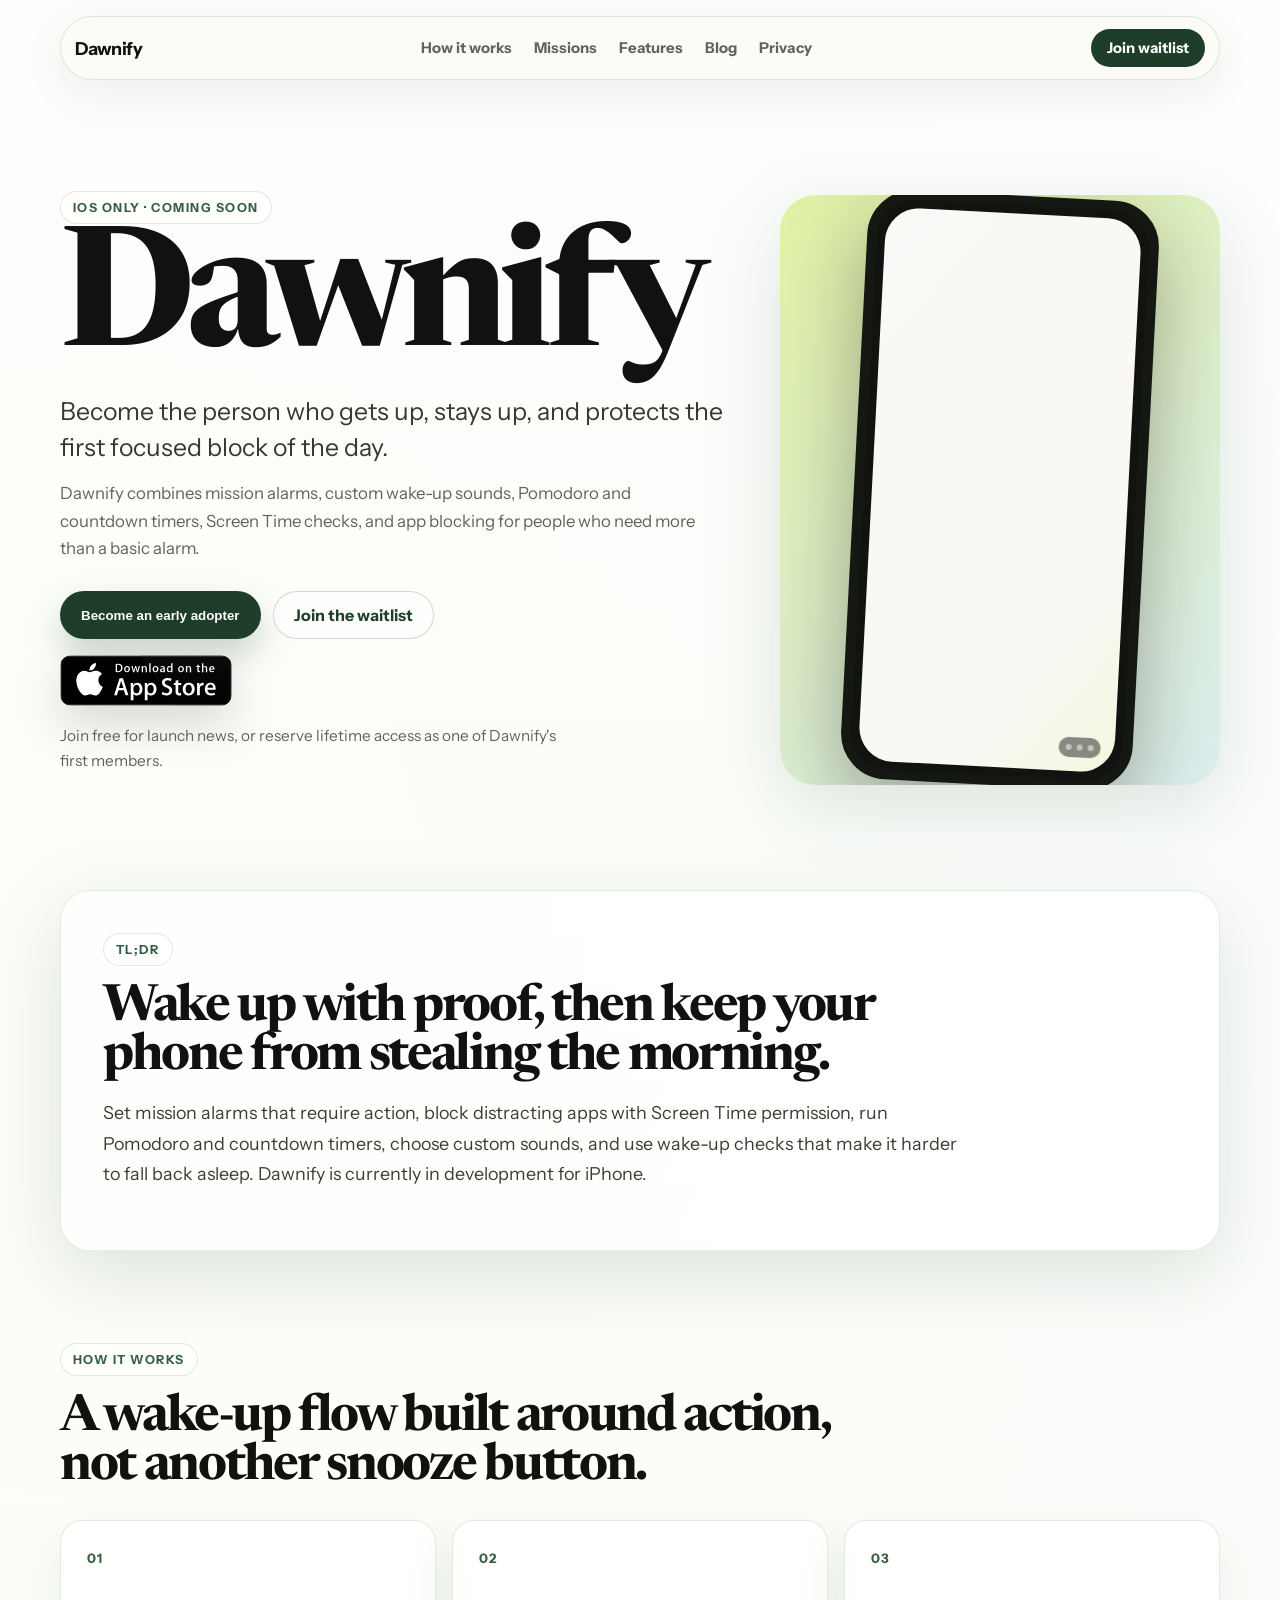
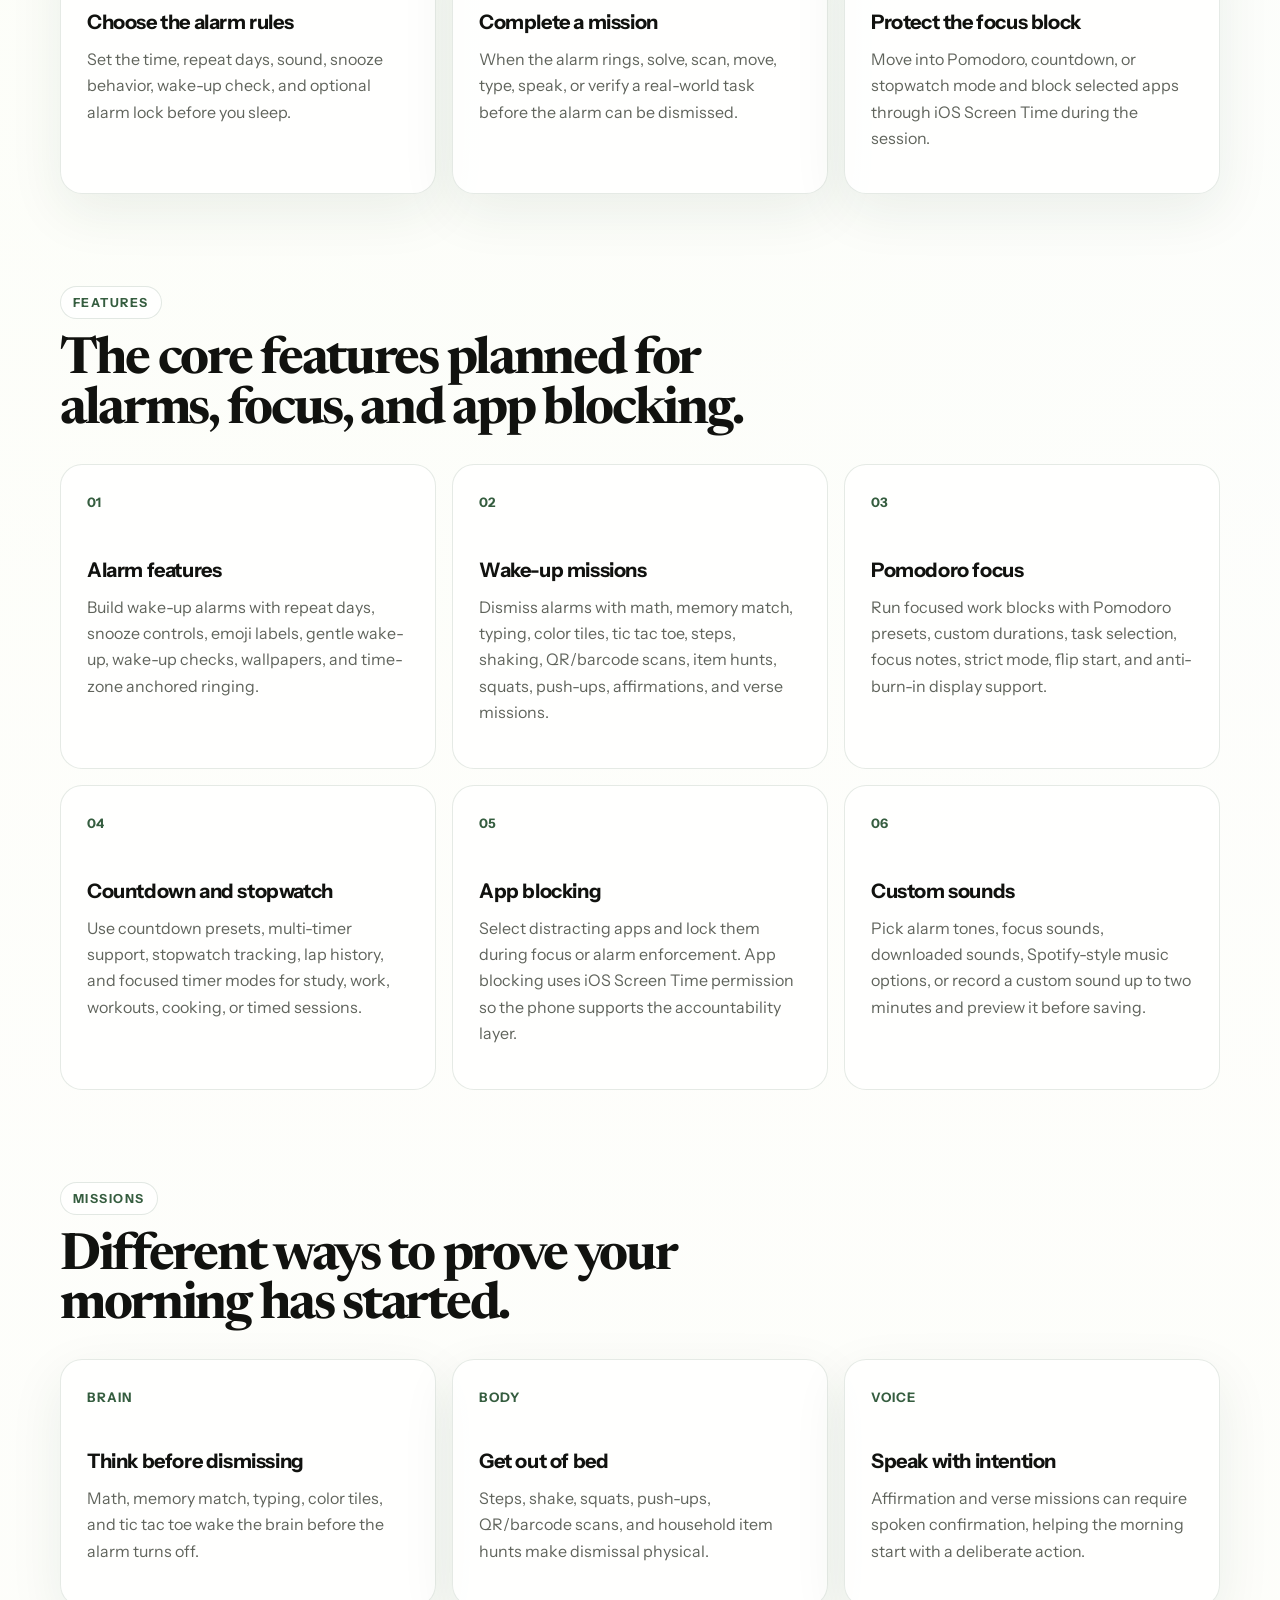
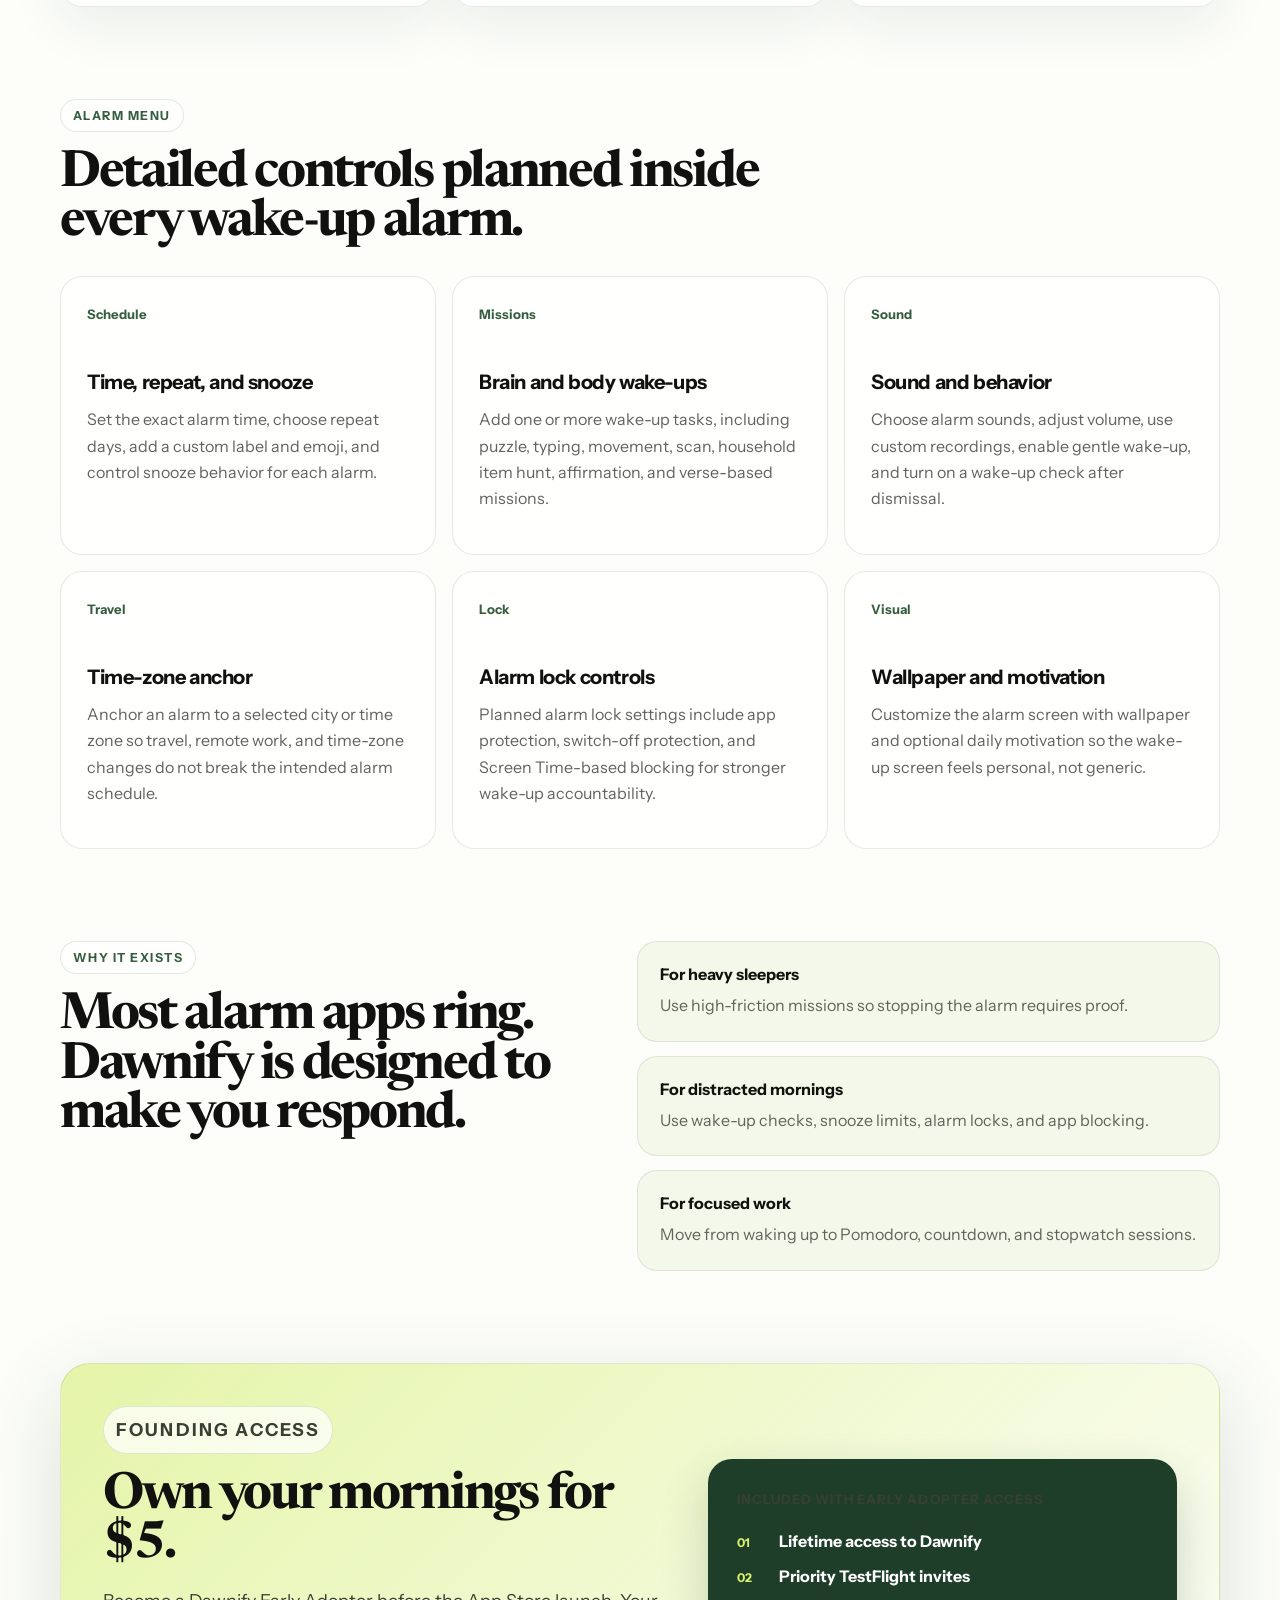
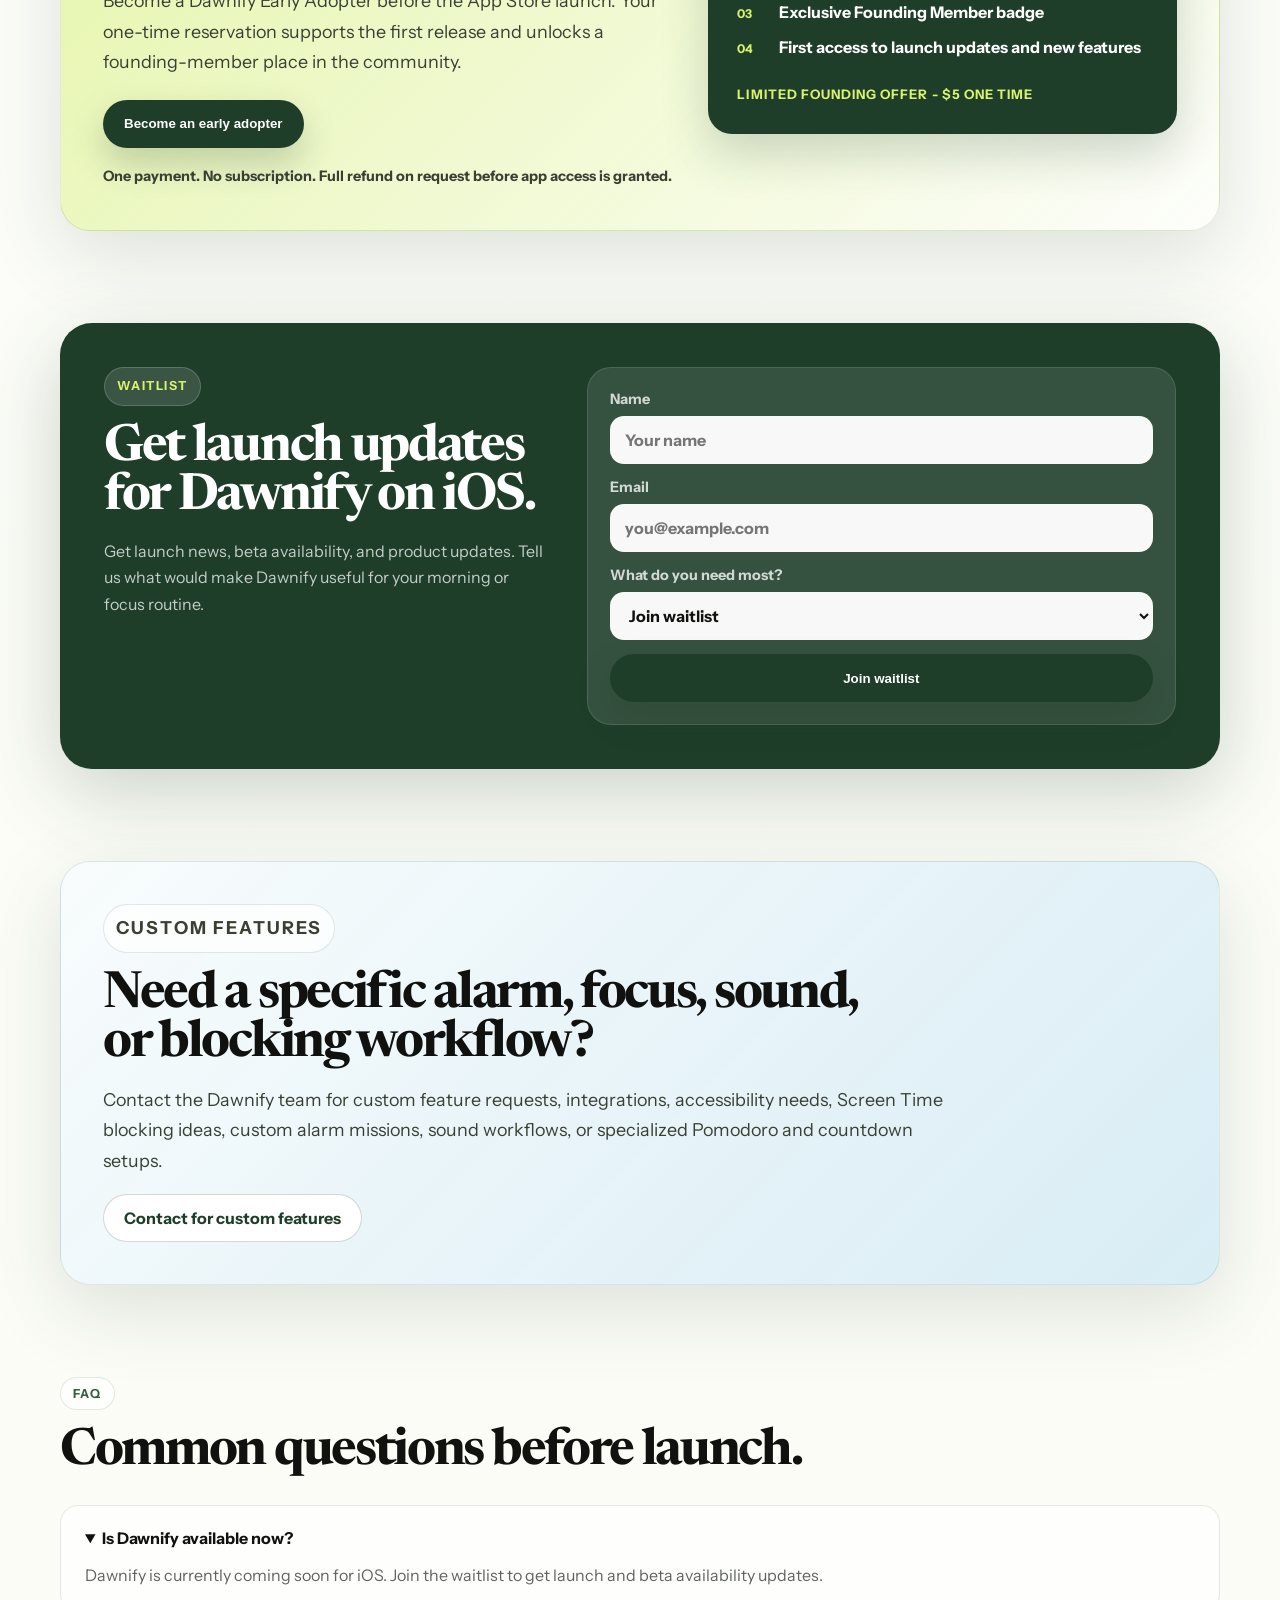
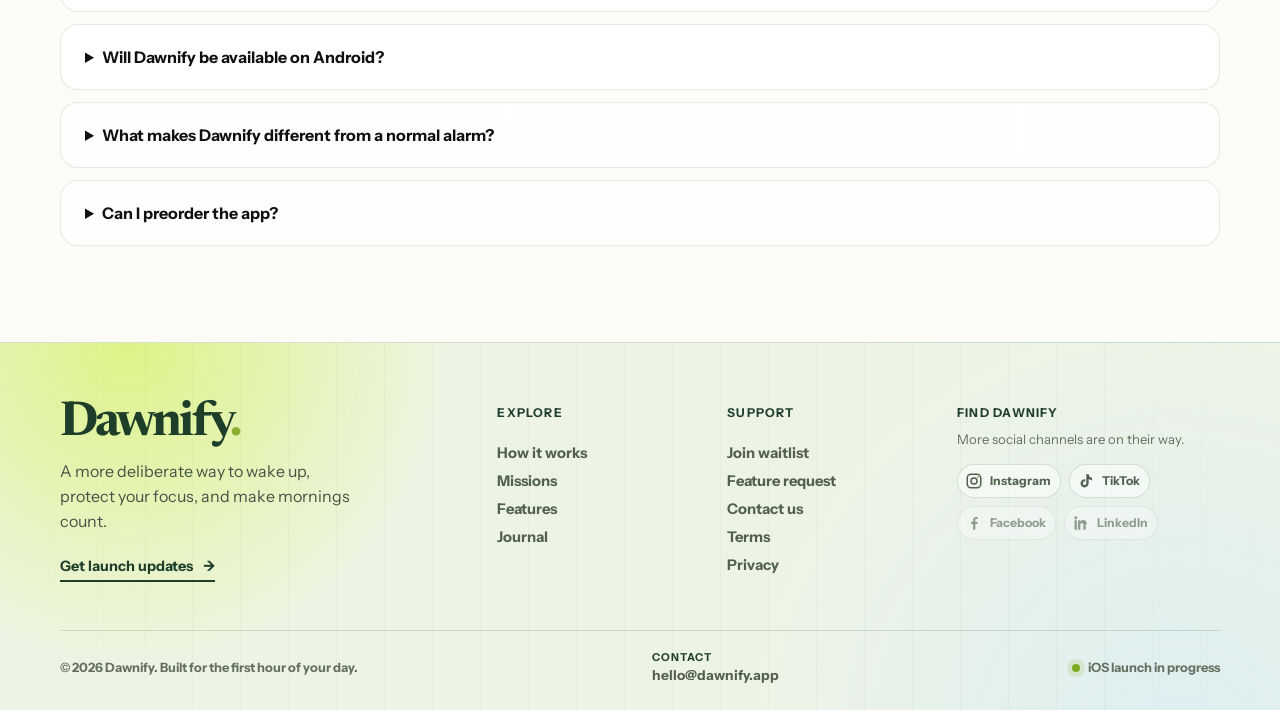
==== commit 0422d5d0: "Add footer contact address" ====
--- a/index.html
+++ b/index.html
@@ -537,7 +537,7 @@
             <div class="footer-social-list" aria-label="Dawnify social channels">
               <a
                 class="footer-social-item"
-                href="https://www.instagram.com/awake_alarm?utm_source=qr"
+                href="https://www.instagram.com/dawnify.alarm/"
                 target="_blank"
                 rel="noreferrer"
                 aria-label="Follow Dawnify on Instagram"
@@ -545,7 +545,7 @@
               >
               <a
                 class="footer-social-item"
-                href="https://www.tiktok.com/@awake_alarm"
+                href="https://www.tiktok.com/@dawnify.alarm?_r=1&_t=ZG-98iEEkCbtaq"
                 target="_blank"
                 rel="noreferrer"
                 aria-label="Follow Dawnify on TikTok"
@@ -559,6 +559,10 @@
 
         <div class="footer-bottom">
           <p>&copy; 2026 Dawnify. Built for the first hour of your day.</p>
+          <a class="footer-contact" href="mailto:hello@dawnify.app">
+            <span>Contact</span>
+            hello@dawnify.app
+          </a>
           <p class="footer-status"><span aria-hidden="true"></span>iOS launch in progress</p>
         </div>
       </div>
--- a/styles.css
+++ b/styles.css
@@ -995,6 +995,32 @@
   font-weight: 700;
 }
 
+.footer-contact {
+  display: inline-flex;
+  flex-direction: column;
+  gap: 3px;
+  color: #52604f;
+  font-size: 0.86rem;
+  font-weight: 800;
+  line-height: 1.2;
+  text-decoration: none;
+}
+
+.footer-contact span {
+  color: var(--green-deep);
+  font-size: 0.68rem;
+  font-weight: 800;
+  letter-spacing: 0.1em;
+  text-transform: uppercase;
+}
+
+.footer-contact:hover {
+  color: var(--green-deep);
+  text-decoration: underline;
+  text-decoration-thickness: 1px;
+  text-underline-offset: 3px;
+}
+
 .footer-status {
   display: inline-flex;
   gap: 8px;
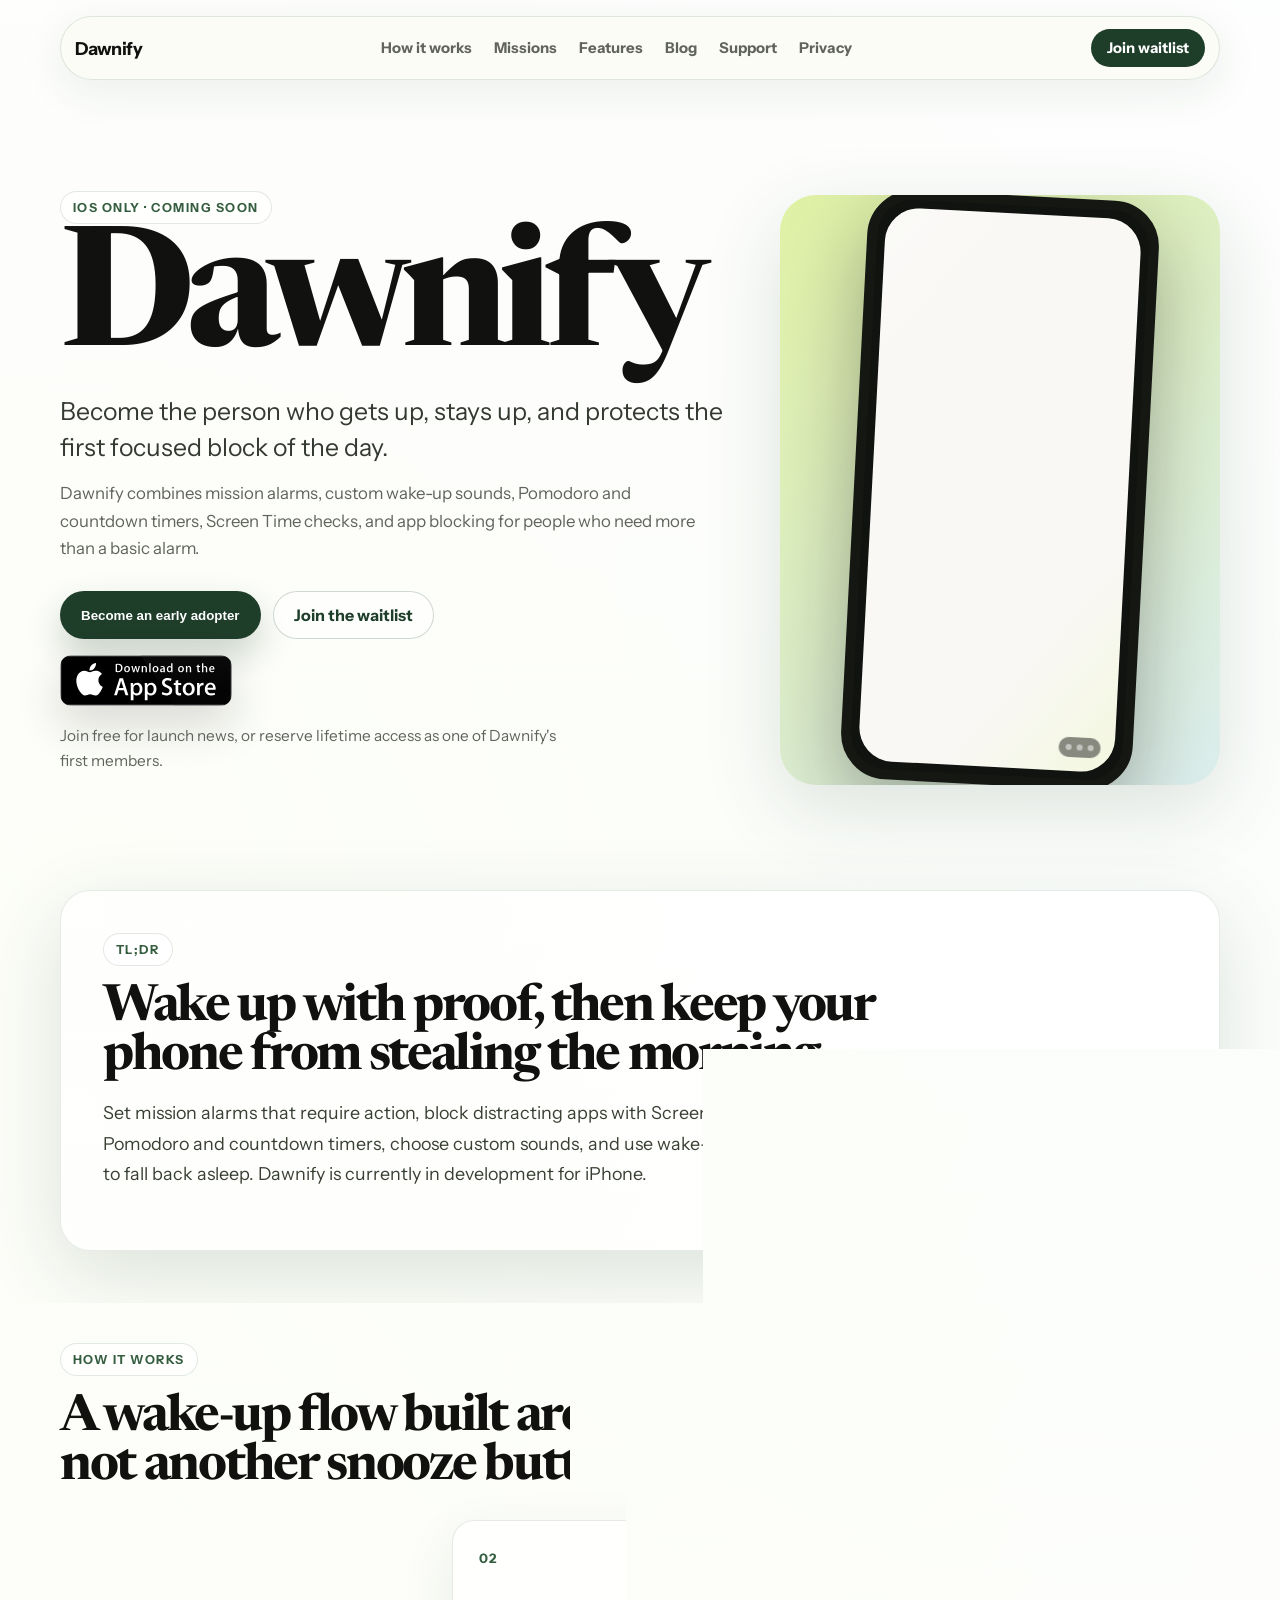
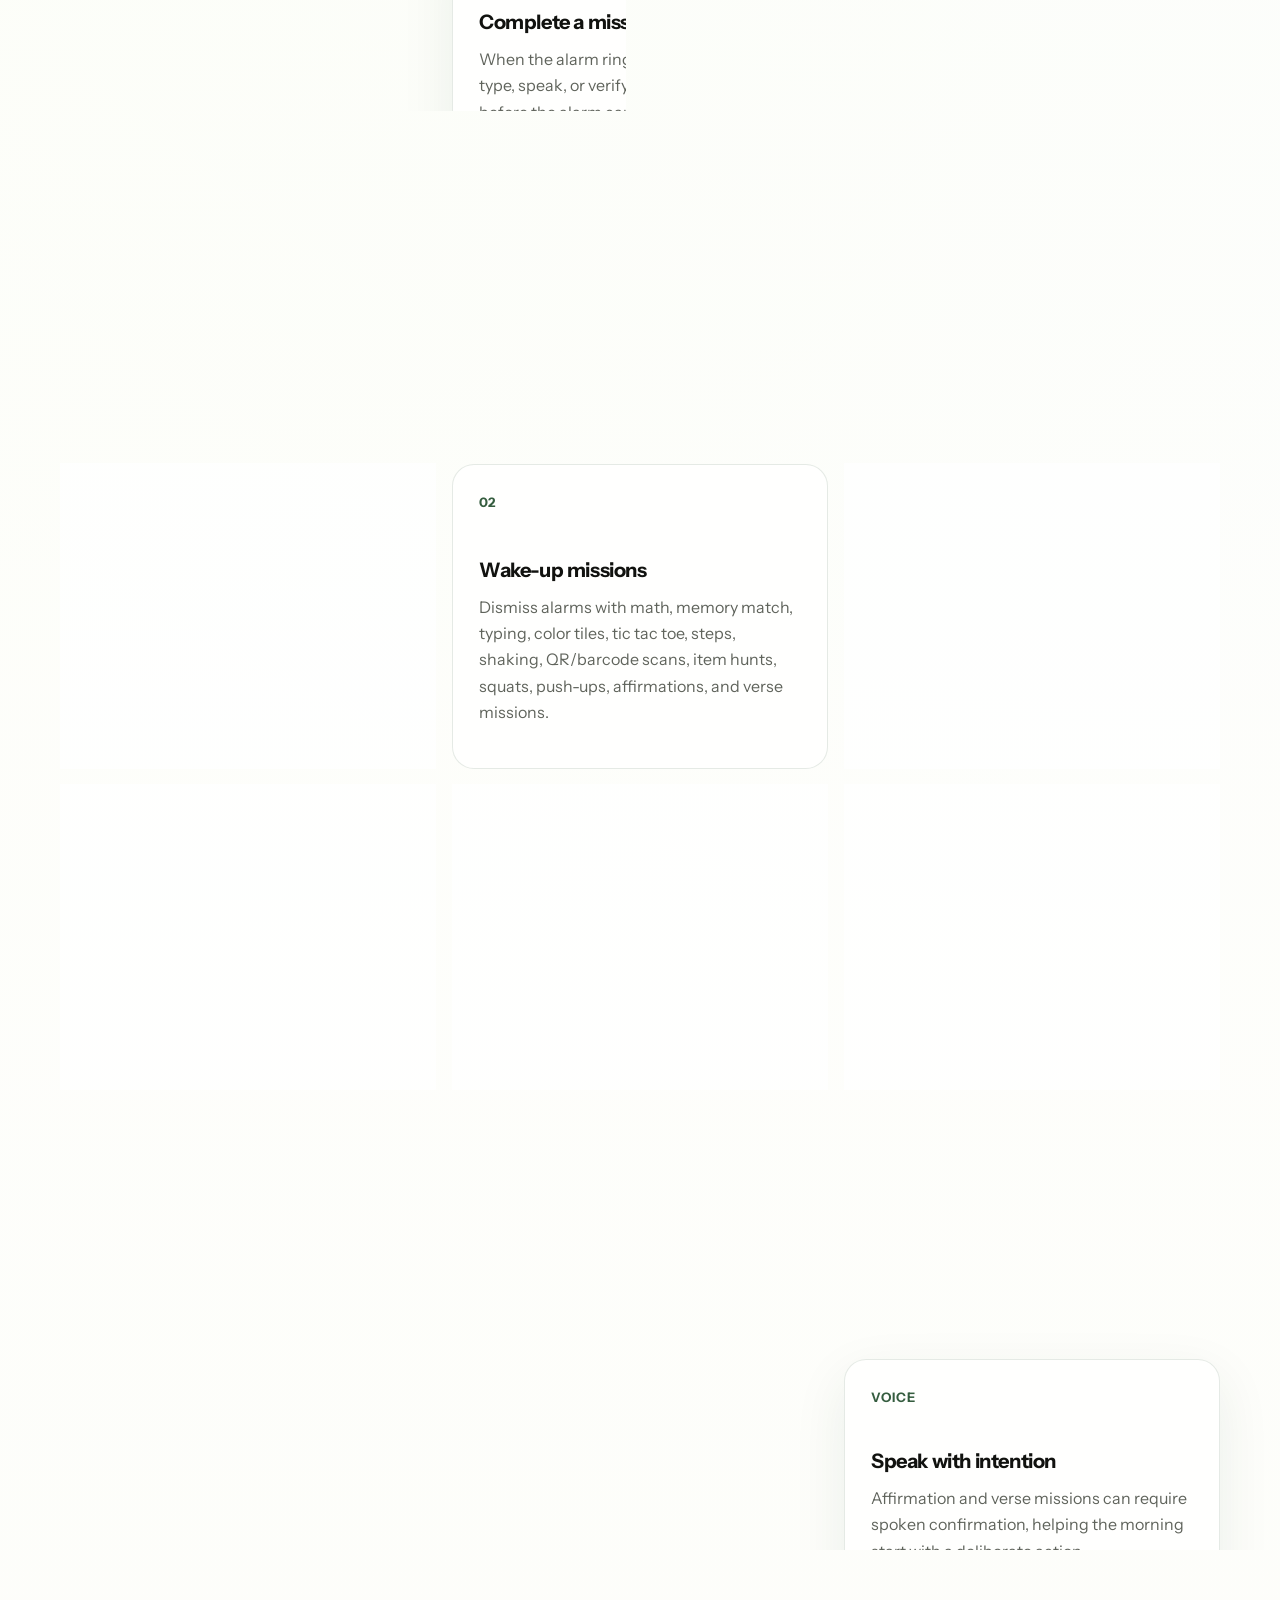
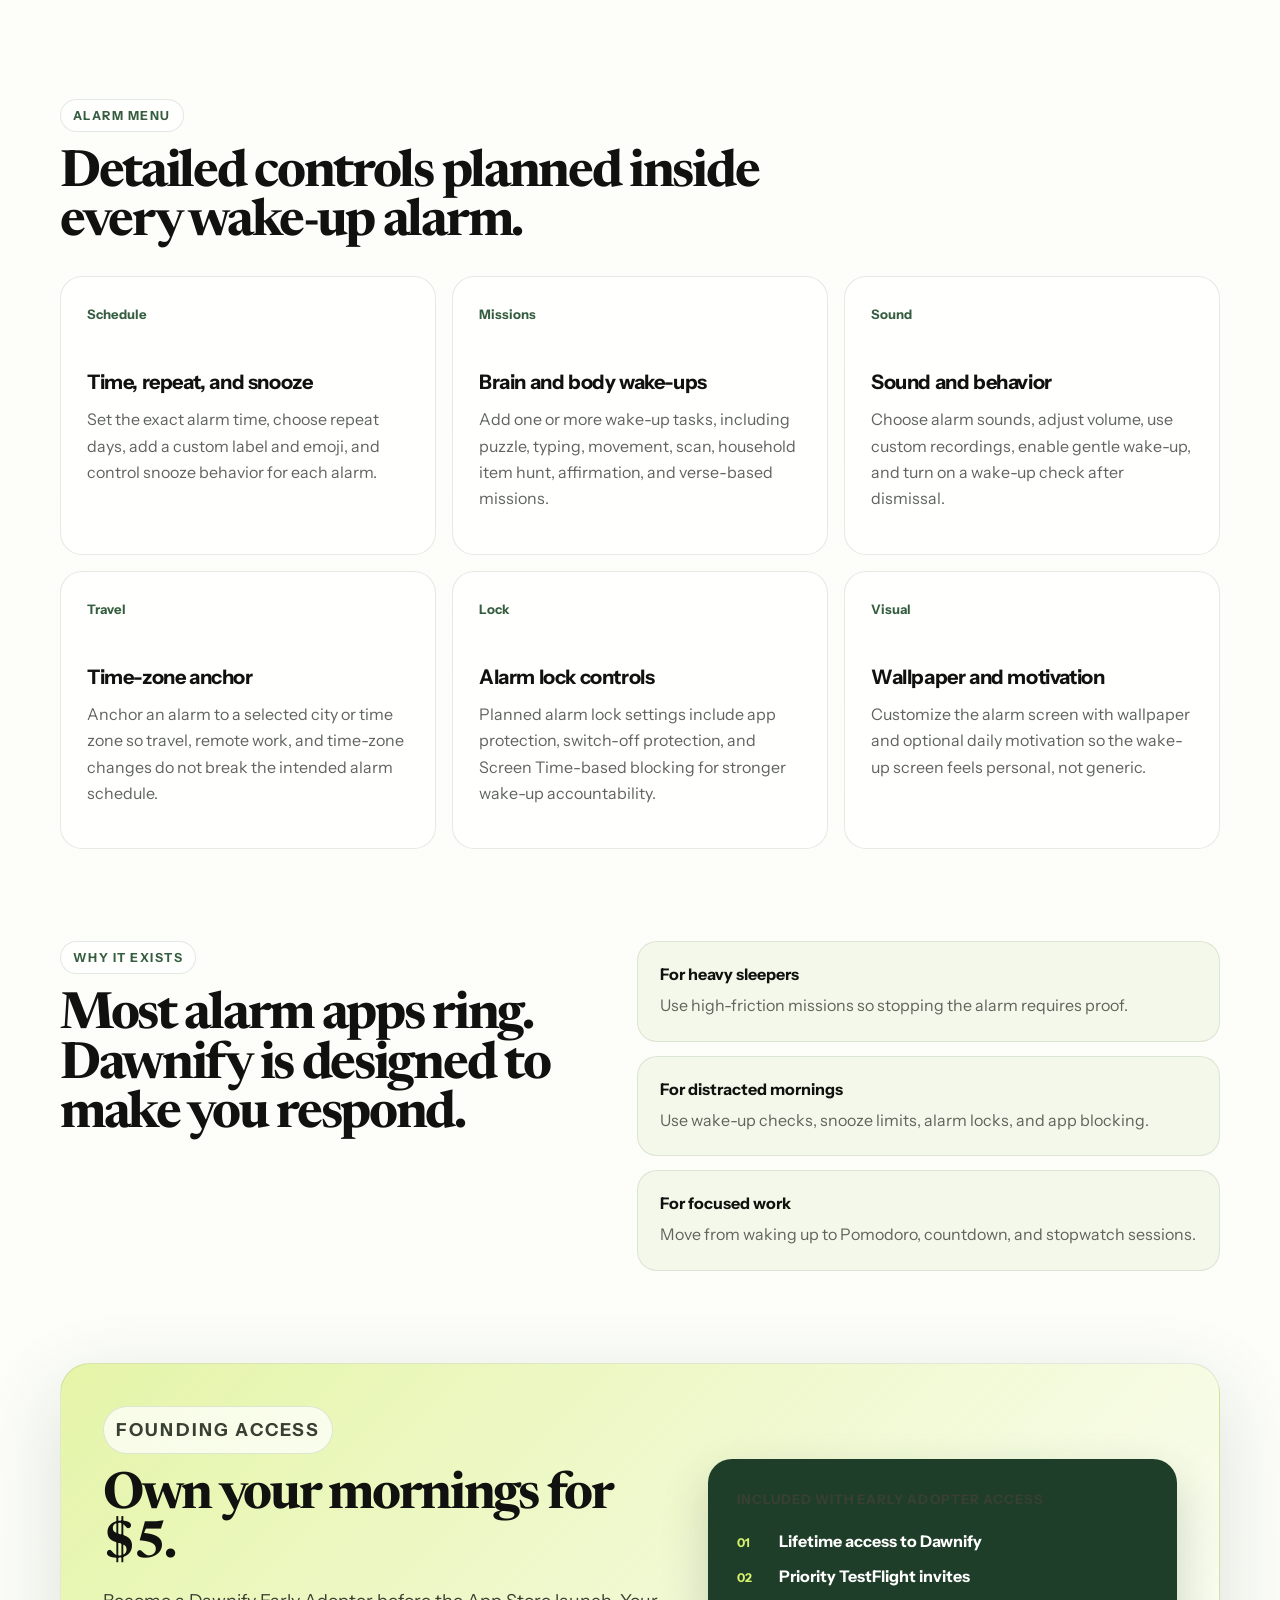
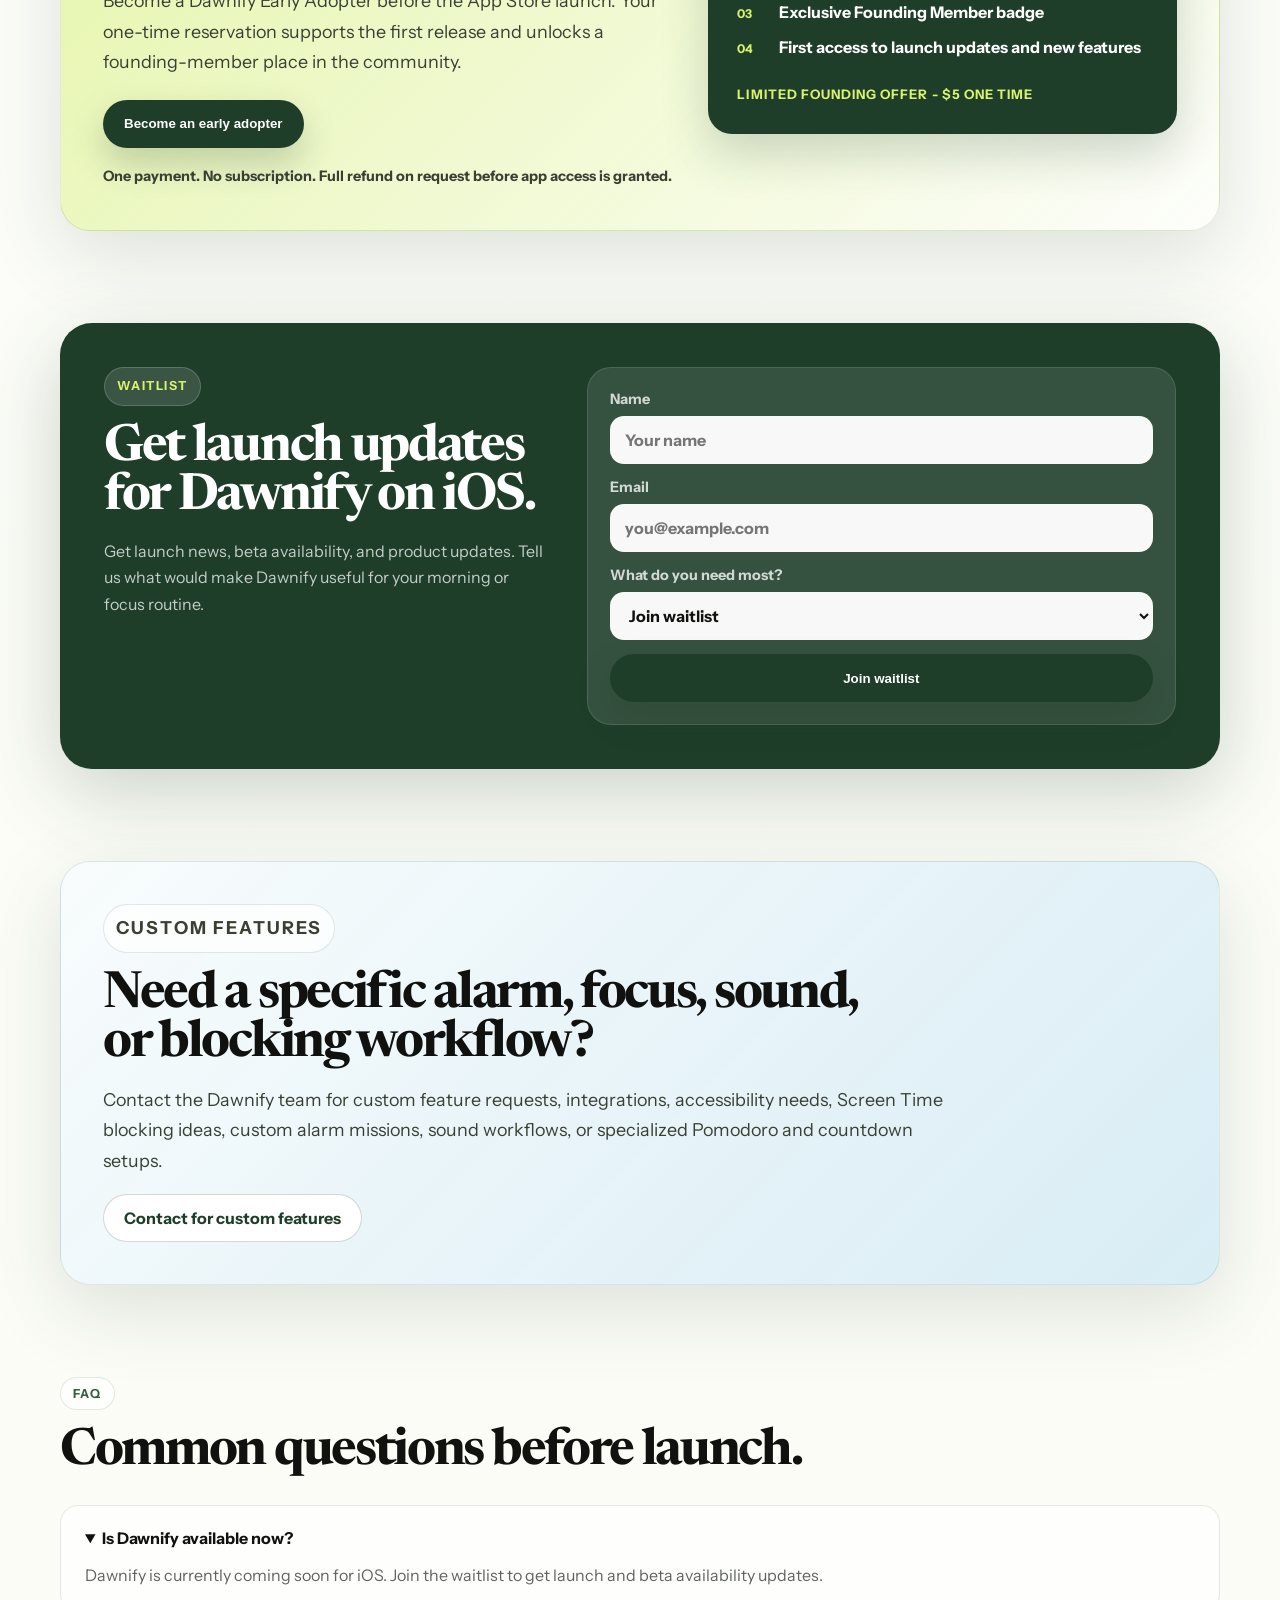
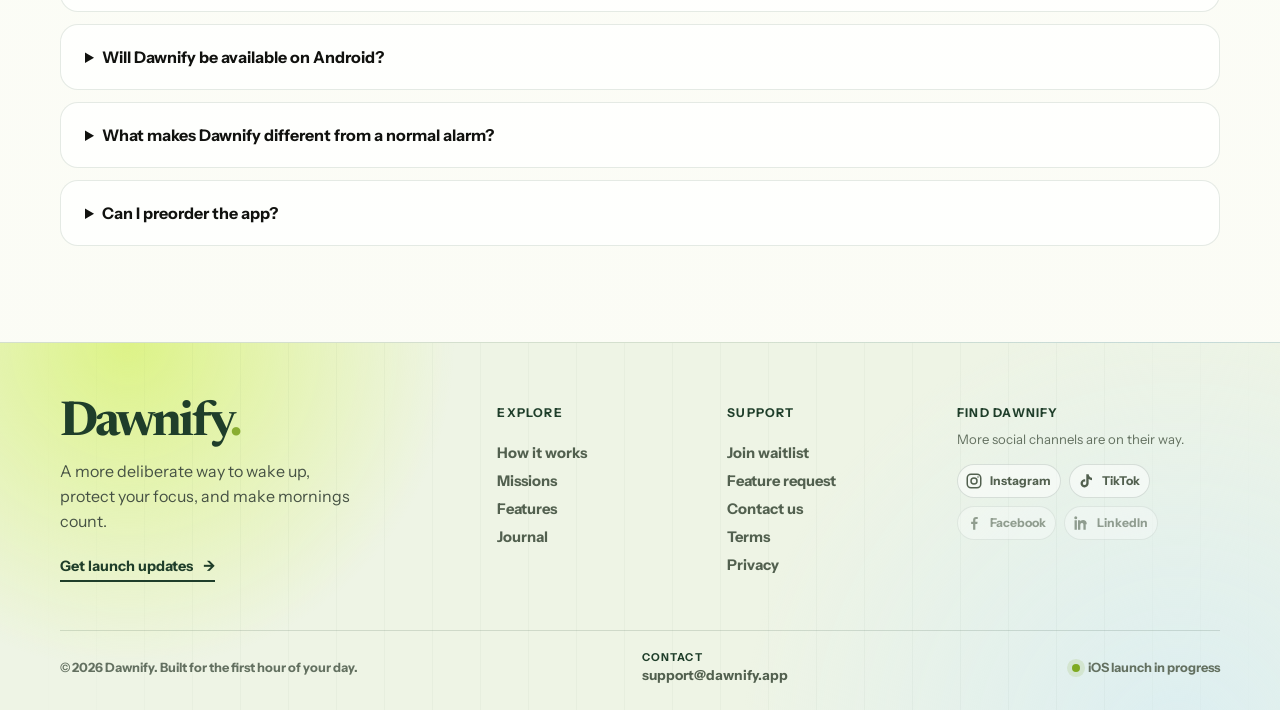
==== commit 580ff08d: "Publish current support and privacy pages" ====
--- a/index.html
+++ b/index.html
@@ -31,6 +31,7 @@
         <a href="#missions">Missions</a>
         <a href="#features">Features</a>
         <a href="./blog.html">Blog</a>
+        <a href="./support.html">Support</a>
         <a href="./privacy.html">Privacy</a>
       </nav>
       <a class="header-cta" href="#waitlist">Join waitlist</a>
@@ -526,7 +527,7 @@
             <p class="footer-heading">Support</p>
             <a href="#waitlist">Join waitlist</a>
             <a href="#custom">Feature request</a>
-            <a href="mailto:hello@dawnify.app">Contact us</a>
+            <a href="./support.html">Contact us</a>
             <a href="./terms.html">Terms</a>
             <a href="./privacy.html">Privacy</a>
           </nav>
@@ -559,9 +560,9 @@
 
         <div class="footer-bottom">
           <p>&copy; 2026 Dawnify. Built for the first hour of your day.</p>
-          <a class="footer-contact" href="mailto:hello@dawnify.app">
+          <a class="footer-contact" href="mailto:support@dawnify.app">
             <span>Contact</span>
-            hello@dawnify.app
+            support@dawnify.app
           </a>
           <p class="footer-status"><span aria-hidden="true"></span>iOS launch in progress</p>
         </div>
